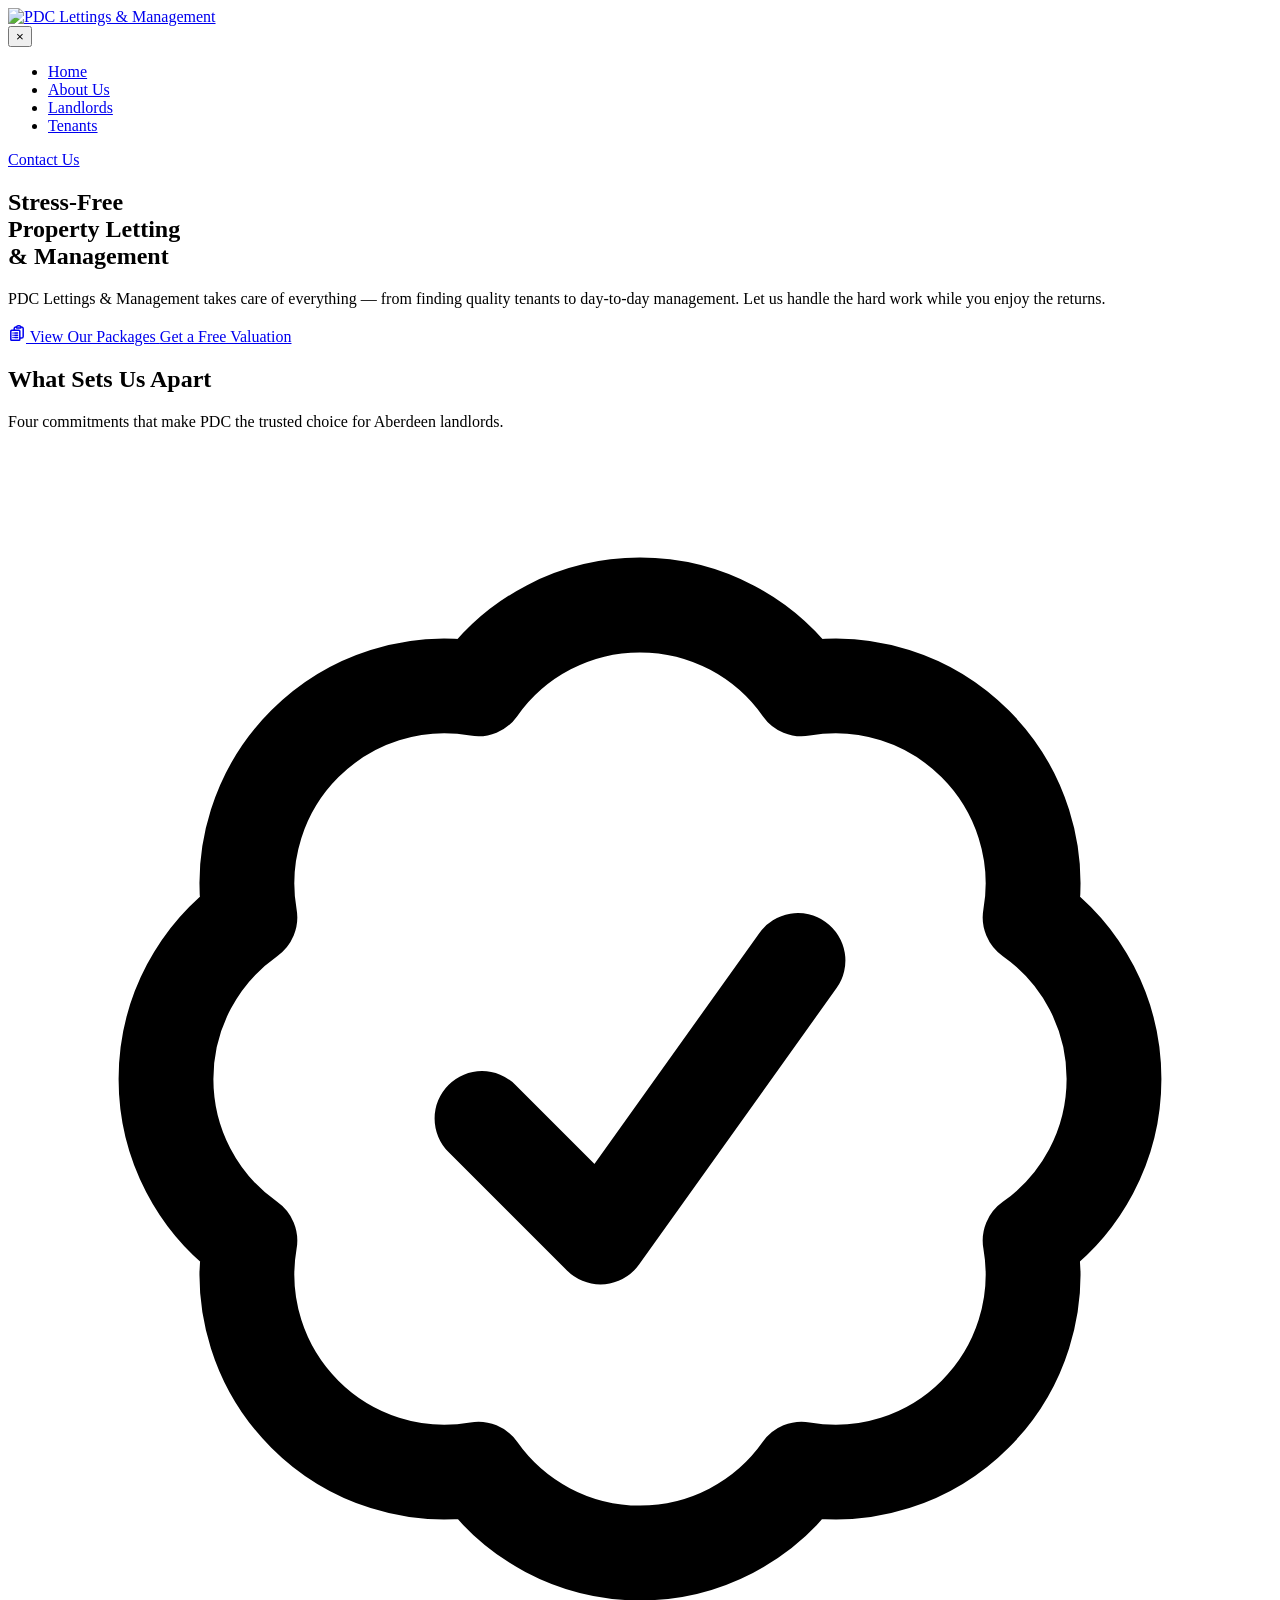
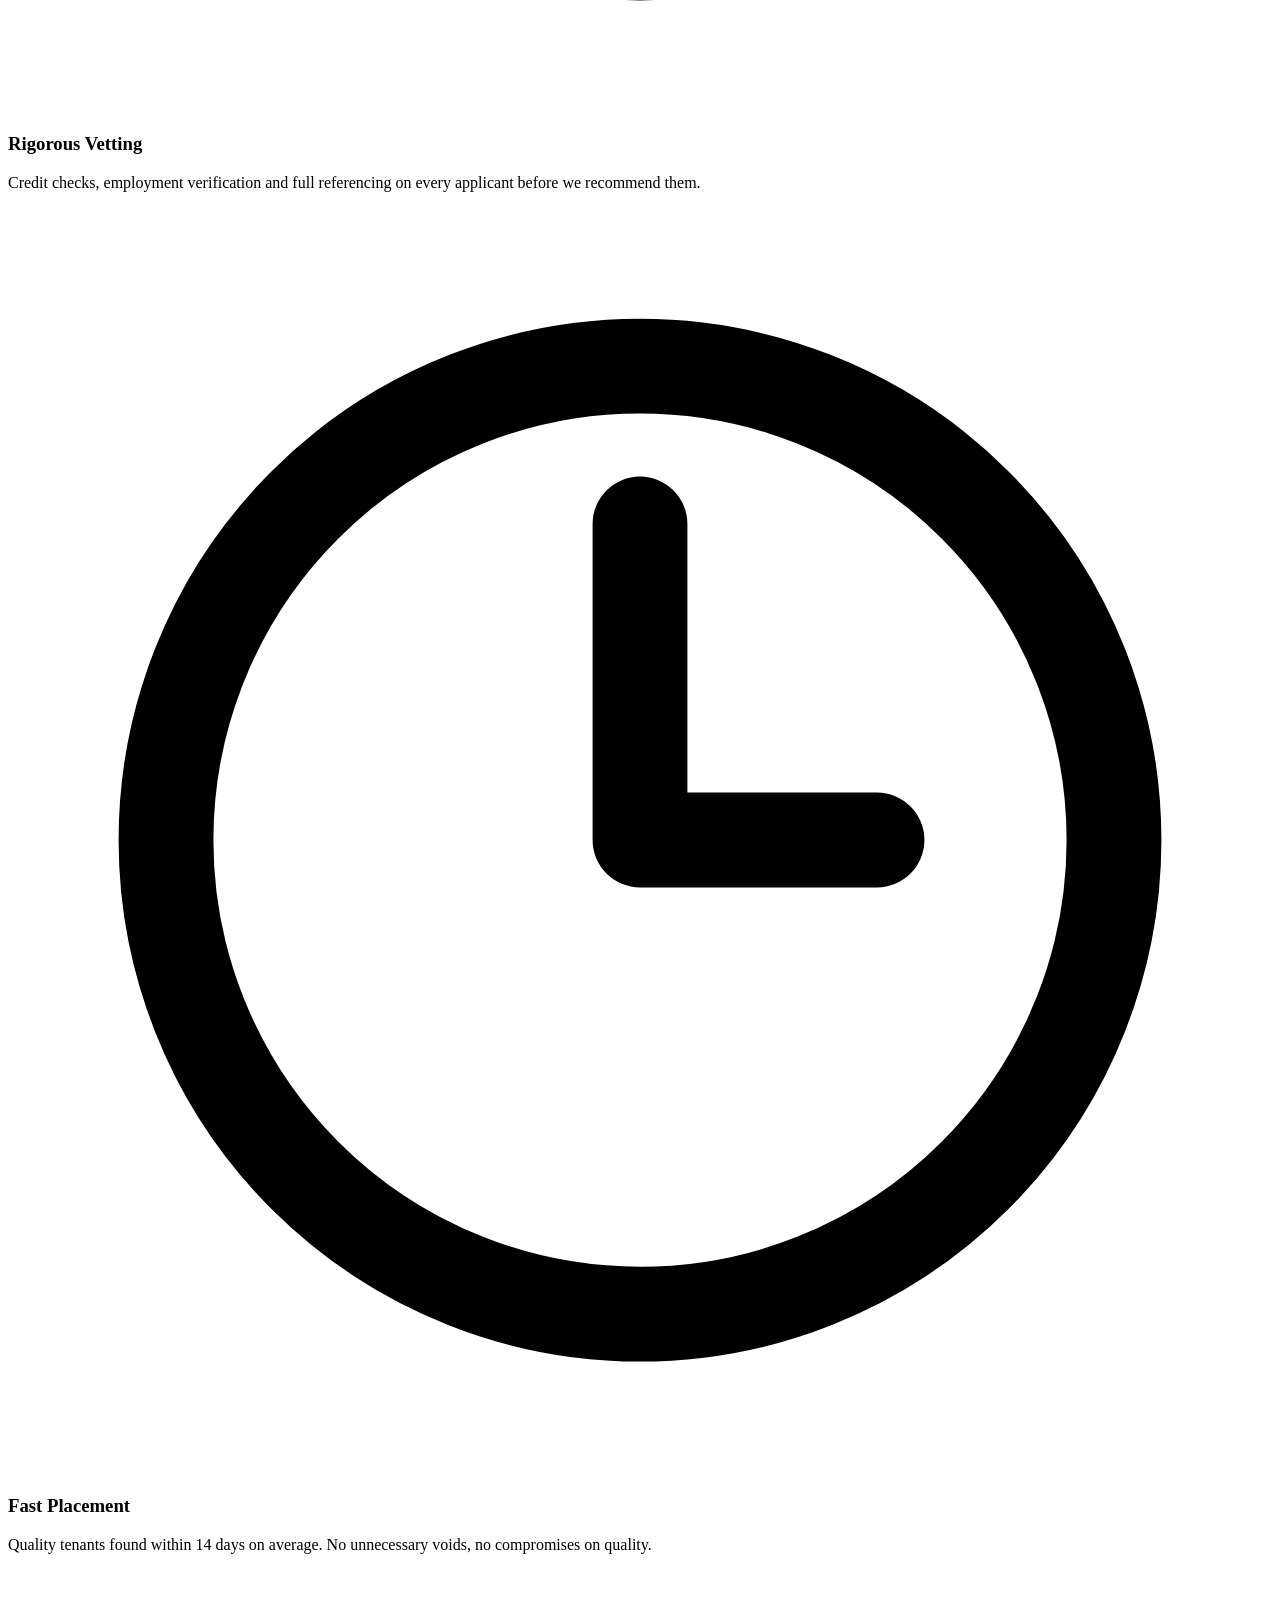
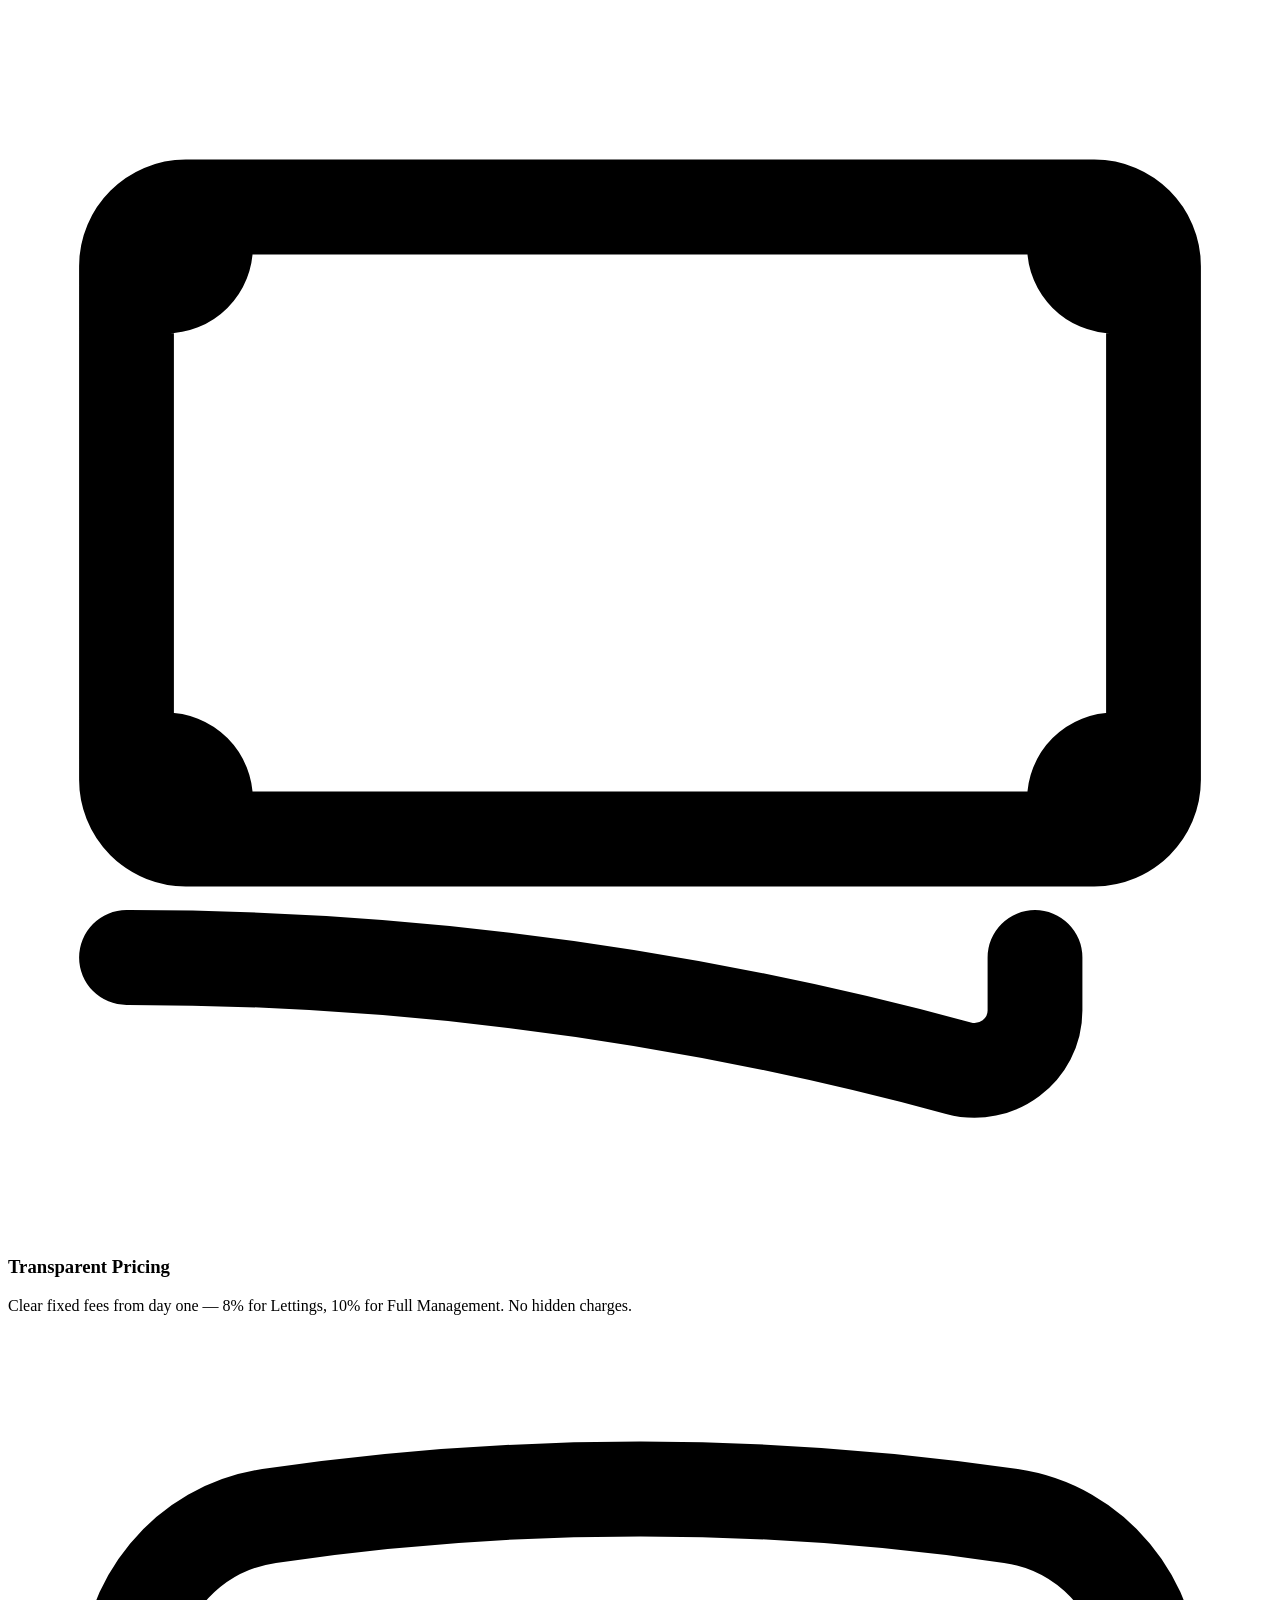
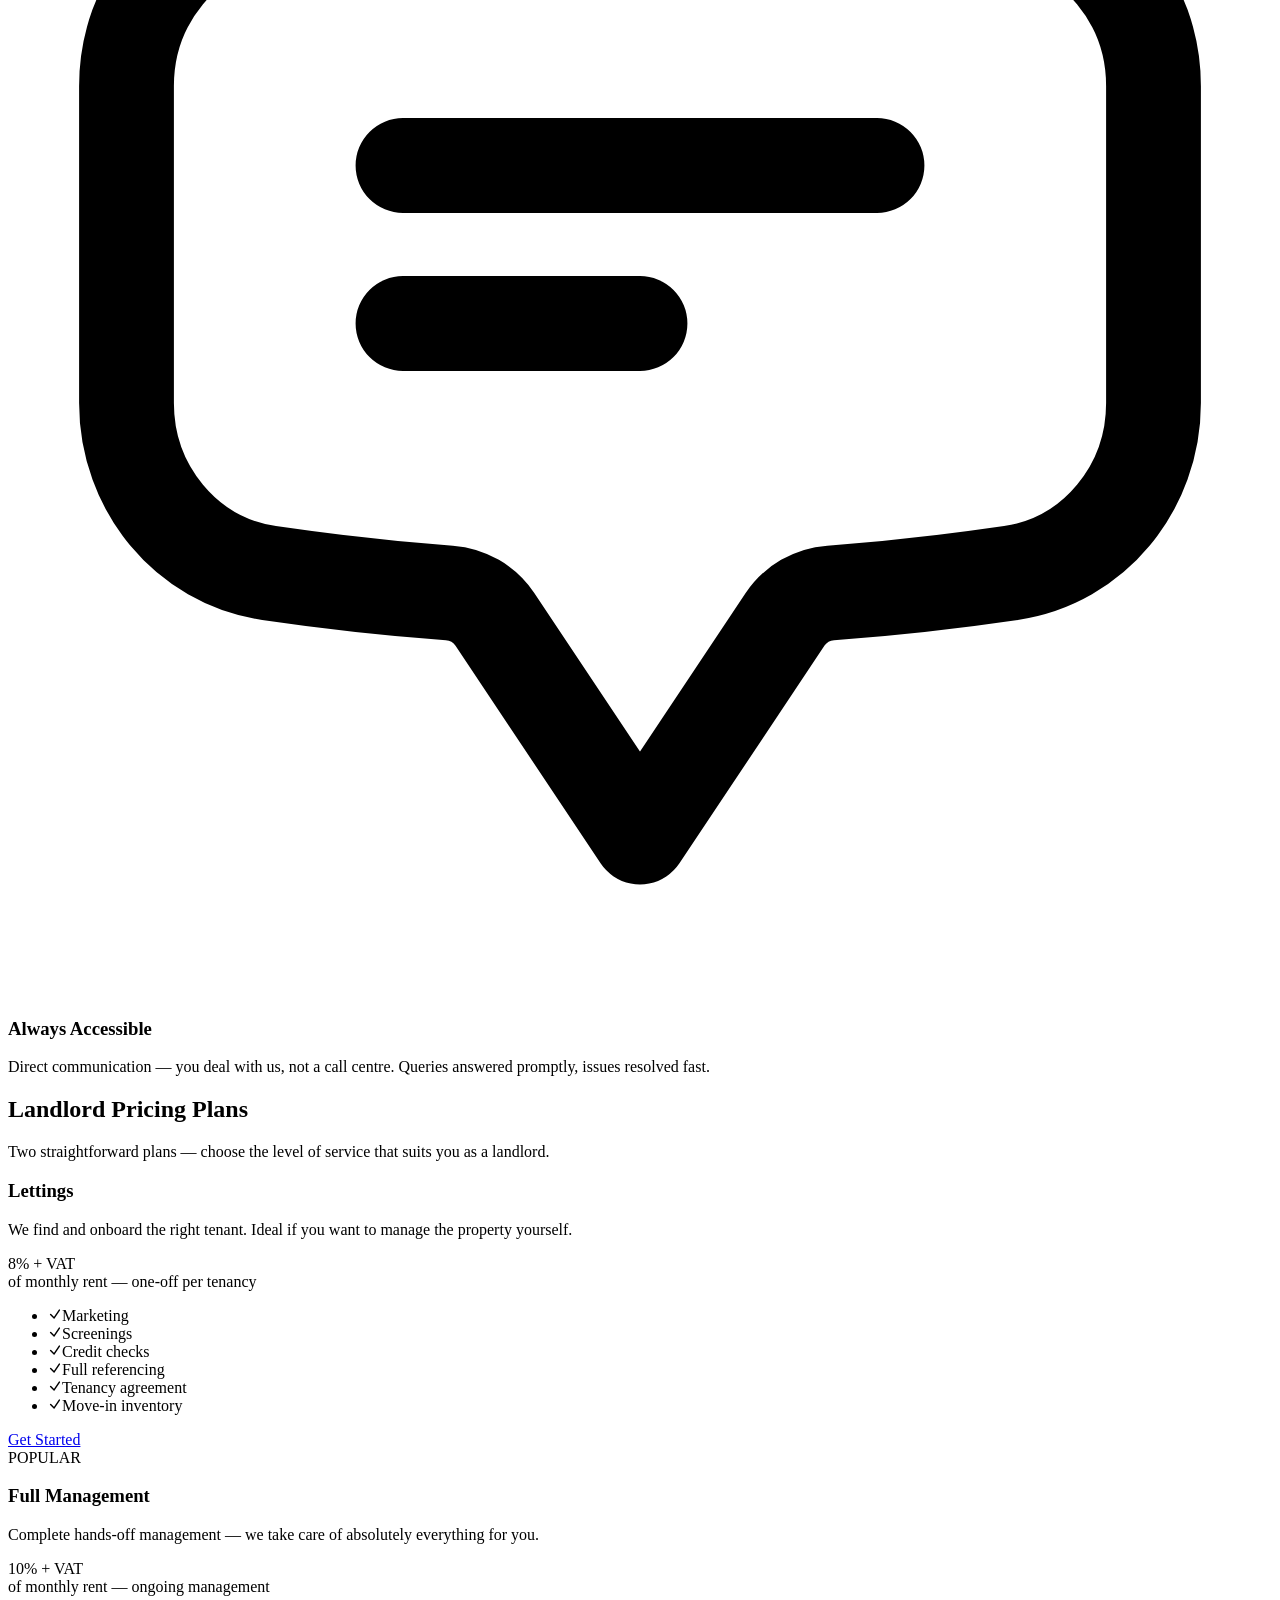
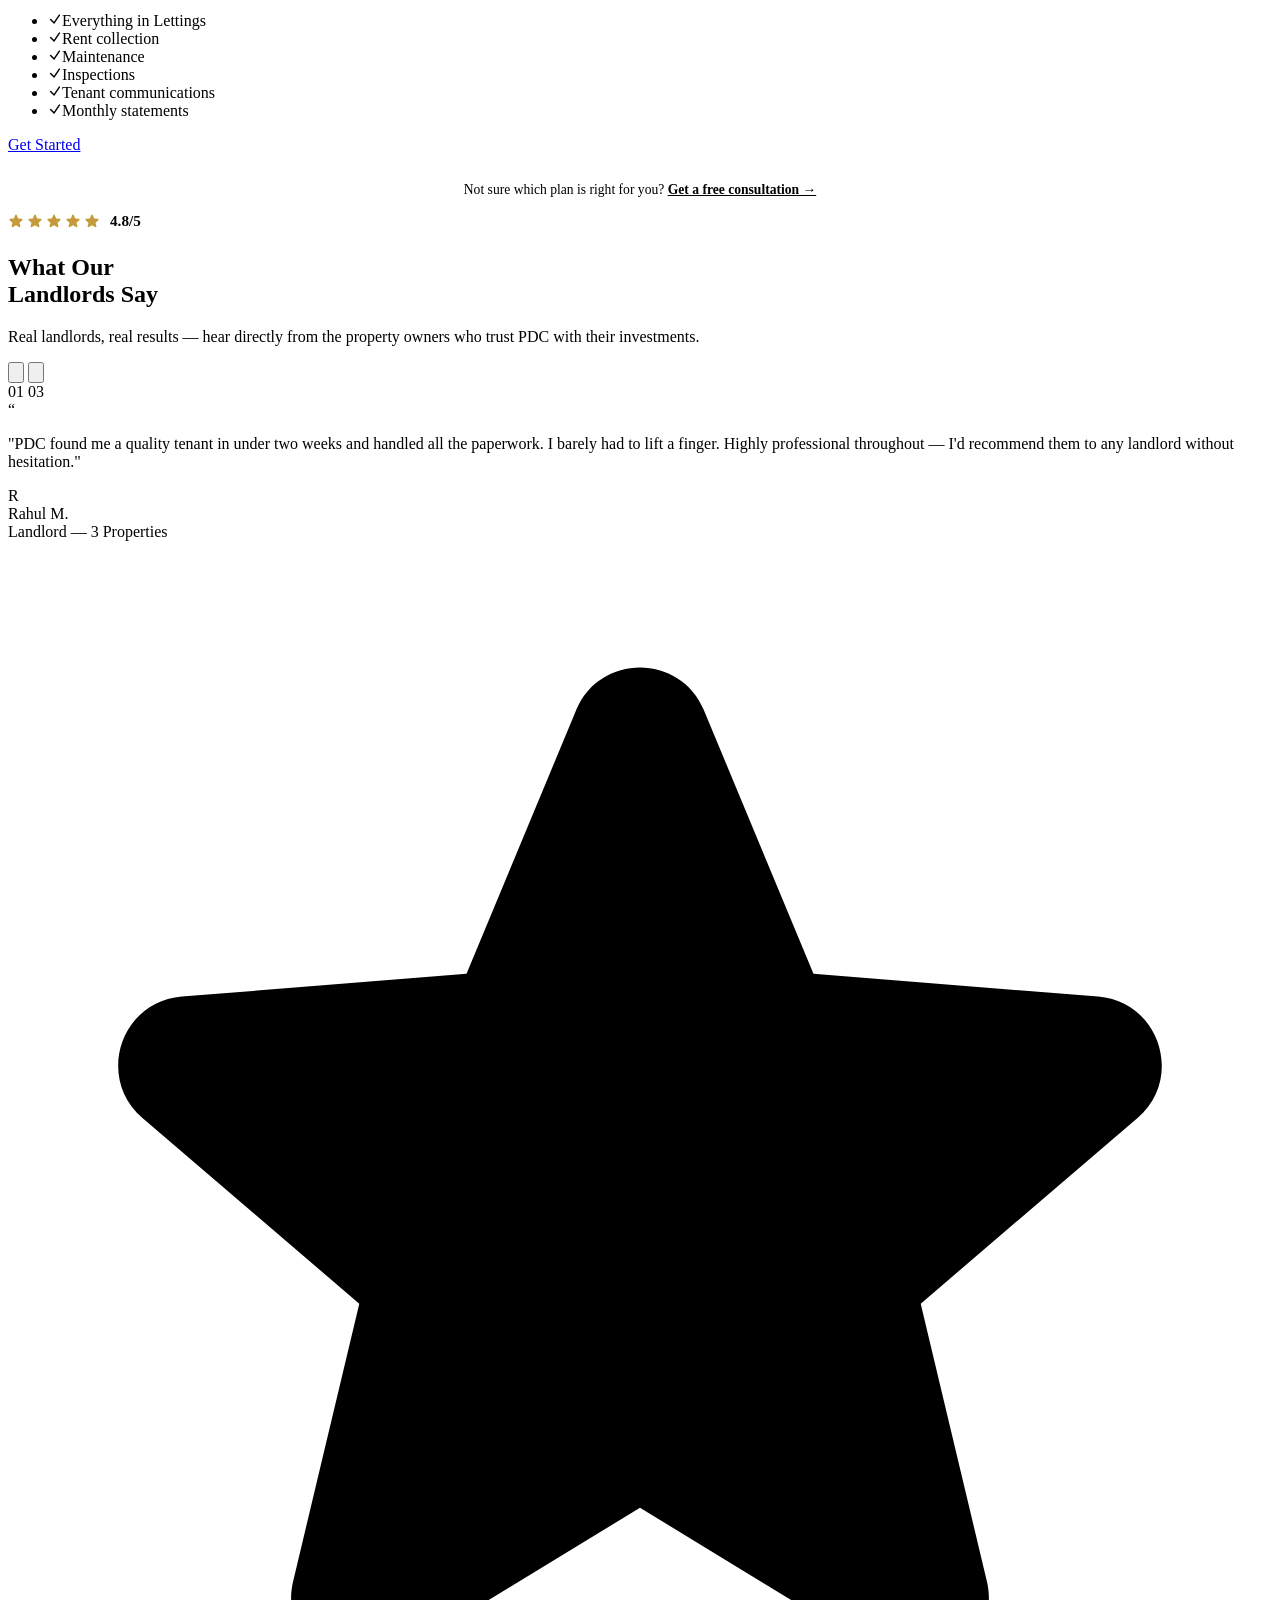
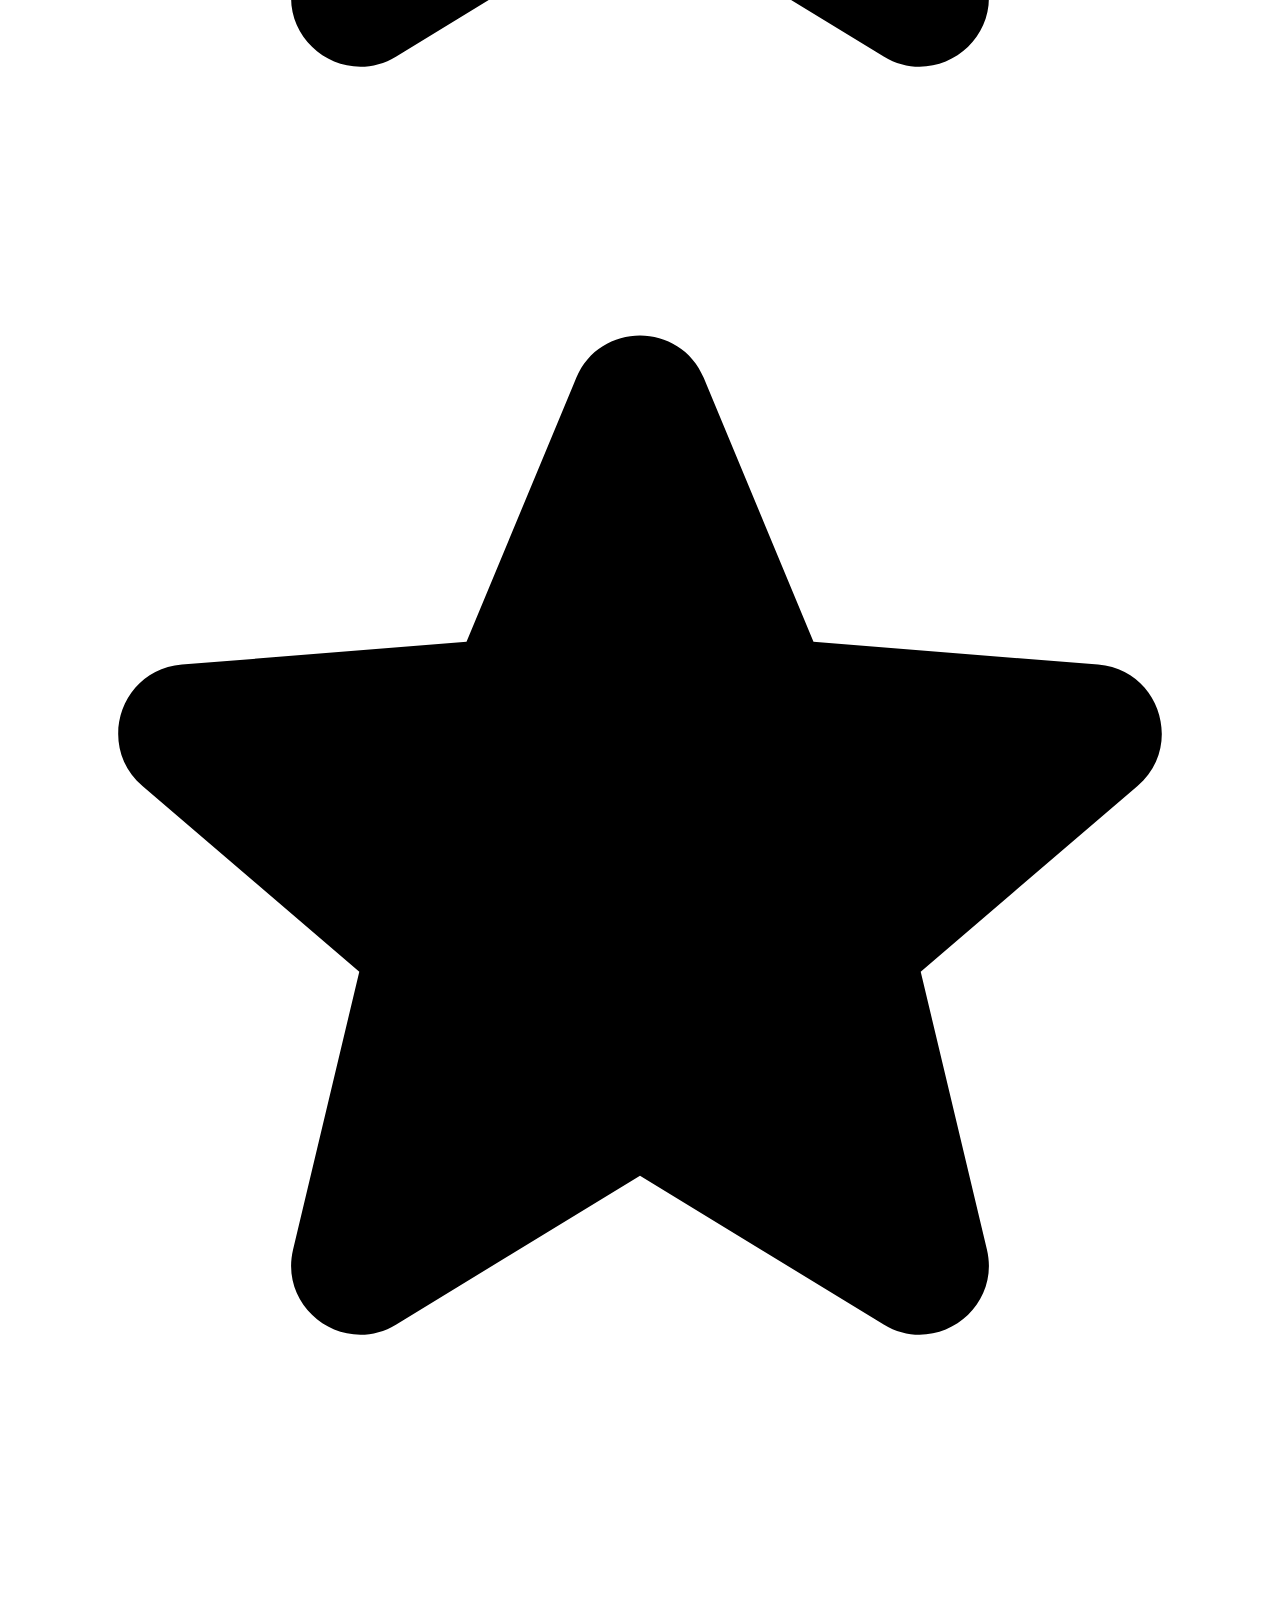
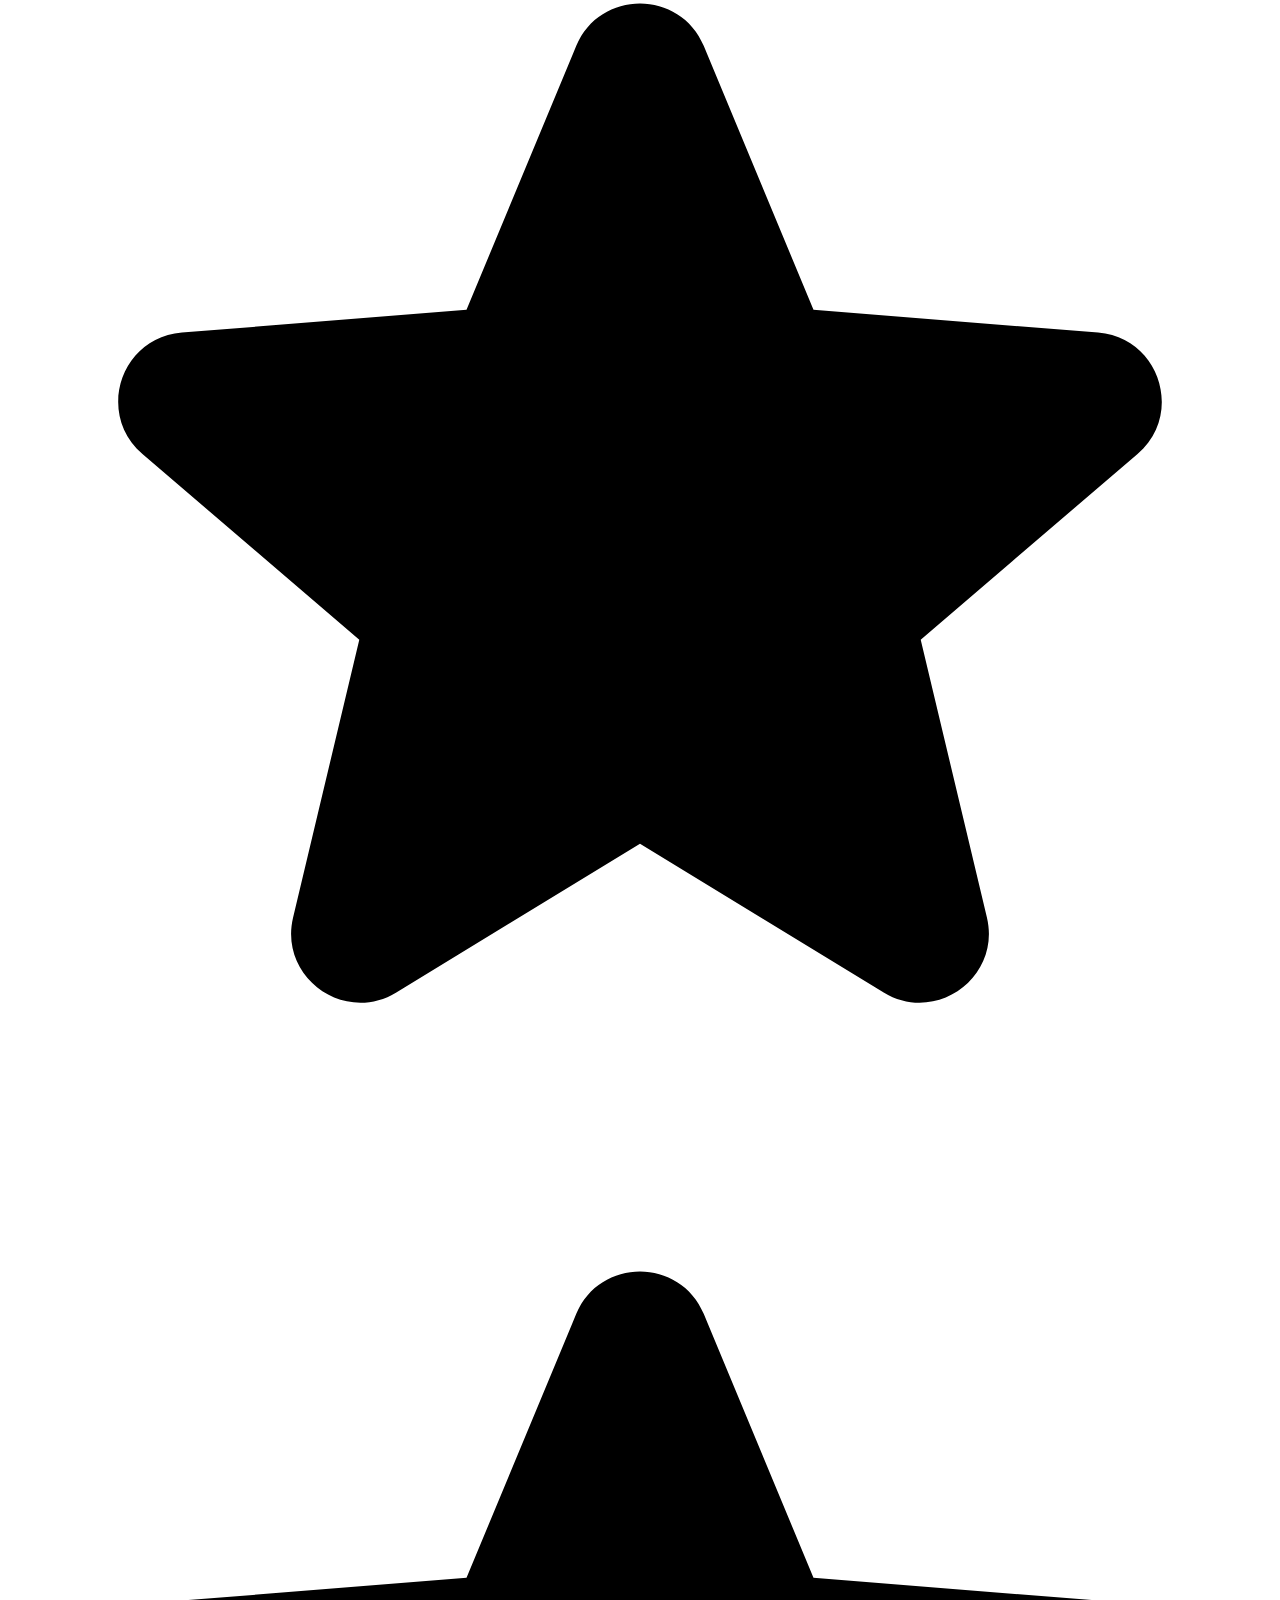
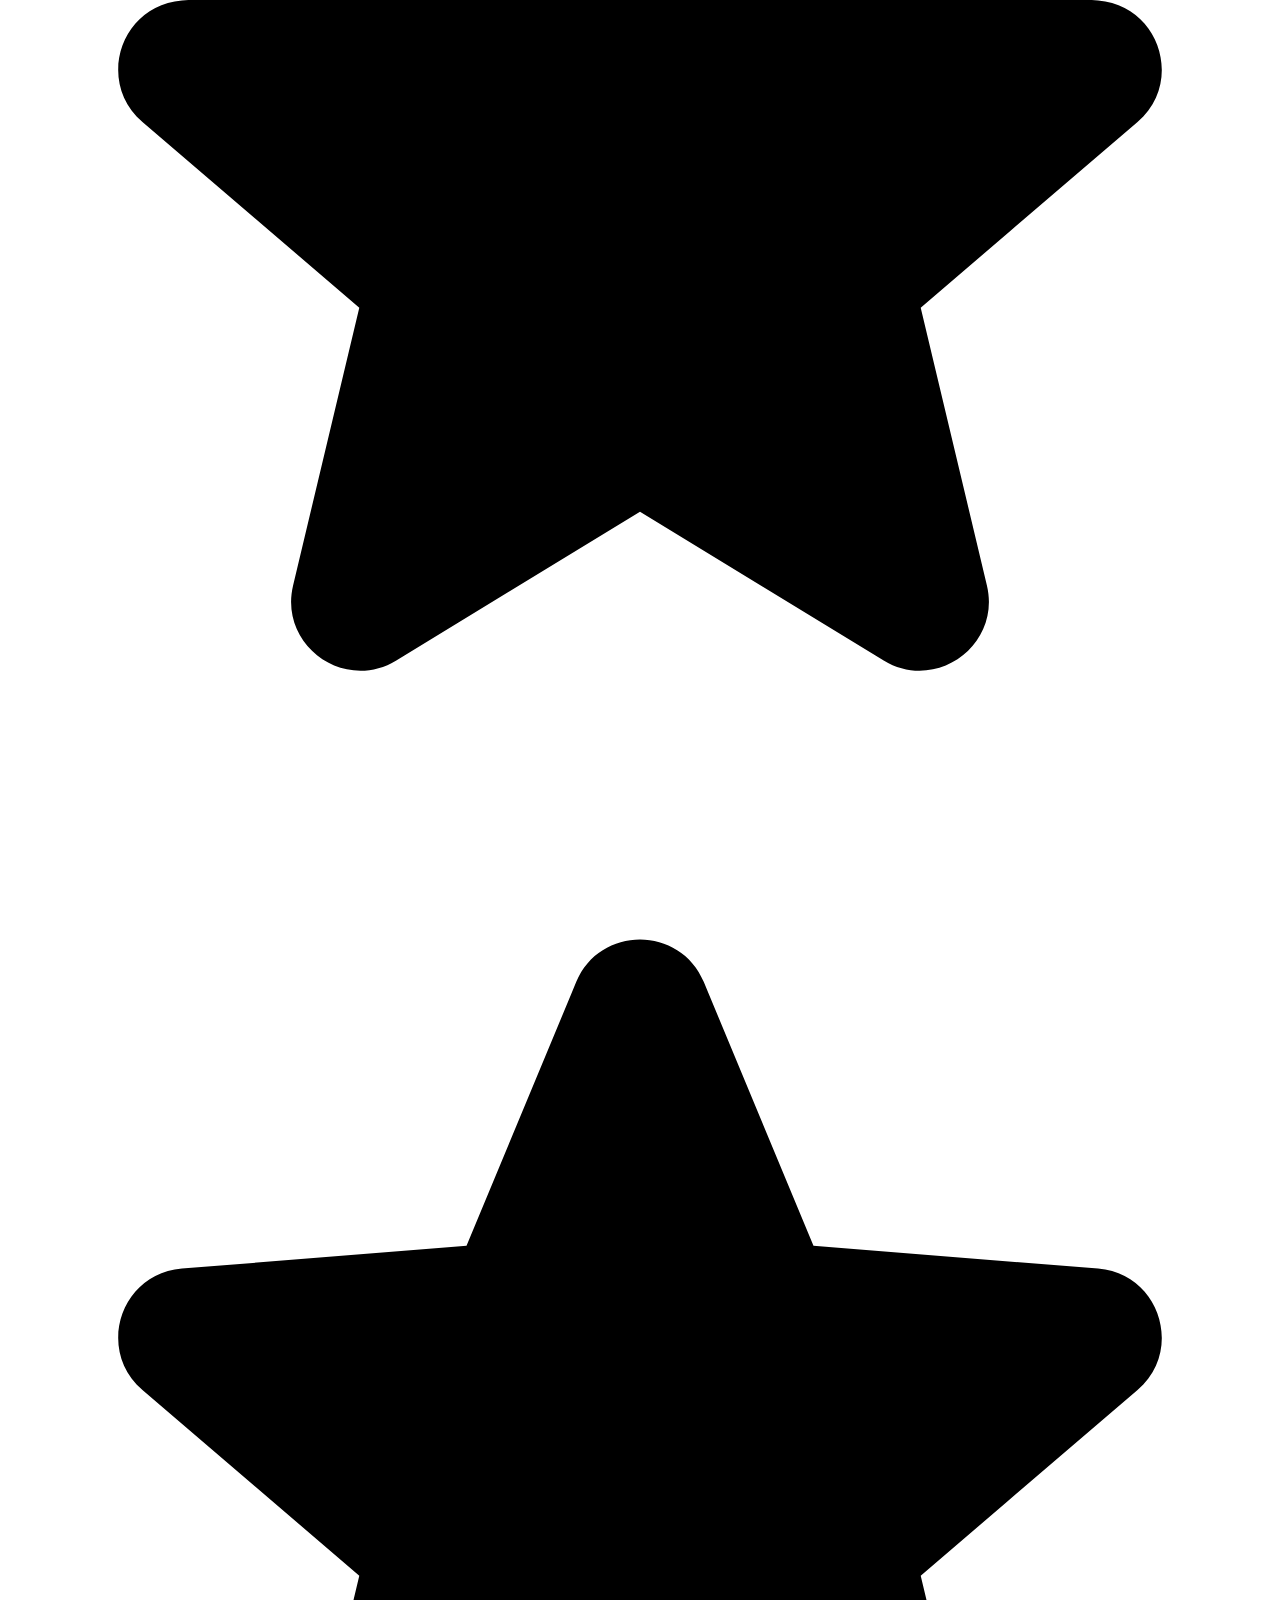
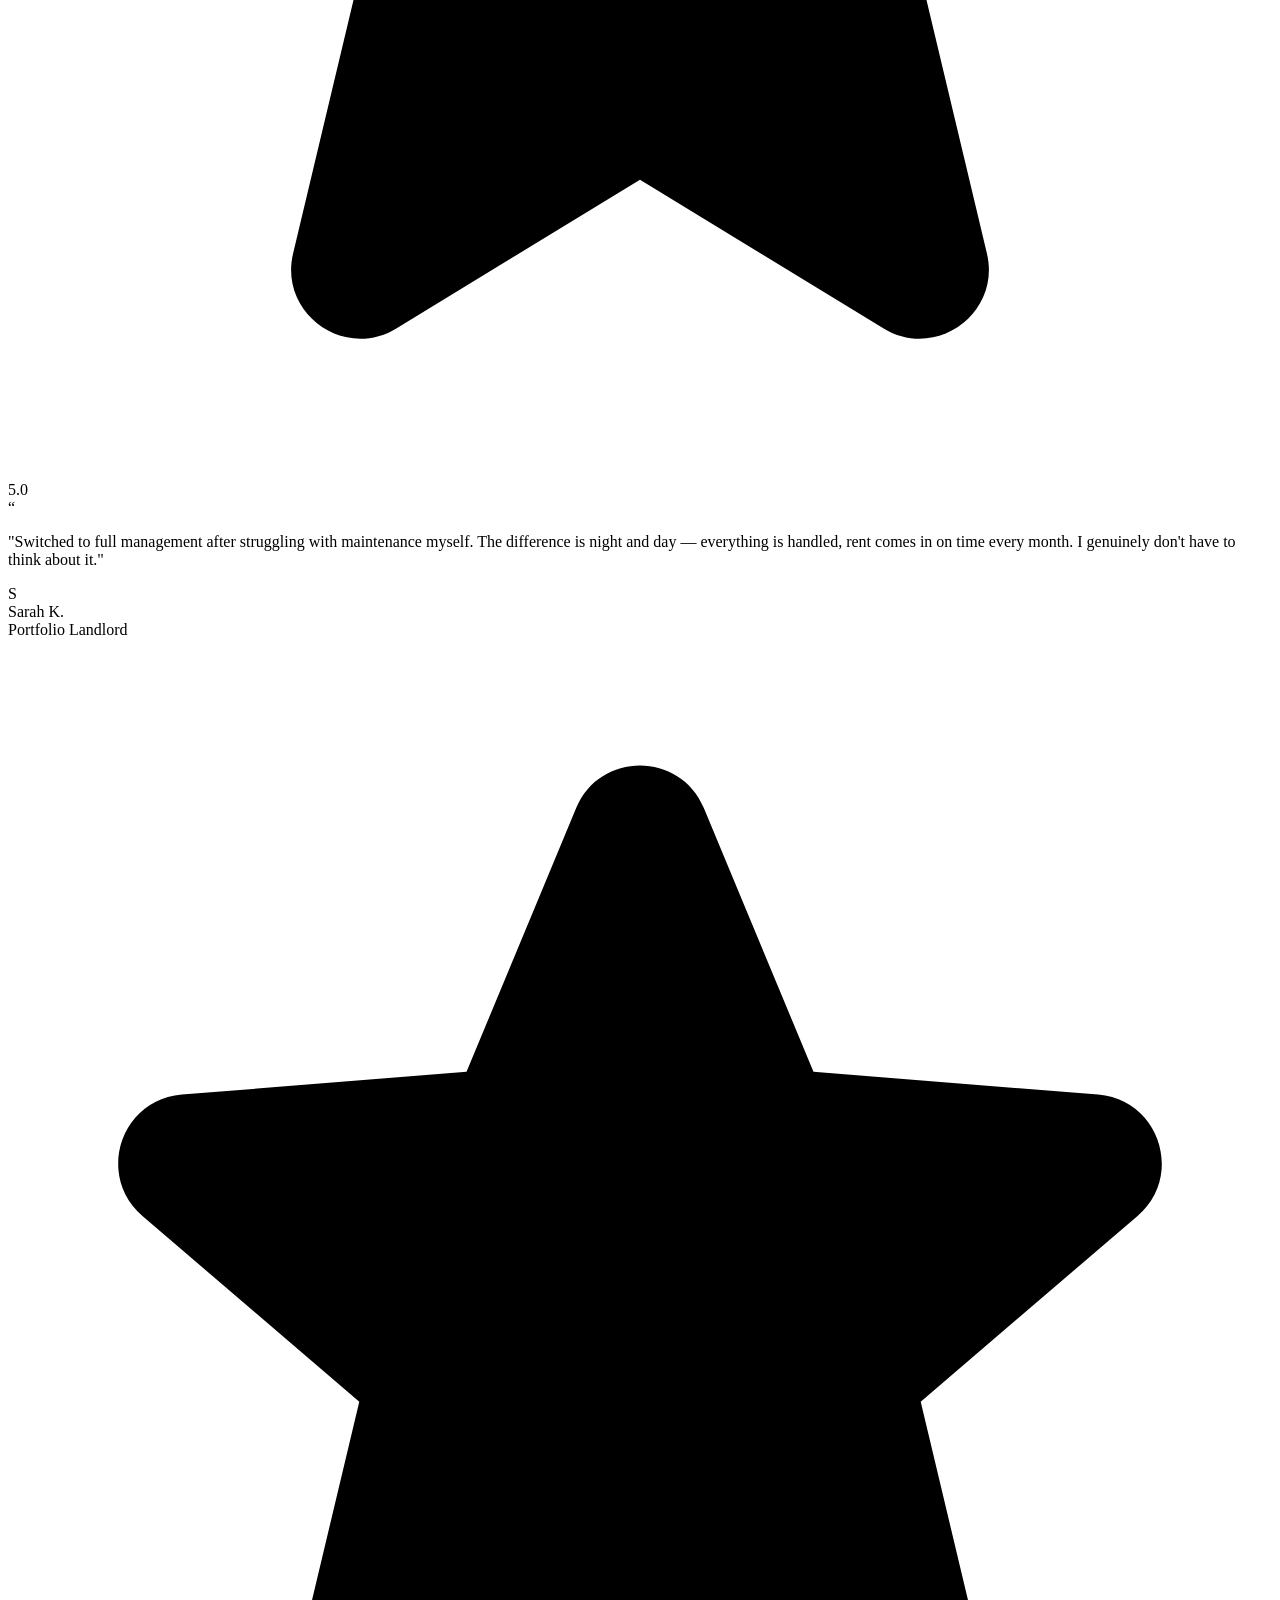
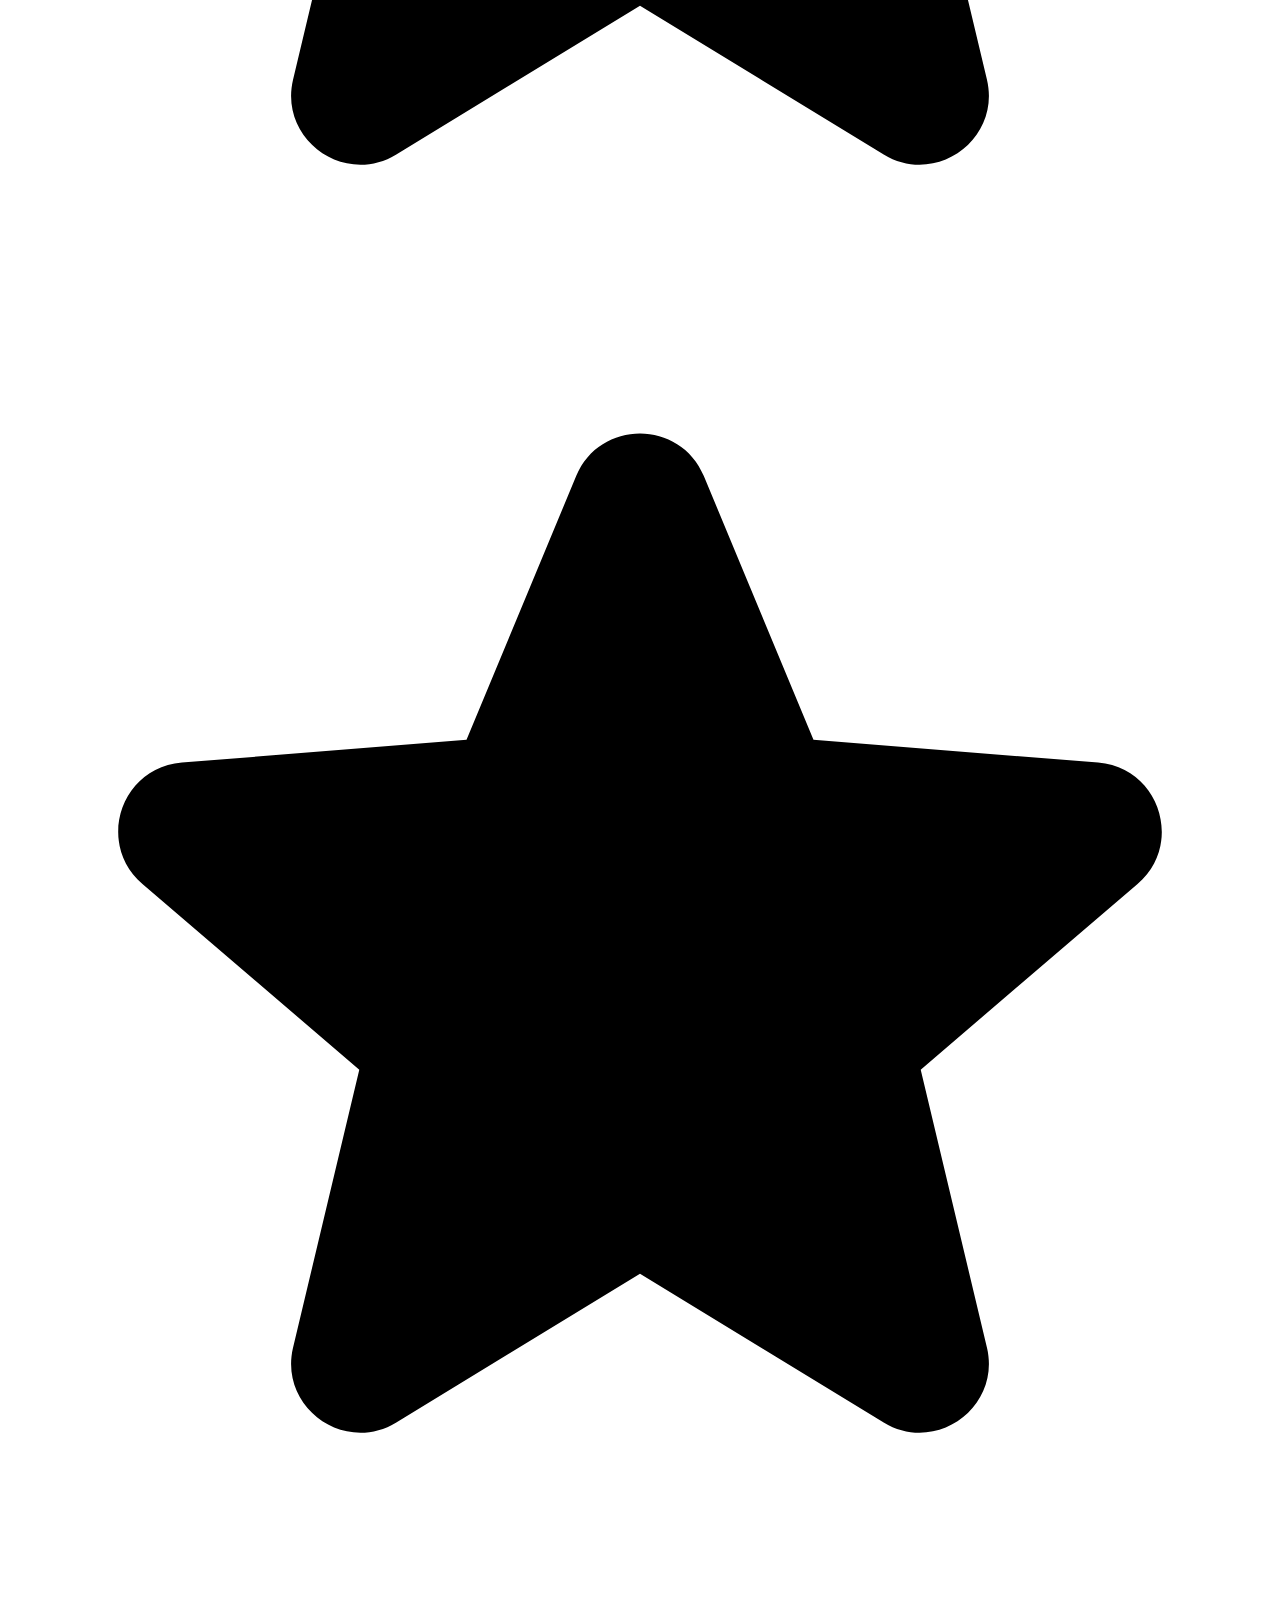
==== index.html @ 3144d149 "index page of the website" ====
<!DOCTYPE html>
<html lang="en">
<head>
  <meta charset="UTF-8" />
  <meta name="viewport" content="width=device-width, initial-scale=1.0" />
  <title>PDC Lettings &amp; Management — Aberdeen Property Letting &amp; Management</title>
  <meta name="description" content="PDC Lettings &amp; Management — Professional property letting and management services in Aberdeen. Lettings from 8% + VAT, Full Management from 10% + VAT." />
  <link rel="stylesheet" href="css/main.css" />
</head>
<body>

<nav class="navbar" id="navbar">
  <div class="container">
    <a href="index.html" class="nav-logo">
      <img src="images/logo.png" alt="PDC Lettings &amp; Management" class="nav-logo-img" />
    </a>
    <div class="nav-pill-wrap" id="navLinks">
      <button class="nav-close" id="navClose" aria-label="Close menu">&times;</button>
      <ul class="nav-links">
        <li><a href="index.html">Home</a></li>
        <li><a href="about.html">About Us</a></li>
        <li><a href="landlords.html">Landlords</a></li>
        <li><a href="tenants.html">Tenants</a></li>
      </ul>
    </div>
    <div class="nav-cta">
      <a href="#contact" class="btn btn-primary">Contact Us</a>
    </div>
    <div class="hamburger" id="hamburger">
      <span></span><span></span><span></span>
    </div>
  </div>
</nav>

<!-- HERO -->
<section class="hero" id="home">
  <div class="hero-bg"></div>
  <div class="hero-bg-overlay"></div>
  <div class="container">
    <div class="hero-content">
<h1>
        Stress-Free<br />
        Property Letting<br />
        <span class="amp">&amp;</span> Management
      </h1>
      <p class="hero-desc">
        PDC Lettings &amp; Management takes care of everything — from finding quality tenants to day-to-day management. Let us handle the hard work while you enjoy the returns.
      </p>
      <div class="hero-actions">
        <a href="#packages" class="btn btn-primary">
          <svg xmlns="http://www.w3.org/2000/svg" width="18" height="18" fill="none" viewBox="0 0 24 24" stroke-width="2" stroke="currentColor"><path stroke-linecap="round" stroke-linejoin="round" d="M9 12h3.75M9 15h3.75M9 18h3.75m3 .75H18a2.25 2.25 0 002.25-2.25V6.108c0-1.135-.845-2.098-1.976-2.192a48.424 48.424 0 00-1.123-.08m-5.801 0c-.065.21-.1.433-.1.664 0 .414.336.75.75.75h4.5a.75.75 0 00.75-.75 2.25 2.25 0 00-.1-.664m-5.8 0A2.251 2.251 0 0113.5 2.25H15c1.012 0 1.867.668 2.15 1.586m-5.8 0c-.376.023-.75.05-1.124.08C9.095 4.01 8.25 4.973 8.25 6.108V8.25m0 0H4.875c-.621 0-1.125.504-1.125 1.125v11.25c0 .621.504 1.125 1.125 1.125h9.75c.621 0 1.125-.504 1.125-1.125V9.375c0-.621-.504-1.125-1.125-1.125H8.25zM6.75 12h.008v.008H6.75V12zm0 3h.008v.008H6.75V15zm0 3h.008v.008H6.75V18z" /></svg>
          View Our Packages
        </a>
        <a href="#contact" class="btn btn-outline">Get a Free Valuation</a>
      </div>
    </div>
  </div>
</section>

<!-- WHY PDC STRIP -->
<section class="why-strip">
  <div class="container">
    <div class="why-strip-header">
      <h2 class="why-strip-title">What Sets Us Apart</h2>
      <p class="why-strip-sub">Four commitments that make PDC the trusted choice for Aberdeen landlords.</p>
    </div>
    <div class="why-strip-grid">
      <div class="why-strip-card">
        <div class="wsc-icon">
          <svg xmlns="http://www.w3.org/2000/svg" fill="none" viewBox="0 0 24 24" stroke-width="1.8" stroke="currentColor"><path stroke-linecap="round" stroke-linejoin="round" d="M9 12.75L11.25 15 15 9.75M21 12c0 1.268-.63 2.39-1.593 3.068a3.745 3.745 0 01-1.043 3.296 3.745 3.745 0 01-3.296 1.043A3.745 3.745 0 0112 21c-1.268 0-2.39-.63-3.068-1.593a3.746 3.746 0 01-3.296-1.043 3.745 3.745 0 01-1.043-3.296A3.745 3.745 0 013 12c0-1.268.63-2.39 1.593-3.068a3.745 3.745 0 011.043-3.296 3.746 3.746 0 013.296-1.043A3.746 3.746 0 0112 3c1.268 0 2.39.63 3.068 1.593a3.746 3.746 0 013.296 1.043 3.746 3.746 0 011.043 3.296A3.745 3.745 0 0121 12z" /></svg>
        </div>
        <h3>Rigorous Vetting</h3>
        <p>Credit checks, employment verification and full referencing on every applicant before we recommend them.</p>
      </div>
      <div class="why-strip-card">
        <div class="wsc-icon">
          <svg xmlns="http://www.w3.org/2000/svg" fill="none" viewBox="0 0 24 24" stroke-width="1.8" stroke="currentColor"><path stroke-linecap="round" stroke-linejoin="round" d="M12 6v6h4.5m4.5 0a9 9 0 11-18 0 9 9 0 0118 0z" /></svg>
        </div>
        <h3>Fast Placement</h3>
        <p>Quality tenants found within 14 days on average. No unnecessary voids, no compromises on quality.</p>
      </div>
      <div class="why-strip-card">
        <div class="wsc-icon">
          <svg xmlns="http://www.w3.org/2000/svg" fill="none" viewBox="0 0 24 24" stroke-width="1.8" stroke="currentColor"><path stroke-linecap="round" stroke-linejoin="round" d="M2.25 18.75a60.07 60.07 0 0115.797 2.101c.727.198 1.453-.342 1.453-1.096V18.75M3.75 4.5v.75A.75.75 0 013 6h-.75m0 0v-.375c0-.621.504-1.125 1.125-1.125H20.25M2.25 6v9m18-10.5v.75c0 .414.336.75.75.75h.75m-1.5-1.5h.375c.621 0 1.125.504 1.125 1.125v9.75c0 .621-.504 1.125-1.125 1.125h-.375m1.5-1.5H21a.75.75 0 00-.75.75v.75m0 0H3.75m0 0h-.375a1.125 1.125 0 01-1.125-1.125V15m1.5 1.5v-.75A.75.75 0 003 15h-.75" /></svg>
        </div>
        <h3>Transparent Pricing</h3>
        <p>Clear fixed fees from day one — 8% for Lettings, 10% for Full Management. No hidden charges.</p>
      </div>
      <div class="why-strip-card">
        <div class="wsc-icon">
          <svg xmlns="http://www.w3.org/2000/svg" fill="none" viewBox="0 0 24 24" stroke-width="1.8" stroke="currentColor"><path stroke-linecap="round" stroke-linejoin="round" d="M7.5 8.25h9m-9 3H12m-9.75 1.51c0 1.6 1.123 2.994 2.707 3.227 1.129.166 2.27.293 3.423.379.35.026.67.21.865.501L12 21l2.755-4.133a1.14 1.14 0 01.865-.501 48.172 48.172 0 003.423-.379c1.584-.233 2.707-1.626 2.707-3.228V6.741c0-1.602-1.123-2.995-2.707-3.228A48.394 48.394 0 0012 3c-2.392 0-4.744.175-7.043.513C3.373 3.746 2.25 5.14 2.25 6.741v6.018z" /></svg>
        </div>
        <h3>Always Accessible</h3>
        <p>Direct communication — you deal with us, not a call centre. Queries answered promptly, issues resolved fast.</p>
      </div>
    </div>
  </div>
</section>

<!-- PRICING PACKAGES -->
<section class="section-pad" id="packages" style="background: var(--surface);">
  <div class="container">
    <div class="text-center">
      <h2 class="section-title">Landlord Pricing Plans</h2>
      <p class="section-subtitle" style="max-width: 700px;">Two straightforward plans — choose the level of service that suits you as a landlord.</p>
    </div>

    <div class="home-pricing-grid">
      <div class="home-pricing-card light">
        <div class="hpc-header">
          <h3>Lettings</h3>
          <p>We find and onboard the right tenant. Ideal if you want to manage the property yourself.</p>
        </div>
        <div class="hpc-price">
          <span class="hpc-amount">8%</span>
          <span class="hpc-vat">+ VAT</span>
        </div>
        <div class="hpc-period">of monthly rent — one-off per tenancy</div>
        <ul class="hpc-features">
          <li><svg xmlns="http://www.w3.org/2000/svg" width="14" height="14" fill="none" viewBox="0 0 24 24" stroke-width="2.5" stroke="currentColor"><path stroke-linecap="round" stroke-linejoin="round" d="M4.5 12.75l6 6 9-13.5" /></svg>Marketing</li>
          <li><svg xmlns="http://www.w3.org/2000/svg" width="14" height="14" fill="none" viewBox="0 0 24 24" stroke-width="2.5" stroke="currentColor"><path stroke-linecap="round" stroke-linejoin="round" d="M4.5 12.75l6 6 9-13.5" /></svg>Screenings</li>
          <li><svg xmlns="http://www.w3.org/2000/svg" width="14" height="14" fill="none" viewBox="0 0 24 24" stroke-width="2.5" stroke="currentColor"><path stroke-linecap="round" stroke-linejoin="round" d="M4.5 12.75l6 6 9-13.5" /></svg>Credit checks</li>
          <li><svg xmlns="http://www.w3.org/2000/svg" width="14" height="14" fill="none" viewBox="0 0 24 24" stroke-width="2.5" stroke="currentColor"><path stroke-linecap="round" stroke-linejoin="round" d="M4.5 12.75l6 6 9-13.5" /></svg>Full referencing</li>
          <li><svg xmlns="http://www.w3.org/2000/svg" width="14" height="14" fill="none" viewBox="0 0 24 24" stroke-width="2.5" stroke="currentColor"><path stroke-linecap="round" stroke-linejoin="round" d="M4.5 12.75l6 6 9-13.5" /></svg>Tenancy agreement</li>
          <li><svg xmlns="http://www.w3.org/2000/svg" width="14" height="14" fill="none" viewBox="0 0 24 24" stroke-width="2.5" stroke="currentColor"><path stroke-linecap="round" stroke-linejoin="round" d="M4.5 12.75l6 6 9-13.5" /></svg>Move-in inventory</li>
        </ul>
        <a href="#contact" class="hpc-btn hpc-btn-outline">Get Started</a>
      </div>

      <div class="home-pricing-card dark">
        <div class="hpc-popular">POPULAR</div>
        <div class="hpc-header">
          <h3>Full Management</h3>
          <p>Complete hands-off management — we take care of absolutely everything for you.</p>
        </div>
        <div class="hpc-price">
          <span class="hpc-amount">10%</span>
          <span class="hpc-vat">+ VAT</span>
        </div>
        <div class="hpc-period">of monthly rent — ongoing management</div>
        <ul class="hpc-features">
          <li><svg xmlns="http://www.w3.org/2000/svg" width="14" height="14" fill="none" viewBox="0 0 24 24" stroke-width="2.5" stroke="currentColor"><path stroke-linecap="round" stroke-linejoin="round" d="M4.5 12.75l6 6 9-13.5" /></svg>Everything in Lettings</li>
          <li><svg xmlns="http://www.w3.org/2000/svg" width="14" height="14" fill="none" viewBox="0 0 24 24" stroke-width="2.5" stroke="currentColor"><path stroke-linecap="round" stroke-linejoin="round" d="M4.5 12.75l6 6 9-13.5" /></svg>Rent collection</li>
          <li><svg xmlns="http://www.w3.org/2000/svg" width="14" height="14" fill="none" viewBox="0 0 24 24" stroke-width="2.5" stroke="currentColor"><path stroke-linecap="round" stroke-linejoin="round" d="M4.5 12.75l6 6 9-13.5" /></svg>Maintenance</li>
          <li><svg xmlns="http://www.w3.org/2000/svg" width="14" height="14" fill="none" viewBox="0 0 24 24" stroke-width="2.5" stroke="currentColor"><path stroke-linecap="round" stroke-linejoin="round" d="M4.5 12.75l6 6 9-13.5" /></svg>Inspections</li>
          <li><svg xmlns="http://www.w3.org/2000/svg" width="14" height="14" fill="none" viewBox="0 0 24 24" stroke-width="2.5" stroke="currentColor"><path stroke-linecap="round" stroke-linejoin="round" d="M4.5 12.75l6 6 9-13.5" /></svg>Tenant communications</li>
          <li><svg xmlns="http://www.w3.org/2000/svg" width="14" height="14" fill="none" viewBox="0 0 24 24" stroke-width="2.5" stroke="currentColor"><path stroke-linecap="round" stroke-linejoin="round" d="M4.5 12.75l6 6 9-13.5" /></svg>Monthly statements</li>
        </ul>
        <a href="#contact" class="hpc-btn hpc-btn-solid">Get Started</a>
      </div>
    </div>

    <p style="text-align:center; margin-top: 28px; font-size: 0.85rem; color: var(--text-muted);">
      Not sure which plan is right for you? <a href="#contact" style="color: var(--navy); font-weight: 600;">Get a free consultation →</a>
    </p>
  </div>
</section>

<!-- TESTIMONIALS -->
<section class="testimonials">
  <div class="container">
    <div class="tcarousel">

      <!-- Left panel -->
      <div class="tcarousel-left">
        <div style="display:flex; align-items:center; gap:10px; margin-bottom:24px;">
          <div style="display:flex; gap:3px;">
            <svg width="16" height="16" viewBox="0 0 24 24" fill="#C59A3C"><path d="M10.788 3.21c.448-1.077 1.976-1.077 2.424 0l2.082 5.007 5.404.433c1.164.093 1.636 1.545.749 2.305l-4.117 3.527 1.257 5.273c.271 1.136-.964 2.033-1.96 1.425L12 18.354 7.373 21.18c-.996.608-2.231-.29-1.96-1.425l1.257-5.273-4.117-3.527c-.887-.76-.415-2.212.749-2.305l5.404-.433 2.082-5.006z"/></svg>
            <svg width="16" height="16" viewBox="0 0 24 24" fill="#C59A3C"><path d="M10.788 3.21c.448-1.077 1.976-1.077 2.424 0l2.082 5.007 5.404.433c1.164.093 1.636 1.545.749 2.305l-4.117 3.527 1.257 5.273c.271 1.136-.964 2.033-1.96 1.425L12 18.354 7.373 21.18c-.996.608-2.231-.29-1.96-1.425l1.257-5.273-4.117-3.527c-.887-.76-.415-2.212.749-2.305l5.404-.433 2.082-5.006z"/></svg>
            <svg width="16" height="16" viewBox="0 0 24 24" fill="#C59A3C"><path d="M10.788 3.21c.448-1.077 1.976-1.077 2.424 0l2.082 5.007 5.404.433c1.164.093 1.636 1.545.749 2.305l-4.117 3.527 1.257 5.273c.271 1.136-.964 2.033-1.96 1.425L12 18.354 7.373 21.18c-.996.608-2.231-.29-1.96-1.425l1.257-5.273-4.117-3.527c-.887-.76-.415-2.212.749-2.305l5.404-.433 2.082-5.006z"/></svg>
            <svg width="16" height="16" viewBox="0 0 24 24" fill="#C59A3C"><path d="M10.788 3.21c.448-1.077 1.976-1.077 2.424 0l2.082 5.007 5.404.433c1.164.093 1.636 1.545.749 2.305l-4.117 3.527 1.257 5.273c.271 1.136-.964 2.033-1.96 1.425L12 18.354 7.373 21.18c-.996.608-2.231-.29-1.96-1.425l1.257-5.273-4.117-3.527c-.887-.76-.415-2.212.749-2.305l5.404-.433 2.082-5.006z"/></svg>
            <svg width="16" height="16" viewBox="0 0 24 24" fill="#C59A3C"><path d="M10.788 3.21c.448-1.077 1.976-1.077 2.424 0l2.082 5.007 5.404.433c1.164.093 1.636 1.545.749 2.305l-4.117 3.527 1.257 5.273c.271 1.136-.964 2.033-1.96 1.425L12 18.354 7.373 21.18c-.996.608-2.231-.29-1.96-1.425l1.257-5.273-4.117-3.527c-.887-.76-.415-2.212.749-2.305l5.404-.433 2.082-5.006z"/></svg>
          </div>
          <span style="color:var(--gold-light); font-weight:700; font-size:0.95rem;">4.8/5</span>
          <span style="color:rgba(255,255,255,.5); font-size:0.82rem;">· Landlord Rating</span>
        </div>
        <h2 class="tcarousel-heading">What Our<br/>Landlords Say</h2>
        <p class="tcarousel-sub">Real landlords, real results — hear directly from the property owners who trust PDC with their investments.</p>
        <div class="tcarousel-nav">
          <button class="tcnav-btn" id="tcPrev" aria-label="Previous review">
            <svg xmlns="http://www.w3.org/2000/svg" fill="none" viewBox="0 0 24 24" stroke-width="2" stroke="currentColor"><path stroke-linecap="round" stroke-linejoin="round" d="M10.5 19.5L3 12m0 0l7.5-7.5M3 12h18"/></svg>
          </button>
          <button class="tcnav-btn tcnav-next-btn" id="tcNext" aria-label="Next review">
            <svg xmlns="http://www.w3.org/2000/svg" fill="none" viewBox="0 0 24 24" stroke-width="2" stroke="currentColor"><path stroke-linecap="round" stroke-linejoin="round" d="M13.5 4.5L21 12m0 0l-7.5 7.5M21 12H3"/></svg>
          </button>
        </div>
        <div class="tcarousel-counter">
          <span class="tc-cur" id="tcCurrent">01</span>
          <span class="tc-divider"></span>
          <span class="tc-tot" id="tcTotal">03</span>
        </div>
      </div>

      <!-- Right panel — slides -->
      <div class="tcarousel-right">
        <div class="tc-track" id="tcTrack">

          <!-- Slide 1 -->
          <div class="tc-slide active">
            <div class="tc-quote-mark">&ldquo;</div>
            <p class="tc-body">"PDC found me a quality tenant in under two weeks and handled all the paperwork. I barely had to lift a finger. Highly professional throughout — I'd recommend them to any landlord without hesitation."</p>
            <div class="tc-footer">
              <div class="tc-author">
                <div class="tc-avatar">R</div>
                <div>
                  <div class="tc-name">Rahul M.</div>
                  <div class="tc-role">Landlord — 3 Properties</div>
                </div>
              </div>
              <div class="tc-rating-block">
                <div class="tc-stars">
                  <svg viewBox="0 0 24 24" fill="currentColor"><path d="M10.788 3.21c.448-1.077 1.976-1.077 2.424 0l2.082 5.007 5.404.433c1.164.093 1.636 1.545.749 2.305l-4.117 3.527 1.257 5.273c.271 1.136-.964 2.033-1.96 1.425L12 18.354 7.373 21.18c-.996.608-2.231-.29-1.96-1.425l1.257-5.273-4.117-3.527c-.887-.76-.415-2.212.749-2.305l5.404-.433 2.082-5.006z"/></svg>
                  <svg viewBox="0 0 24 24" fill="currentColor"><path d="M10.788 3.21c.448-1.077 1.976-1.077 2.424 0l2.082 5.007 5.404.433c1.164.093 1.636 1.545.749 2.305l-4.117 3.527 1.257 5.273c.271 1.136-.964 2.033-1.96 1.425L12 18.354 7.373 21.18c-.996.608-2.231-.29-1.96-1.425l1.257-5.273-4.117-3.527c-.887-.76-.415-2.212.749-2.305l5.404-.433 2.082-5.006z"/></svg>
                  <svg viewBox="0 0 24 24" fill="currentColor"><path d="M10.788 3.21c.448-1.077 1.976-1.077 2.424 0l2.082 5.007 5.404.433c1.164.093 1.636 1.545.749 2.305l-4.117 3.527 1.257 5.273c.271 1.136-.964 2.033-1.96 1.425L12 18.354 7.373 21.18c-.996.608-2.231-.29-1.96-1.425l1.257-5.273-4.117-3.527c-.887-.76-.415-2.212.749-2.305l5.404-.433 2.082-5.006z"/></svg>
                  <svg viewBox="0 0 24 24" fill="currentColor"><path d="M10.788 3.21c.448-1.077 1.976-1.077 2.424 0l2.082 5.007 5.404.433c1.164.093 1.636 1.545.749 2.305l-4.117 3.527 1.257 5.273c.271 1.136-.964 2.033-1.96 1.425L12 18.354 7.373 21.18c-.996.608-2.231-.29-1.96-1.425l1.257-5.273-4.117-3.527c-.887-.76-.415-2.212.749-2.305l5.404-.433 2.082-5.006z"/></svg>
                  <svg viewBox="0 0 24 24" fill="currentColor"><path d="M10.788 3.21c.448-1.077 1.976-1.077 2.424 0l2.082 5.007 5.404.433c1.164.093 1.636 1.545.749 2.305l-4.117 3.527 1.257 5.273c.271 1.136-.964 2.033-1.96 1.425L12 18.354 7.373 21.18c-.996.608-2.231-.29-1.96-1.425l1.257-5.273-4.117-3.527c-.887-.76-.415-2.212.749-2.305l5.404-.433 2.082-5.006z"/></svg>
                </div>
                <div class="tc-score">5.0</div>
              </div>
            </div>
          </div>

          <!-- Slide 2 -->
          <div class="tc-slide">
            <div class="tc-quote-mark">&ldquo;</div>
            <p class="tc-body">"Switched to full management after struggling with maintenance myself. The difference is night and day — everything is handled, rent comes in on time every month. I genuinely don't have to think about it."</p>
            <div class="tc-footer">
              <div class="tc-author">
                <div class="tc-avatar">S</div>
                <div>
                  <div class="tc-name">Sarah K.</div>
                  <div class="tc-role">Portfolio Landlord</div>
                </div>
              </div>
              <div class="tc-rating-block">
                <div class="tc-stars">
                  <svg viewBox="0 0 24 24" fill="currentColor"><path d="M10.788 3.21c.448-1.077 1.976-1.077 2.424 0l2.082 5.007 5.404.433c1.164.093 1.636 1.545.749 2.305l-4.117 3.527 1.257 5.273c.271 1.136-.964 2.033-1.96 1.425L12 18.354 7.373 21.18c-.996.608-2.231-.29-1.96-1.425l1.257-5.273-4.117-3.527c-.887-.76-.415-2.212.749-2.305l5.404-.433 2.082-5.006z"/></svg>
                  <svg viewBox="0 0 24 24" fill="currentColor"><path d="M10.788 3.21c.448-1.077 1.976-1.077 2.424 0l2.082 5.007 5.404.433c1.164.093 1.636 1.545.749 2.305l-4.117 3.527 1.257 5.273c.271 1.136-.964 2.033-1.96 1.425L12 18.354 7.373 21.18c-.996.608-2.231-.29-1.96-1.425l1.257-5.273-4.117-3.527c-.887-.76-.415-2.212.749-2.305l5.404-.433 2.082-5.006z"/></svg>
                  <svg viewBox="0 0 24 24" fill="currentColor"><path d="M10.788 3.21c.448-1.077 1.976-1.077 2.424 0l2.082 5.007 5.404.433c1.164.093 1.636 1.545.749 2.305l-4.117 3.527 1.257 5.273c.271 1.136-.964 2.033-1.96 1.425L12 18.354 7.373 21.18c-.996.608-2.231-.29-1.96-1.425l1.257-5.273-4.117-3.527c-.887-.76-.415-2.212.749-2.305l5.404-.433 2.082-5.006z"/></svg>
                  <svg viewBox="0 0 24 24" fill="currentColor"><path d="M10.788 3.21c.448-1.077 1.976-1.077 2.424 0l2.082 5.007 5.404.433c1.164.093 1.636 1.545.749 2.305l-4.117 3.527 1.257 5.273c.271 1.136-.964 2.033-1.96 1.425L12 18.354 7.373 21.18c-.996.608-2.231-.29-1.96-1.425l1.257-5.273-4.117-3.527c-.887-.76-.415-2.212.749-2.305l5.404-.433 2.082-5.006z"/></svg>
                  <svg viewBox="0 0 24 24" fill="currentColor"><path d="M10.788 3.21c.448-1.077 1.976-1.077 2.424 0l2.082 5.007 5.404.433c1.164.093 1.636 1.545.749 2.305l-4.117 3.527 1.257 5.273c.271 1.136-.964 2.033-1.96 1.425L12 18.354 7.373 21.18c-.996.608-2.231-.29-1.96-1.425l1.257-5.273-4.117-3.527c-.887-.76-.415-2.212.749-2.305l5.404-.433 2.082-5.006z"/></svg>
                </div>
                <div class="tc-score">5.0</div>
              </div>
            </div>
          </div>

          <!-- Slide 3 -->
          <div class="tc-slide">
            <div class="tc-quote-mark">&ldquo;</div>
            <p class="tc-body">"As an overseas landlord, having someone trustworthy manage my property is essential. PDC gives me complete peace of mind — excellent communication every time, and they treat my investment like it's their own."</p>
            <div class="tc-footer">
              <div class="tc-author">
                <div class="tc-avatar">A</div>
                <div>
                  <div class="tc-name">Ahmed T.</div>
                  <div class="tc-role">Overseas Landlord</div>
                </div>
              </div>
              <div class="tc-rating-block">
                <div class="tc-stars">
                  <svg viewBox="0 0 24 24" fill="currentColor"><path d="M10.788 3.21c.448-1.077 1.976-1.077 2.424 0l2.082 5.007 5.404.433c1.164.093 1.636 1.545.749 2.305l-4.117 3.527 1.257 5.273c.271 1.136-.964 2.033-1.96 1.425L12 18.354 7.373 21.18c-.996.608-2.231-.29-1.96-1.425l1.257-5.273-4.117-3.527c-.887-.76-.415-2.212.749-2.305l5.404-.433 2.082-5.006z"/></svg>
                  <svg viewBox="0 0 24 24" fill="currentColor"><path d="M10.788 3.21c.448-1.077 1.976-1.077 2.424 0l2.082 5.007 5.404.433c1.164.093 1.636 1.545.749 2.305l-4.117 3.527 1.257 5.273c.271 1.136-.964 2.033-1.96 1.425L12 18.354 7.373 21.18c-.996.608-2.231-.29-1.96-1.425l1.257-5.273-4.117-3.527c-.887-.76-.415-2.212.749-2.305l5.404-.433 2.082-5.006z"/></svg>
                  <svg viewBox="0 0 24 24" fill="currentColor"><path d="M10.788 3.21c.448-1.077 1.976-1.077 2.424 0l2.082 5.007 5.404.433c1.164.093 1.636 1.545.749 2.305l-4.117 3.527 1.257 5.273c.271 1.136-.964 2.033-1.96 1.425L12 18.354 7.373 21.18c-.996.608-2.231-.29-1.96-1.425l1.257-5.273-4.117-3.527c-.887-.76-.415-2.212.749-2.305l5.404-.433 2.082-5.006z"/></svg>
                  <svg viewBox="0 0 24 24" fill="currentColor"><path d="M10.788 3.21c.448-1.077 1.976-1.077 2.424 0l2.082 5.007 5.404.433c1.164.093 1.636 1.545.749 2.305l-4.117 3.527 1.257 5.273c.271 1.136-.964 2.033-1.96 1.425L12 18.354 7.373 21.18c-.996.608-2.231-.29-1.96-1.425l1.257-5.273-4.117-3.527c-.887-.76-.415-2.212.749-2.305l5.404-.433 2.082-5.006z"/></svg>
                  <svg viewBox="0 0 24 24" fill="currentColor"><path d="M10.788 3.21c.448-1.077 1.976-1.077 2.424 0l2.082 5.007 5.404.433c1.164.093 1.636 1.545.749 2.305l-4.117 3.527 1.257 5.273c.271 1.136-.964 2.033-1.96 1.425L12 18.354 7.373 21.18c-.996.608-2.231-.29-1.96-1.425l1.257-5.273-4.117-3.527c-.887-.76-.415-2.212.749-2.305l5.404-.433 2.082-5.006z"/></svg>
                </div>
                <div class="tc-score">5.0</div>
              </div>
            </div>
          </div>

        </div>

        <!-- Progress dots -->
        <div class="tc-dots" id="tcDots">
          <button class="tc-dot active" data-idx="0" aria-label="Review 1"></button>
          <button class="tc-dot" data-idx="1" aria-label="Review 2"></button>
          <button class="tc-dot" data-idx="2" aria-label="Review 3"></button>
        </div>
      </div>

    </div>
  </div>
</section>

<!-- PARTNERS & ACCREDITATIONS -->
<section class="partners-strip">
  <div class="container">
    <p class="partners-label">Trusted Platforms &amp; Accreditations</p>
    <div class="partners-logos">
      <img src="images/association-1.png" alt="Landlord Accreditation Scotland" />
      <img src="images/association-2.png" alt="s1homes.com" />
      <img src="images/association-3.png" alt="Unihomes Aberdeen" />
      <img src="images/association-4.png" alt="mydeposits Scotland" />
      <img src="images/association-5.png" alt="Zoopla" />
    </div>
  </div>
</section>

<!-- CONTACT -->
<section class="contact" id="contact">
  <div class="container">
    <div class="contact-inner">
    <div class="contact-visual">
      <h2>Let's Talk About<br/>Your Property</h2>
      <p>Whether you're a landlord looking for management support or a tenant searching for a home — we're here and ready to help. No obligation, no pressure.</p>
      <div class="contact-trust-row">
        <div class="contact-trust-item">
          <span class="contact-trust-num">97%</span>
          <span class="contact-trust-lbl">Occupancy Rate</span>
        </div>
        <div class="contact-trust-item">
          <span class="contact-trust-num">4.8★</span>
          <span class="contact-trust-lbl">Landlord Rating</span>
        </div>
        <div class="contact-trust-item">
          <span class="contact-trust-num">2023</span>
          <span class="contact-trust-lbl">Established</span>
        </div>
      </div>
      <div class="contact-info-block">
        <div class="contact-detail">
          <div class="contact-detail-icon">
            <svg xmlns="http://www.w3.org/2000/svg" fill="none" viewBox="0 0 24 24" stroke-width="1.8" stroke="currentColor"><path stroke-linecap="round" stroke-linejoin="round" d="M2.25 6.75c0 8.284 6.716 15 15 15h2.25a2.25 2.25 0 002.25-2.25v-1.372c0-.516-.351-.966-.852-1.091l-4.423-1.106c-.44-.11-.902.055-1.173.417l-.97 1.293c-.282.376-.769.542-1.21.38a12.035 12.035 0 01-7.143-7.143c-.162-.441.004-.928.38-1.21l1.293-.97c.363-.271.527-.734.417-1.173L6.963 3.102a1.125 1.125 0 00-1.091-.852H4.5A2.25 2.25 0 002.25 4.5v2.25z" /></svg>
          </div>
          <div><h4>Phone</h4><a href="tel:+447591214458">+44 7591 214 458</a></div>
        </div>
        <div class="contact-detail">
          <div class="contact-detail-icon">
            <svg xmlns="http://www.w3.org/2000/svg" fill="none" viewBox="0 0 24 24" stroke-width="1.8" stroke="currentColor"><path stroke-linecap="round" stroke-linejoin="round" d="M21.75 6.75v10.5a2.25 2.25 0 01-2.25 2.25h-15a2.25 2.25 0 01-2.25-2.25V6.75m19.5 0A2.25 2.25 0 0019.5 4.5h-15a2.25 2.25 0 00-2.25 2.25m19.5 0v.243a2.25 2.25 0 01-1.07 1.916l-7.5 4.615a2.25 2.25 0 01-2.36 0L3.32 8.91a2.25 2.25 0 01-1.07-1.916V6.75" /></svg>
          </div>
          <div><h4>Email</h4><a href="mailto:info@propertydevelopmentscapital.com">info@propertydevelopmentscapital.com</a></div>
        </div>
        <div class="contact-detail">
          <div class="contact-detail-icon">
            <svg xmlns="http://www.w3.org/2000/svg" fill="none" viewBox="0 0 24 24" stroke-width="1.8" stroke="currentColor"><path stroke-linecap="round" stroke-linejoin="round" d="M12 6v6h4.5m4.5 0a9 9 0 11-18 0 9 9 0 0118 0z" /></svg>
          </div>
          <div><h4>Office Hours</h4><p>Mon–Fri: 9am–6pm &bull; Sat: 10am–2pm</p></div>
        </div>
      </div>
    </div>

    <div class="contact-form-panel">
      <form id="contactForm">
        <div class="contact-form-row">
          <div class="form-group-minimal">
            <label class="form-label-minimal">Full Name *</label>
            <input type="text" name="name" class="form-control-minimal" placeholder="John Smith" required />
          </div>
          <div class="form-group-minimal">
            <label class="form-label-minimal">Phone</label>
            <input type="tel" name="phone" class="form-control-minimal" placeholder="+44 7591 214 458" />
          </div>
        </div>
        <div class="form-group-minimal">
          <label class="form-label-minimal">Email Address *</label>
          <input type="email" name="email" class="form-control-minimal" placeholder="john@example.com" required />
        </div>
        <div class="form-group-minimal">
          <label class="form-label-minimal">Enquiry Type</label>
          <select name="subject" class="form-control-minimal">
            <option value="General Enquiry">General Enquiry</option>
            <option value="Landlord Services">Landlord Services</option>
            <option value="Lettings Package">Lettings Package</option>
            <option value="Full Management Package">Full Management Package</option>
          </select>
        </div>
        <div class="form-group-minimal">
          <label class="form-label-minimal">Message *</label>
          <textarea name="message" class="form-control-minimal" placeholder="Tell us about your property or question..." required></textarea>
        </div>
        <div style="margin-top: 8px;">
          <button type="submit" class="btn btn-primary" style="width:100%; justify-content:center;">
            <svg xmlns="http://www.w3.org/2000/svg" width="17" height="17" fill="none" viewBox="0 0 24 24" stroke-width="2" stroke="currentColor"><path stroke-linecap="round" stroke-linejoin="round" d="M6 12L3.269 3.126A59.768 59.768 0 0121.485 12 59.77 59.77 0 013.269 20.876L5.999 12zm0 0h7.5" /></svg>
            Send Message
          </button>
        </div>
      </form>
    </div>
    </div>
  </div>
</section>

<footer class="footer">
  <div class="container">
    <div class="footer-grid">
      <div class="footer-brand">
        <a href="index.html" class="nav-logo" style="display:inline-flex; margin-bottom: 16px;">
          <img src="images/logo.png" alt="PDC Lettings &amp; Management" class="nav-logo-img" />
        </a>
        <p>Letting and managing properties with purpose since 2023. Built on trust, driven by results.</p>
      </div>
      <div>
        <p class="footer-heading">Quick Links</p>
        <ul class="footer-links">
          <li><a href="index.html">Home</a></li>
          <li><a href="about.html">About Us</a></li>
          <li><a href="landlords.html">Landlords</a></li>
          <li><a href="tenants.html">Tenants</a></li>
          <li><a href="#contact">Contact Us</a></li>
        </ul>
      </div>
      <div>
        <p class="footer-heading">Landlord Services</p>
        <ul class="footer-links">
          <li><a href="landlords.html#lettings">Lettings — 8% + VAT</a></li>
          <li><a href="landlords.html#management">Full Management — 10% + VAT</a></li>
          <li><a href="landlords.html#screening">Tenant Screening</a></li>
        </ul>
      </div>
      <div>
        <p class="footer-heading">Contact</p>
        <div class="footer-contact-item">
          <svg xmlns="http://www.w3.org/2000/svg" fill="none" viewBox="0 0 24 24" stroke-width="1.8" stroke="currentColor"><path stroke-linecap="round" stroke-linejoin="round" d="M2.25 6.75c0 8.284 6.716 15 15 15h2.25a2.25 2.25 0 002.25-2.25v-1.372c0-.516-.351-.966-.852-1.091l-4.423-1.106c-.44-.11-.902.055-1.173.417l-.97 1.293c-.282.376-.769.542-1.21.38a12.035 12.035 0 01-7.143-7.143c-.162-.441.004-.928.38-1.21l1.293-.97c.363-.271.527-.734.417-1.173L6.963 3.102a1.125 1.125 0 00-1.091-.852H4.5A2.25 2.25 0 002.25 4.5v2.25z" /></svg>
          <span>+44 7591 214 458</span>
        </div>
        <div class="footer-contact-item">
          <svg xmlns="http://www.w3.org/2000/svg" fill="none" viewBox="0 0 24 24" stroke-width="1.8" stroke="currentColor"><path stroke-linecap="round" stroke-linejoin="round" d="M21.75 6.75v10.5a2.25 2.25 0 01-2.25 2.25h-15a2.25 2.25 0 01-2.25-2.25V6.75m19.5 0A2.25 2.25 0 0019.5 4.5h-15a2.25 2.25 0 00-2.25 2.25m19.5 0v.243a2.25 2.25 0 01-1.07 1.916l-7.5 4.615a2.25 2.25 0 01-2.36 0L3.32 8.91a2.25 2.25 0 01-1.07-1.916V6.75" /></svg>
          <span>info@propertydevelopmentscapital.com</span>
        </div>
        <div class="footer-contact-item">
          <svg xmlns="http://www.w3.org/2000/svg" fill="none" viewBox="0 0 24 24" stroke-width="1.8" stroke="currentColor"><path stroke-linecap="round" stroke-linejoin="round" d="M15 10.5a3 3 0 11-6 0 3 3 0 016 0z" /><path stroke-linecap="round" stroke-linejoin="round" d="M19.5 10.5c0 7.142-7.5 11.25-7.5 11.25S4.5 17.642 4.5 10.5a7.5 7.5 0 1115 0z" /></svg>
          <span>Aberdeen, United Kingdom</span>
        </div>
      </div>
    </div>
    <div class="footer-bottom">
      <p>&copy; <span id="year"></span> PDC Lettings &amp; Management. All rights reserved. &nbsp;&middot;&nbsp; Company No. SC815780</p>
      <div class="footer-bottom-links">
        <a href="#">Privacy Policy</a>
        <a href="#">Terms of Service</a>
      </div>
    </div>
  </div>
</footer>

<script src="js/main.js"></script>
</body>
</html>
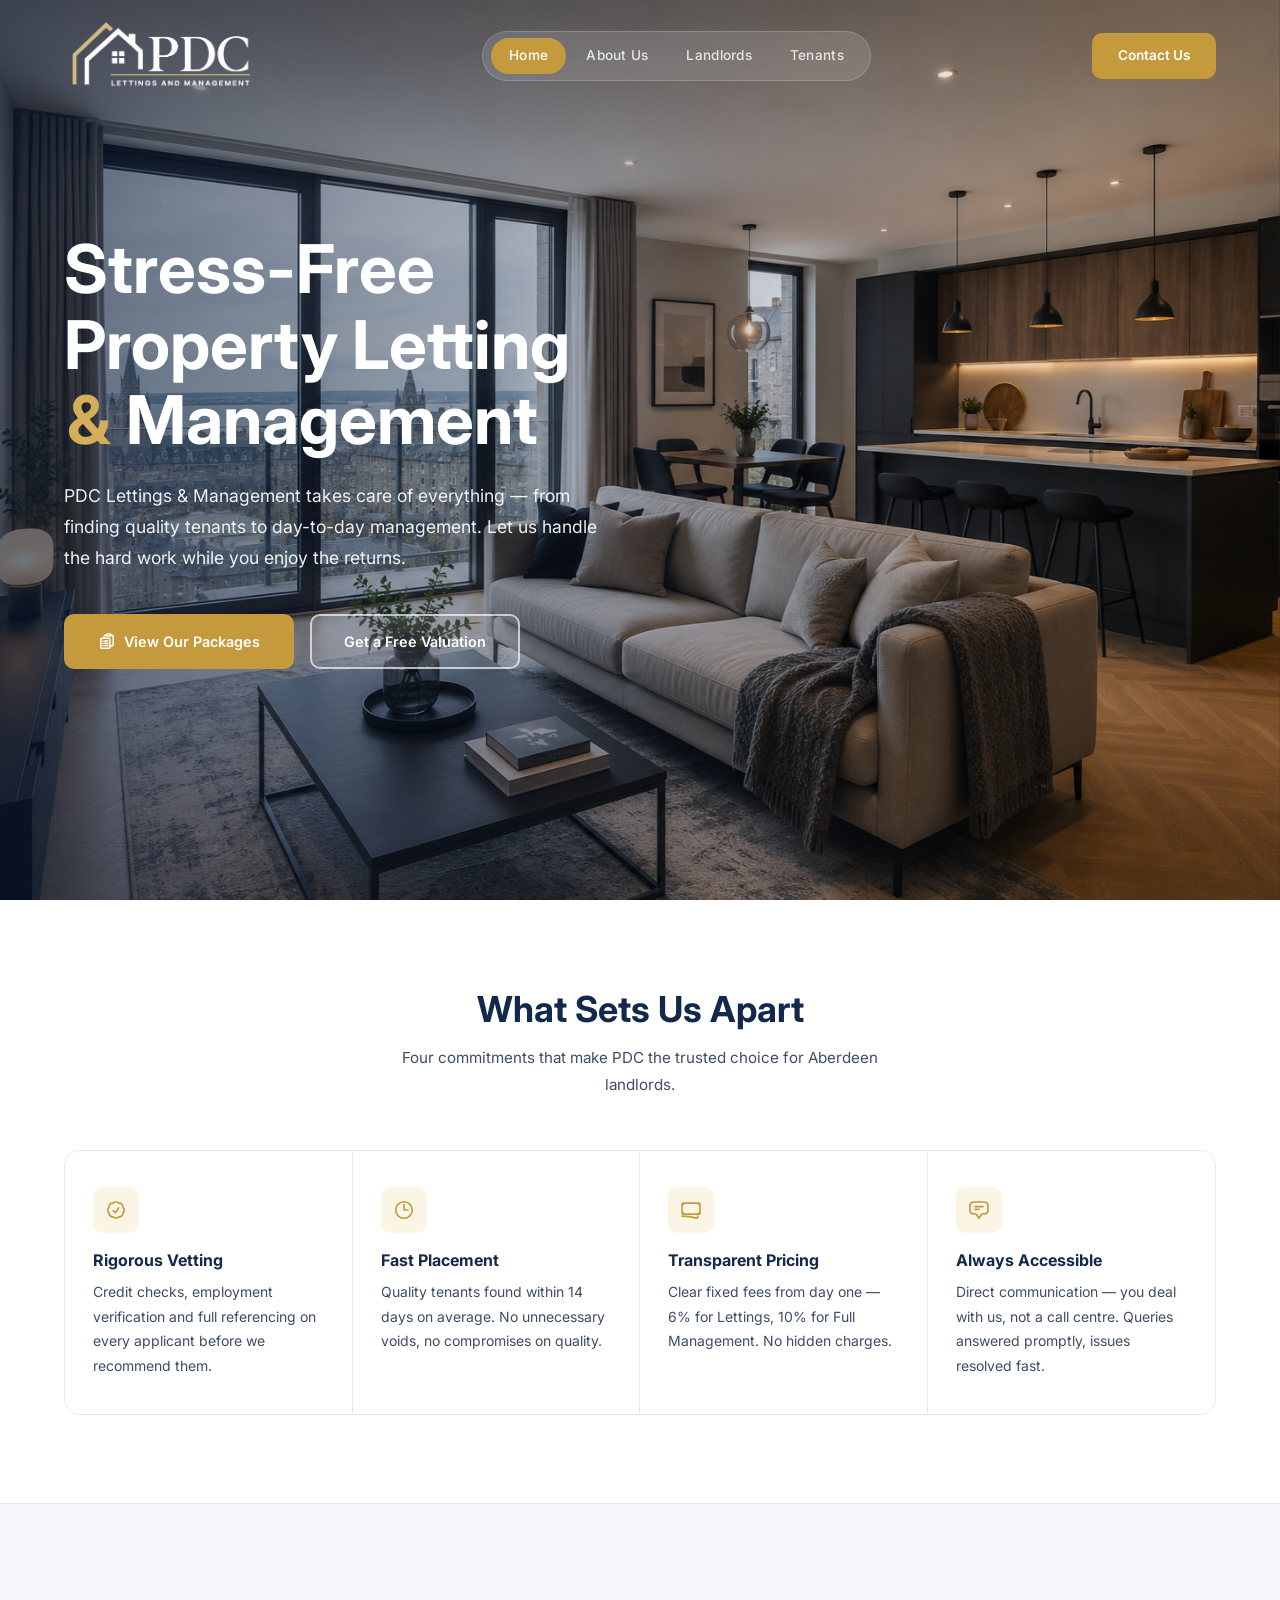
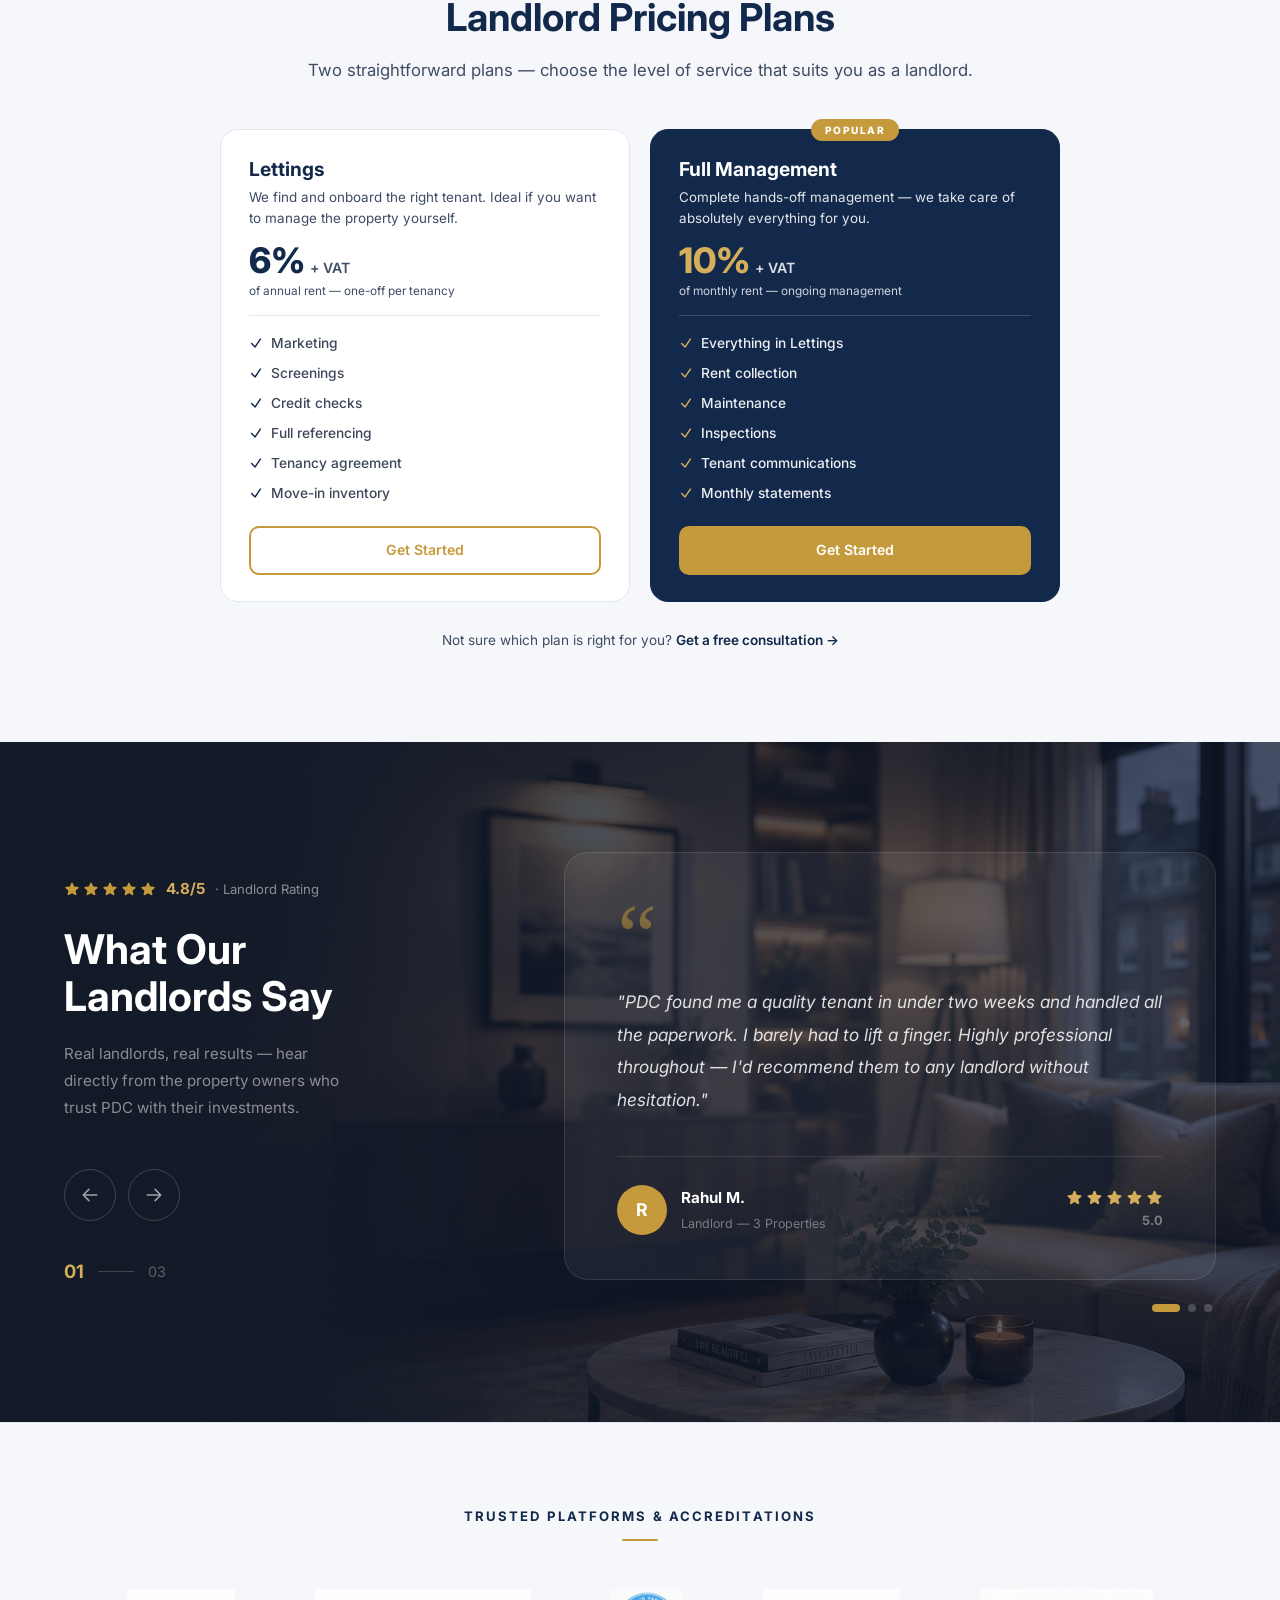
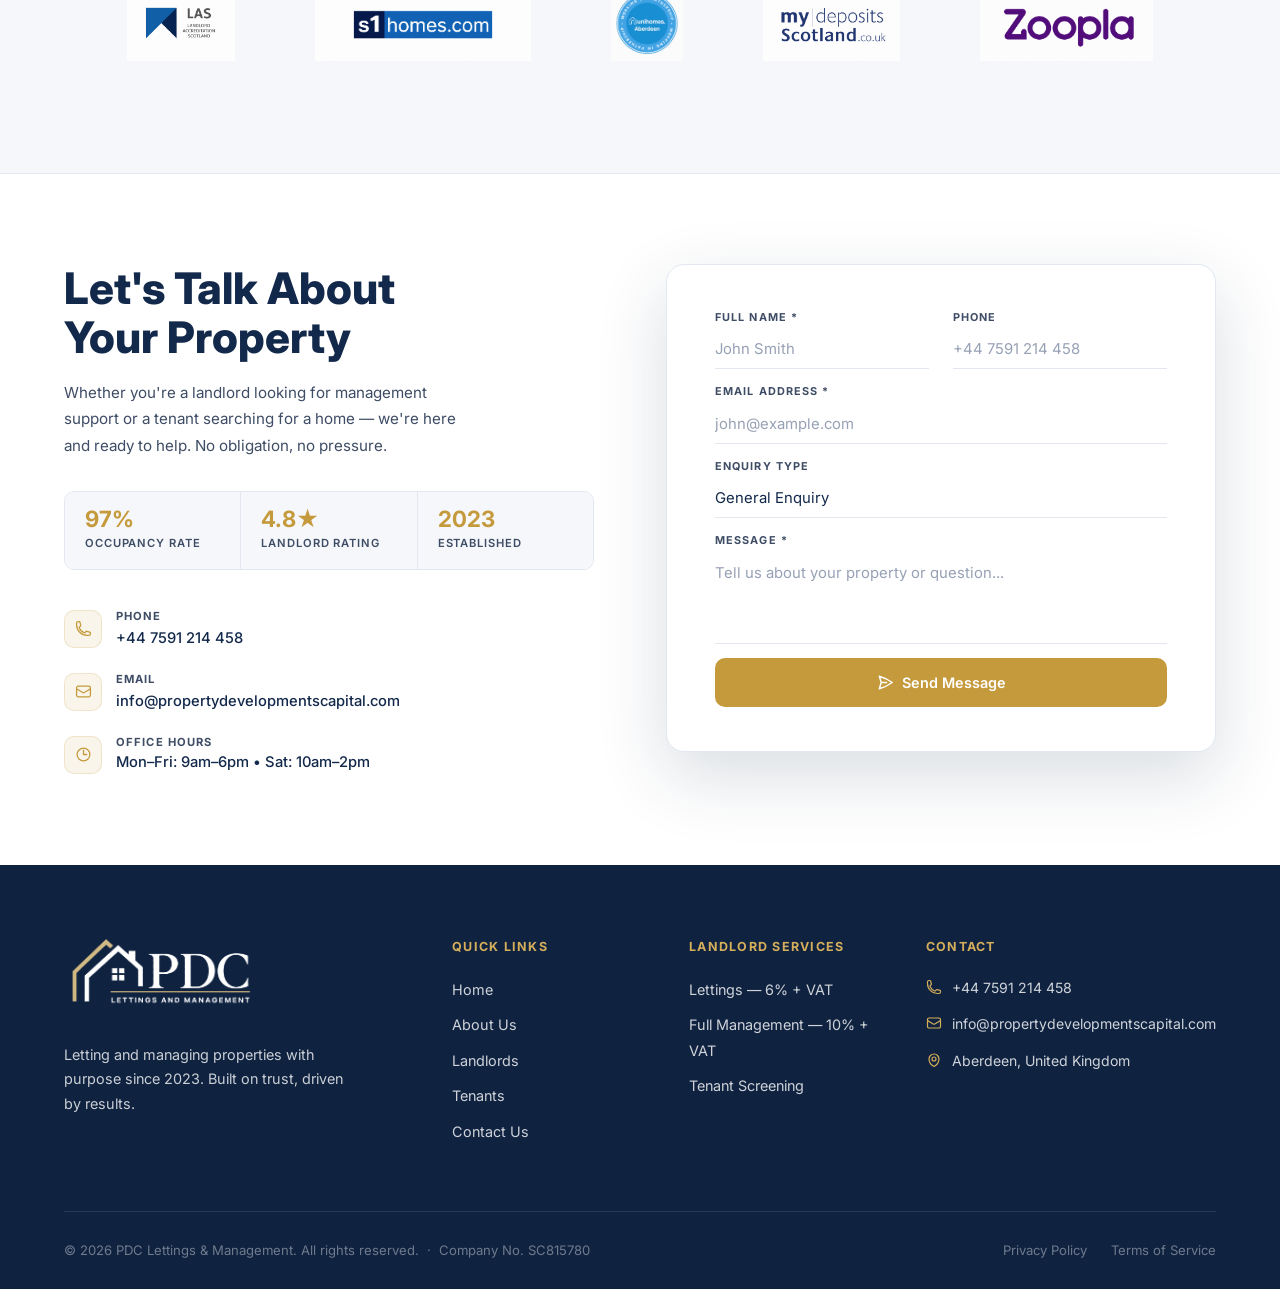
==== commit a7f4a132: "Changes" ====
--- a/index.html
+++ b/index.html
@@ -4,7 +4,7 @@
   <meta charset="UTF-8" />
   <meta name="viewport" content="width=device-width, initial-scale=1.0" />
   <title>PDC Lettings &amp; Management — Aberdeen Property Letting &amp; Management</title>
-  <meta name="description" content="PDC Lettings &amp; Management — Professional property letting and management services in Aberdeen. Lettings from 8% + VAT, Full Management from 10% + VAT." />
+  <meta name="description" content="PDC Lettings &amp; Management — Professional property letting and management services in Aberdeen. Lettings from 6% + VAT, Full Management from 10% + VAT." />
   <link rel="stylesheet" href="css/main.css" />
 </head>
 <body>
@@ -84,7 +84,7 @@
           <svg xmlns="http://www.w3.org/2000/svg" fill="none" viewBox="0 0 24 24" stroke-width="1.8" stroke="currentColor"><path stroke-linecap="round" stroke-linejoin="round" d="M2.25 18.75a60.07 60.07 0 0115.797 2.101c.727.198 1.453-.342 1.453-1.096V18.75M3.75 4.5v.75A.75.75 0 013 6h-.75m0 0v-.375c0-.621.504-1.125 1.125-1.125H20.25M2.25 6v9m18-10.5v.75c0 .414.336.75.75.75h.75m-1.5-1.5h.375c.621 0 1.125.504 1.125 1.125v9.75c0 .621-.504 1.125-1.125 1.125h-.375m1.5-1.5H21a.75.75 0 00-.75.75v.75m0 0H3.75m0 0h-.375a1.125 1.125 0 01-1.125-1.125V15m1.5 1.5v-.75A.75.75 0 003 15h-.75" /></svg>
         </div>
         <h3>Transparent Pricing</h3>
-        <p>Clear fixed fees from day one — 8% for Lettings, 10% for Full Management. No hidden charges.</p>
+        <p>Clear fixed fees from day one — 6% for Lettings, 10% for Full Management. No hidden charges.</p>
       </div>
       <div class="why-strip-card">
         <div class="wsc-icon">
@@ -112,10 +112,10 @@
           <p>We find and onboard the right tenant. Ideal if you want to manage the property yourself.</p>
         </div>
         <div class="hpc-price">
-          <span class="hpc-amount">8%</span>
+          <span class="hpc-amount">6%</span>
           <span class="hpc-vat">+ VAT</span>
         </div>
-        <div class="hpc-period">of monthly rent — one-off per tenancy</div>
+        <div class="hpc-period">of annual rent — one-off per tenancy</div>
         <ul class="hpc-features">
           <li><svg xmlns="http://www.w3.org/2000/svg" width="14" height="14" fill="none" viewBox="0 0 24 24" stroke-width="2.5" stroke="currentColor"><path stroke-linecap="round" stroke-linejoin="round" d="M4.5 12.75l6 6 9-13.5" /></svg>Marketing</li>
           <li><svg xmlns="http://www.w3.org/2000/svg" width="14" height="14" fill="none" viewBox="0 0 24 24" stroke-width="2.5" stroke="currentColor"><path stroke-linecap="round" stroke-linejoin="round" d="M4.5 12.75l6 6 9-13.5" /></svg>Screenings</li>
@@ -404,7 +404,7 @@
       <div>
         <p class="footer-heading">Landlord Services</p>
         <ul class="footer-links">
-          <li><a href="landlords.html#lettings">Lettings — 8% + VAT</a></li>
+          <li><a href="landlords.html#lettings">Lettings — 6% + VAT</a></li>
           <li><a href="landlords.html#management">Full Management — 10% + VAT</a></li>
           <li><a href="landlords.html#screening">Tenant Screening</a></li>
         </ul>
--- a/css/main.css
+++ b/css/main.css
@@ -0,0 +1,3015 @@
+/* =========================================
+   PDC LETTINGS & MANAGEMENT
+   Main Stylesheet — Modern Property Theme
+   ========================================= */
+
+@import url('https://fonts.googleapis.com/css2?family=Playfair+Display:wght@400;600;700&family=Inter:wght@300;400;500;600&display=swap');
+
+/* CSS Variables
+   ---------------------------------------------------------
+   PALETTE SYSTEM — navy + warm gold
+   Primary   : deep navy blue  (#13294B)  dark anchors + text
+   Accent    : warm gold       (#C59A3C)  buttons / highlights
+   Base      : white           (#FFFFFF)
+   Surface   : warm near-white (#FAF7F0)  section separation
+   --------------------------------------------------------- */
+:root {
+  --navy: #13294B;
+  --navy-mid: #1C3A66;
+  --navy-light: #28477A;
+  --navy-deep: #0F2240;
+  --gold: #C59A3C;
+  --gold-light: #D4AE5A;
+  --gold-pale: #FBF5E6;
+  --gold-soft: #FAF7F0;
+  --cream: #FAF7F0;
+  --blue-tint: #FAF7F0;
+  --white: #FFFFFF;
+  --surface: #F5F7FA;
+  --text-dark: #13294B;
+  --text-body: #3D4759;
+  --text-muted: #3E4C65;
+  --text-light: #97A1B5;
+  --border: #E2E7F0;
+  --border-light: #EFF2F8;
+  --success: #059669;
+  --error: #DC2626;
+  --shadow-sm: 0 1px 3px rgba(19,41,75,.08), 0 1px 2px rgba(19,41,75,.06);
+  --shadow-md: 0 4px 14px rgba(19,41,75,.08), 0 2px 4px rgba(19,41,75,.05);
+  --shadow-lg: 0 14px 40px rgba(19,41,75,.10);
+  --shadow-xl: 0 24px 70px rgba(19,41,75,.16);
+  --radius: 10px;
+  --radius-lg: 18px;
+  --transition: 0.3s cubic-bezier(.4,0,.2,1);
+}
+
+/* Reset & Base */
+*, *::before, *::after { box-sizing: border-box; margin: 0; padding: 0; }
+
+html { scroll-behavior: smooth; font-size: 16px; }
+
+body {
+  font-family: 'Inter', -apple-system, BlinkMacSystemFont, sans-serif;
+  color: var(--text-body);
+  background: var(--white);
+  line-height: 1.6;
+  -webkit-font-smoothing: antialiased;
+}
+
+h1, h2, h3, h4 {
+  font-family: 'Inter', -apple-system, BlinkMacSystemFont, sans-serif;
+  color: var(--navy);
+  line-height: 1.2;
+  font-weight: 700;
+}
+
+a { text-decoration: none; color: inherit; }
+ul { list-style: none; }
+img { display: block; max-width: 100%; height: auto; }
+
+/* Accent ampersand — Inter bold, accent colour */
+.amp {
+  font-weight: 700;
+  color: var(--gold-light);
+  padding: 0 0.04em;
+}
+
+/* ========================
+   TYPOGRAPHY
+   ======================== */
+.section-label {
+  display: inline-block;
+  font-size: 0.75rem;
+  font-weight: 600;
+  letter-spacing: 0.15em;
+  text-transform: uppercase;
+  color: var(--gold);
+  margin-bottom: 0.75rem;
+}
+
+.section-title {
+  font-size: clamp(1.8rem, 3vw, 2.8rem);
+  margin-bottom: 1rem;
+}
+
+.section-subtitle {
+  font-size: 1.05rem;
+  color: var(--text-muted);
+  max-width: 560px;
+  line-height: 1.7;
+}
+
+.text-center { text-align: center; }
+.text-center .section-subtitle { margin: 0 auto; }
+
+/* ========================
+   LAYOUT
+   ======================== */
+.container {
+  width: 100%;
+  max-width: 1200px;
+  margin: 0 auto;
+  padding: 0 24px;
+}
+
+.section-pad { padding: 90px 0; }
+.section-pad-sm { padding: 60px 0; }
+
+/* ========================
+   BUTTONS
+   ======================== */
+.btn {
+  display: inline-flex;
+  align-items: center;
+  gap: 8px;
+  padding: 14px 32px;
+  border-radius: var(--radius);
+  font-family: 'Inter', sans-serif;
+  font-size: 0.9rem;
+  font-weight: 600;
+  cursor: pointer;
+  border: 2px solid transparent;
+  transition: all var(--transition);
+  white-space: nowrap;
+}
+
+.btn-primary {
+  background: var(--gold);
+  color: var(--white);
+  border-color: var(--gold);
+}
+.btn-primary:hover {
+  background: var(--gold-light);
+  border-color: var(--gold-light);
+  transform: translateY(-3px);
+  box-shadow: 0 8px 24px rgba(197,154,60,.45);
+}
+
+.btn-outline {
+  background: rgba(255,255,255,.10);
+  color: var(--white);
+  border-color: rgba(255,255,255,.65);
+}
+.btn-outline:hover {
+  background: var(--white);
+  color: var(--navy);
+  border-color: var(--white);
+  transform: translateY(-3px);
+  box-shadow: 0 8px 24px rgba(0,0,0,.18);
+}
+
+.btn-outline-dark {
+  background: transparent;
+  color: var(--navy);
+  border-color: var(--navy);
+}
+.btn-outline-dark:hover {
+  background: var(--navy);
+  color: var(--white);
+  transform: translateY(-3px);
+  box-shadow: 0 8px 24px rgba(13,31,61,.22);
+}
+
+.btn-sm {
+  padding: 9px 20px;
+  font-size: 0.83rem;
+}
+
+/* ========================
+   NAVBAR
+   ======================== */
+.navbar {
+  position: fixed;
+  top: 0; left: 0; right: 0;
+  z-index: 1000;
+  transition: background 0.35s ease, padding 0.35s ease, box-shadow 0.35s ease;
+  padding: 20px 0;
+}
+
+.navbar.scrolled {
+  background: rgba(10,22,45,0.97);
+  padding: 14px 0;
+  box-shadow: 0 2px 24px rgba(0,0,0,.25);
+  backdrop-filter: blur(12px);
+  -webkit-backdrop-filter: blur(12px);
+}
+
+.navbar.scrolled .nav-links a {
+  color: rgba(255,255,255,.85);
+}
+
+.navbar.scrolled .nav-links a:hover {
+  background: rgba(255,255,255,.08);
+  color: var(--white);
+}
+
+.navbar.scrolled .nav-links a.active {
+  background: var(--gold);
+  color: var(--white);
+}
+
+.navbar.scrolled .nav-pill-wrap {
+  border-color: rgba(255,255,255,.15);
+  background: transparent;
+  backdrop-filter: none;
+  -webkit-backdrop-filter: none;
+}
+
+.navbar.nav-open {
+  backdrop-filter: none !important;
+  -webkit-backdrop-filter: none !important;
+}
+
+.navbar.scrolled .hamburger span {
+  background: var(--white);
+}
+
+.navbar.scrolled .nav-cta .btn-primary {
+  background: var(--gold);
+  border-color: var(--gold);
+}
+
+.navbar .container {
+  display: flex;
+  align-items: center;
+  justify-content: space-between;
+}
+
+.nav-logo {
+  display: flex;
+  align-items: center;
+  flex-shrink: 0;
+}
+
+.nav-logo-img {
+  height: 72px;
+  width: auto;
+  object-fit: contain;
+  display: block;
+}
+
+/* Pill container wrapping all nav links */
+.nav-pill-wrap {
+  background: rgba(255,255,255,.12);
+  border: 1px solid rgba(255,255,255,.18);
+  border-radius: 999px;
+  padding: 6px 8px;
+  backdrop-filter: blur(8px);
+  -webkit-backdrop-filter: blur(8px);
+}
+
+.nav-close { display: none; }
+
+.nav-links {
+  display: flex;
+  align-items: center;
+  gap: 2px;
+  list-style: none;
+}
+
+.nav-links a {
+  display: block;
+  color: rgba(255,255,255,.82);
+  font-size: 0.85rem;
+  font-weight: 500;
+  letter-spacing: 0.02em;
+  transition: all var(--transition);
+  white-space: nowrap;
+  padding: 7px 18px;
+  border-radius: 999px;
+}
+
+.nav-links a:hover {
+  color: var(--white);
+  background: rgba(255,255,255,.12);
+}
+
+.nav-links a.active {
+  color: var(--white);
+  background: var(--gold);
+}
+
+.nav-cta .btn {
+  padding: 10px 24px;
+  font-size: 0.85rem;
+}
+
+.hamburger {
+  display: none;
+  flex-direction: column;
+  gap: 5px;
+  cursor: pointer;
+  padding: 4px;
+}
+
+.hamburger span {
+  display: block;
+  width: 24px;
+  height: 2px;
+  background: var(--white);
+  border-radius: 2px;
+  transition: all var(--transition);
+}
+
+/* ========================
+   HERO
+   ======================== */
+.hero {
+  position: relative;
+  min-height: 100vh;
+  min-height: 100dvh;
+  display: flex;
+  align-items: center;
+  overflow: hidden;
+  background: var(--navy);
+}
+
+.hero-bg {
+  position: absolute;
+  inset: 0;
+  background-image: url('../images/hero.png');
+  background-size: cover;
+  background-position: center;
+  opacity: 1;
+  animation: kenBurns 18s ease-in-out infinite;
+  transform-origin: center center;
+}
+
+@keyframes kenBurns {
+  0%   { transform: scale(1)    translateX(0)      translateY(0); }
+  50%  { transform: scale(1.07) translateX(-1%)    translateY(-1%); }
+  100% { transform: scale(1)    translateX(0)      translateY(0); }
+}
+
+.hero-bg-overlay {
+  position: absolute;
+  inset: 0;
+  background: linear-gradient(to right, rgba(10,26,52,.60) 0%, rgba(10,26,52,.15) 65%, transparent 100%);
+}
+
+.hero::after { display: none; }
+
+.hero-content {
+  position: relative;
+  z-index: 2;
+  max-width: 720px;
+}
+
+.hero-badge {
+  display: inline-flex;
+  align-items: center;
+  gap: 9px;
+  background: rgba(194,162,78,.12);
+  border: 1px solid rgba(216,190,116,.4);
+  border-radius: 50px;
+  padding: 8px 18px;
+  font-size: 0.76rem;
+  font-weight: 600;
+  letter-spacing: 0.1em;
+  text-transform: uppercase;
+  color: var(--gold-light);
+  margin-bottom: 28px;
+  backdrop-filter: blur(4px);
+}
+
+.hero-badge::before {
+  content: '';
+  width: 6px;
+  height: 6px;
+  border-radius: 50%;
+  background: var(--gold);
+  animation: pulse-dot 1.5s infinite;
+}
+
+@keyframes pulse-dot {
+  0%, 100% { opacity: 1; transform: scale(1); }
+  50% { opacity: 0.5; transform: scale(0.8); }
+}
+
+.hero h1 {
+  font-size: clamp(2.5rem, 5.5vw, 4.2rem);
+  color: var(--white);
+  line-height: 1.12;
+  margin-bottom: 24px;
+}
+
+.hero h1 .accent { color: var(--gold-light); }
+
+.hero-desc {
+  font-size: 1.1rem;
+  color: rgba(255,255,255,.92);
+  max-width: 560px;
+  line-height: 1.75;
+  margin-bottom: 40px;
+}
+
+.hero-actions {
+  display: flex;
+  gap: 16px;
+  flex-wrap: wrap;
+}
+
+/* ========================
+   HERO ANIMATIONS
+   ======================== */
+@keyframes heroZoom {
+  from { transform: scale(1.07); }
+  to   { transform: scale(1); }
+}
+@keyframes fadeSlideUp {
+  from { opacity: 0; transform: translateY(38px); }
+  to   { opacity: 1; transform: translateY(0); }
+}
+@keyframes scrollLine {
+  0%   { top: -100%; }
+  100% { top: 100%; }
+}
+
+.hero-bg { animation: heroZoom 8s cubic-bezier(.25,.46,.45,.94) forwards; }
+
+.hero h1          { animation: fadeSlideUp .85s .1s  both ease; }
+.hero-desc        { animation: fadeSlideUp .85s .35s both ease; }
+.hero-actions     { animation: fadeSlideUp .85s .55s both ease; }
+
+/* Scroll indicator */
+.hero-scroll {
+  position: absolute;
+  bottom: 40px;
+  left: 50%;
+  transform: translateX(-50%);
+  display: flex;
+  flex-direction: column;
+  align-items: center;
+  gap: 10px;
+  z-index: 3;
+  animation: fadeSlideUp .85s .9s both ease;
+}
+.hero-scroll span {
+  font-size: 0.65rem;
+  font-weight: 600;
+  letter-spacing: .18em;
+  text-transform: uppercase;
+  color: rgba(255,255,255,.45);
+}
+.hero-scroll-line {
+  width: 1px;
+  height: 44px;
+  background: rgba(255,255,255,.18);
+  position: relative;
+  overflow: hidden;
+  border-radius: 1px;
+}
+.hero-scroll-line::after {
+  content: '';
+  position: absolute;
+  top: -100%;
+  left: 0;
+  width: 100%;
+  height: 100%;
+  background: linear-gradient(to bottom, transparent, var(--gold-light));
+  animation: scrollLine 2s ease infinite;
+}
+
+/* ========================
+   SCROLL REVEAL
+   ======================== */
+.reveal, .reveal-left, .reveal-right {
+  transition: opacity .7s ease, transform .7s ease;
+}
+.reveal      { opacity: 0; transform: translateY(36px); }
+.reveal-left { opacity: 0; transform: translateX(-44px); }
+.reveal-right{ opacity: 0; transform: translateX(44px); }
+
+.reveal.is-visible,
+.reveal-left.is-visible,
+.reveal-right.is-visible {
+  opacity: 1;
+  transform: none;
+}
+
+.delay-1 { transition-delay: .12s; }
+.delay-2 { transition-delay: .22s; }
+.delay-3 { transition-delay: .34s; }
+.delay-4 { transition-delay: .46s; }
+.delay-5 { transition-delay: .58s; }
+
+/* ========================
+   SERVICES
+   ======================== */
+.services { background: var(--surface); }
+
+.services-grid {
+  display: grid;
+  grid-template-columns: repeat(3, 1fr);
+  gap: 28px;
+  margin-top: 56px;
+}
+
+.service-card {
+  background: var(--white);
+  border-radius: var(--radius-lg);
+  padding: 40px 32px;
+  border: 1px solid var(--border);
+  transition: all var(--transition);
+  position: relative;
+  overflow: hidden;
+}
+
+.service-card::before {
+  content: '';
+  position: absolute;
+  bottom: 0; left: 0; right: 0;
+  height: 3px;
+  background: var(--gold);
+  transform: scaleX(0);
+  transition: transform var(--transition);
+  transform-origin: left;
+}
+
+.service-card:hover {
+  transform: translateY(-6px);
+  box-shadow: var(--shadow-xl);
+  border-color: var(--gold-pale);
+}
+
+.service-card:hover::before { transform: scaleX(1); }
+
+.service-icon {
+  width: 56px;
+  height: 56px;
+  background: var(--gold-pale);
+  border-radius: var(--radius);
+  display: flex;
+  align-items: center;
+  justify-content: center;
+  margin-bottom: 24px;
+}
+
+.service-icon svg {
+  width: 28px;
+  height: 28px;
+  color: var(--gold);
+  stroke: var(--gold);
+}
+
+.service-card h3 {
+  font-size: 1.25rem;
+  margin-bottom: 12px;
+}
+
+.service-card p {
+  color: var(--text-muted);
+  font-size: 0.93rem;
+  line-height: 1.7;
+  margin-bottom: 24px;
+}
+
+.service-features {
+  display: flex;
+  flex-direction: column;
+  gap: 8px;
+}
+
+.service-features li {
+  display: flex;
+  align-items: center;
+  gap: 8px;
+  font-size: 0.87rem;
+  color: var(--text-body);
+}
+
+.service-features li::before {
+  content: '';
+  width: 6px;
+  height: 6px;
+  border-radius: 50%;
+  background: var(--gold);
+  flex-shrink: 0;
+}
+
+/* ========================
+   HOW IT WORKS  (light blue-tint band)
+   ======================== */
+.how-it-works { background: var(--white); }
+.how-it-works .section-title { color: var(--navy); }
+.how-it-works .section-label { color: var(--gold); }
+.how-it-works .section-subtitle { color: var(--text-muted) !important; }
+
+.steps-grid {
+  display: grid;
+  grid-template-columns: repeat(3, 1fr);
+  gap: 40px;
+  margin-top: 60px;
+  position: relative;
+}
+
+.steps-grid::before {
+  content: '';
+  position: absolute;
+  top: 36px;
+  left: calc(16.66% + 16px);
+  right: calc(16.66% + 16px);
+  height: 2px;
+  background: repeating-linear-gradient(90deg, var(--gold) 0 8px, transparent 8px 16px);
+  opacity: .5;
+}
+
+.step-item {
+  text-align: center;
+  position: relative;
+}
+
+.step-number {
+  width: 76px;
+  height: 76px;
+  border-radius: 50%;
+  background: var(--white);
+  border: 2px solid var(--gold);
+  display: flex;
+  align-items: center;
+  justify-content: center;
+  font-family: 'Inter', sans-serif;
+  font-size: 1.5rem;
+  font-weight: 700;
+  color: var(--gold);
+  margin: 0 auto 28px;
+  position: relative;
+  z-index: 1;
+  box-shadow: 0 6px 18px rgba(19,41,75,.10);
+}
+
+.step-item h3 {
+  color: var(--navy);
+  font-size: 1.15rem;
+  margin-bottom: 12px;
+}
+
+.step-item p {
+  color: var(--text-muted);
+  font-size: 0.9rem;
+  line-height: 1.7;
+}
+
+/* ========================
+   FEATURED PROPERTIES
+   ======================== */
+.featured-props { background: var(--white); }
+
+.props-header {
+  display: flex;
+  align-items: flex-end;
+  justify-content: space-between;
+  margin-bottom: 48px;
+}
+
+.props-grid {
+  display: grid;
+  grid-template-columns: repeat(3, 1fr);
+  gap: 28px;
+}
+
+.prop-card {
+  border-radius: var(--radius-lg);
+  overflow: hidden;
+  border: 1px solid var(--border);
+  transition: all var(--transition);
+  background: var(--white);
+}
+
+.prop-card:hover {
+  transform: translateY(-5px);
+  box-shadow: var(--shadow-xl);
+}
+
+.prop-image {
+  position: relative;
+  aspect-ratio: 4/3;
+  overflow: hidden;
+  background: var(--navy-light);
+  display: flex;
+  align-items: center;
+  justify-content: center;
+}
+
+.prop-image img {
+  width: 100%;
+  height: 100%;
+  object-fit: cover;
+  transition: transform 0.4s ease;
+}
+
+.prop-card:hover .prop-image img { transform: scale(1.05); }
+
+.prop-image-placeholder {
+  display: flex;
+  flex-direction: column;
+  align-items: center;
+  gap: 10px;
+  color: rgba(255,255,255,.3);
+  font-size: 0.8rem;
+  text-align: center;
+  padding: 20px;
+}
+
+.prop-image-placeholder svg { opacity: 0.3; }
+
+.prop-badge {
+  position: absolute;
+  top: 14px; left: 14px;
+  padding: 5px 12px;
+  border-radius: 50px;
+  font-size: 0.72rem;
+  font-weight: 600;
+  text-transform: uppercase;
+  letter-spacing: 0.06em;
+}
+
+.badge-available { background: var(--success); color: var(--white); }
+.badge-let-agreed { background: #F59E0B; color: var(--white); }
+.badge-let { background: var(--text-muted); color: var(--white); }
+
+.prop-body { padding: 22px 22px 18px; }
+
+.prop-price {
+  font-family: 'Inter', sans-serif;
+  font-size: 1.35rem;
+  font-weight: 700;
+  color: var(--navy);
+  margin-bottom: 6px;
+}
+
+.prop-price span {
+  font-family: 'Inter', sans-serif;
+  font-size: 0.8rem;
+  font-weight: 500;
+  color: var(--text-muted);
+}
+
+.prop-title {
+  font-size: 0.95rem;
+  font-family: 'Inter', sans-serif;
+  font-weight: 600;
+  color: var(--text-dark);
+  margin-bottom: 5px;
+  white-space: nowrap;
+  overflow: hidden;
+  text-overflow: ellipsis;
+}
+
+.prop-location {
+  font-size: 0.82rem;
+  color: var(--text-muted);
+  display: flex;
+  align-items: center;
+  gap: 4px;
+  margin-bottom: 16px;
+}
+
+.prop-meta {
+  display: flex;
+  gap: 16px;
+  padding-top: 14px;
+  border-top: 1px solid var(--border-light);
+}
+
+.prop-meta-item {
+  display: flex;
+  align-items: center;
+  gap: 5px;
+  font-size: 0.82rem;
+  color: var(--text-muted);
+  font-weight: 500;
+}
+
+.prop-meta-item svg { color: var(--gold); }
+
+/* Empty state */
+.props-empty {
+  grid-column: 1 / -1;
+  text-align: center;
+  padding: 60px 20px;
+  color: var(--text-muted);
+}
+
+/* ========================
+   WHY CHOOSE US
+   ======================== */
+.why-us { background: var(--surface); }
+
+.why-us-inner {
+  display: grid;
+  grid-template-columns: 1fr 1fr;
+  gap: 80px;
+  align-items: center;
+}
+
+.why-us-image {
+  position: relative;
+  border-radius: var(--radius-lg);
+  overflow: hidden;
+  height: 600px;
+  background: linear-gradient(150deg, var(--navy) 0%, var(--navy-light) 100%);
+  display: flex;
+  align-items: center;
+  justify-content: center;
+  box-shadow: var(--shadow-xl);
+}
+
+.why-us-image img { width: 100%; height: 100%; object-fit: cover; }
+
+.why-us-image::after { display: none; }
+
+.img-placeholder {
+  display: flex;
+  flex-direction: column;
+  align-items: center;
+  gap: 12px;
+  color: rgba(255,255,255,.3);
+  font-size: 0.82rem;
+  text-align: center;
+  padding: 30px;
+}
+
+.why-us-image .badge-float {
+  position: absolute;
+  bottom: 28px;
+  right: -20px;
+  background: var(--white);
+  border-radius: var(--radius);
+  padding: 16px 20px;
+  box-shadow: var(--shadow-xl);
+  min-width: 160px;
+}
+
+.badge-float .num {
+  font-family: 'Inter', sans-serif;
+  font-size: 2rem;
+  font-weight: 700;
+  color: var(--navy);
+  line-height: 1;
+}
+
+.badge-float .txt {
+  font-size: 0.78rem;
+  color: var(--text-muted);
+  margin-top: 4px;
+}
+
+.why-us-list {
+  display: flex;
+  flex-direction: column;
+  gap: 22px;
+  margin-top: 36px;
+}
+
+.why-item {
+  display: flex;
+  gap: 18px;
+  align-items: flex-start;
+}
+
+.why-icon {
+  width: 44px;
+  height: 44px;
+  border-radius: var(--radius);
+  background: var(--gold-pale);
+  display: flex;
+  align-items: center;
+  justify-content: center;
+  flex-shrink: 0;
+}
+
+.why-icon svg { color: var(--gold); width: 20px; height: 20px; }
+
+.why-text h4 {
+  font-size: 1rem;
+  font-family: 'Inter', sans-serif;
+  font-weight: 600;
+  margin-bottom: 4px;
+}
+
+.why-text p {
+  font-size: 0.88rem;
+  color: var(--text-muted);
+  line-height: 1.65;
+}
+
+/* ========================
+   PRICING
+   ======================== */
+.pricing { background: var(--white); }
+
+.pricing-grid {
+  display: grid;
+  grid-template-columns: repeat(2, 1fr);
+  gap: 32px;
+  max-width: 900px;
+  margin: 56px auto 0;
+}
+
+.pricing-card {
+  border-radius: var(--radius-lg);
+  padding: 44px 40px;
+  position: relative;
+  transition: all var(--transition);
+}
+
+.pricing-card.standard {
+  background: var(--white);
+  border: 2px solid var(--border);
+}
+
+.pricing-card.premium {
+  background: var(--navy);
+  border: 2px solid var(--navy);
+}
+
+.pricing-card:hover {
+  transform: translateY(-6px);
+  box-shadow: var(--shadow-xl);
+}
+
+.pricing-badge {
+  position: absolute;
+  top: -14px;
+  left: 50%;
+  transform: translateX(-50%);
+  background: var(--gold);
+  color: var(--white);
+  font-size: 0.7rem;
+  font-weight: 700;
+  text-transform: uppercase;
+  letter-spacing: 0.1em;
+  padding: 4px 16px;
+  border-radius: 50px;
+  white-space: nowrap;
+}
+
+.pricing-plan-name {
+  font-family: 'Inter', sans-serif;
+  font-size: 1.4rem;
+  font-weight: 700;
+  margin-bottom: 10px;
+}
+
+.pricing-card.standard .pricing-plan-name { color: var(--navy); }
+.pricing-card.premium .pricing-plan-name { color: var(--white); }
+
+.pricing-desc {
+  font-size: 0.88rem;
+  line-height: 1.6;
+  margin-bottom: 28px;
+}
+
+.pricing-card.standard .pricing-desc { color: var(--text-muted); }
+.pricing-card.premium .pricing-desc { color: rgba(255,255,255,.6); }
+
+.pricing-price {
+  margin-bottom: 32px;
+  padding-bottom: 28px;
+}
+
+.pricing-card.standard .pricing-price { border-bottom: 1px solid var(--border); }
+.pricing-card.premium .pricing-price { border-bottom: 1px solid rgba(255,255,255,.15); }
+
+.price-amount {
+  font-family: 'Inter', sans-serif;
+  font-size: 2.8rem;
+  font-weight: 700;
+  line-height: 1;
+}
+
+.pricing-card.standard .price-amount { color: var(--navy); }
+.pricing-card.premium .price-amount { color: var(--gold); }
+
+.price-note {
+  font-size: 0.8rem;
+  margin-top: 6px;
+}
+
+.pricing-card.standard .price-note { color: var(--text-muted); }
+.pricing-card.premium .price-note { color: rgba(255,255,255,.5); }
+
+.pricing-features { margin-bottom: 36px; }
+
+.pricing-features li {
+  display: flex;
+  align-items: flex-start;
+  gap: 12px;
+  padding: 8px 0;
+  font-size: 0.9rem;
+}
+
+.pricing-card.standard .pricing-features li { color: var(--text-body); }
+.pricing-card.premium .pricing-features li { color: rgba(255,255,255,.85); }
+
+.check-icon {
+  width: 18px;
+  height: 18px;
+  border-radius: 50%;
+  display: flex;
+  align-items: center;
+  justify-content: center;
+  flex-shrink: 0;
+  margin-top: 2px;
+}
+
+.pricing-card.standard .check-icon { background: var(--gold-pale); color: var(--gold); }
+.pricing-card.premium .check-icon { background: rgba(201,168,76,.2); color: var(--gold); }
+
+.pricing-card.premium .btn-primary { width: 100%; justify-content: center; }
+.pricing-card.standard .btn-outline-dark { width: 100%; justify-content: center; }
+
+.pricing-note {
+  text-align: center;
+  margin-top: 32px;
+  font-size: 0.85rem;
+  color: var(--text-muted);
+}
+
+/* ========================
+   TESTIMONIALS
+   ======================== */
+/* ========================
+   TESTIMONIALS CAROUSEL
+   ======================== */
+.testimonials {
+  position: relative;
+  background-image: url('../images/reviews.png');
+  background-size: cover;
+  background-position: center top;
+  padding: 110px 0;
+}
+.testimonials::before {
+  content: '';
+  position: absolute;
+  inset: 0;
+  background: rgba(10, 22, 45, 0.65);
+  z-index: 0;
+}
+.testimonials .container {
+  position: relative;
+  z-index: 1;
+}
+
+.tcarousel {
+  display: grid;
+  grid-template-columns: 1fr 1.55fr;
+  gap: 80px;
+  align-items: center;
+}
+
+/* Left */
+.tcarousel-heading {
+  font-size: clamp(2rem, 3.2vw, 3rem);
+  color: var(--white);
+  line-height: 1.15;
+  margin-bottom: 20px;
+  font-weight: 700;
+}
+
+.tcarousel-sub {
+  color: rgba(255,255,255,.5);
+  font-size: 0.95rem;
+  line-height: 1.78;
+  margin-bottom: 48px;
+  max-width: 300px;
+}
+
+.tcarousel-nav {
+  display: flex;
+  gap: 12px;
+  margin-bottom: 36px;
+}
+
+.tcnav-btn {
+  width: 52px;
+  height: 52px;
+  border-radius: 50%;
+  border: 1.5px solid rgba(255,255,255,.18);
+  background: transparent;
+  color: rgba(255,255,255,.6);
+  cursor: pointer;
+  display: flex;
+  align-items: center;
+  justify-content: center;
+  transition: all .28s ease;
+  flex-shrink: 0;
+}
+.tcnav-btn svg { width: 18px; height: 18px; }
+.tcnav-btn:hover {
+  background: var(--gold);
+  border-color: var(--gold);
+  color: var(--white);
+  transform: scale(1.06);
+}
+
+.tcarousel-counter {
+  display: flex;
+  align-items: center;
+  gap: 14px;
+}
+.tc-cur {
+  color: var(--gold-light);
+  font-size: 1.15rem;
+  font-weight: 700;
+}
+.tc-divider {
+  display: block;
+  width: 36px;
+  height: 1px;
+  background: rgba(255,255,255,.18);
+}
+.tc-tot {
+  color: rgba(255,255,255,.3);
+  font-size: 0.9rem;
+}
+
+/* Right */
+.tcarousel-right { position: relative; }
+
+.tc-track { position: relative; }
+
+.tc-slide {
+  display: none;
+  background: rgba(255,255,255,.055);
+  border: 1px solid rgba(255,255,255,.10);
+  border-radius: 24px;
+  padding: 52px 52px 44px;
+  position: relative;
+}
+.tc-slide.active { display: block; }
+
+@keyframes tcIn {
+  from { opacity: 0; transform: translateX(28px); }
+  to   { opacity: 1; transform: none; }
+}
+@keyframes tcInLeft {
+  from { opacity: 0; transform: translateX(-28px); }
+  to   { opacity: 1; transform: none; }
+}
+.tc-slide.tc-anim-right { animation: tcIn .42s ease forwards; }
+.tc-slide.tc-anim-left  { animation: tcInLeft .42s ease forwards; }
+
+.tc-quote-mark {
+  font-size: 5.5rem;
+  line-height: .7;
+  color: var(--gold);
+  opacity: .5;
+  font-family: Georgia, serif;
+  display: block;
+  margin-bottom: 20px;
+  user-select: none;
+}
+
+.tc-body {
+  color: rgba(255,255,255,.85);
+  font-size: 1.08rem;
+  line-height: 1.88;
+  font-style: italic;
+  margin-bottom: 40px;
+}
+
+.tc-footer {
+  display: flex;
+  align-items: center;
+  justify-content: space-between;
+  padding-top: 28px;
+  border-top: 1px solid rgba(255,255,255,.10);
+  gap: 16px;
+}
+
+.tc-author {
+  display: flex;
+  align-items: center;
+  gap: 14px;
+}
+
+.tc-avatar {
+  width: 50px;
+  height: 50px;
+  border-radius: 50%;
+  background: var(--gold);
+  display: flex;
+  align-items: center;
+  justify-content: center;
+  font-weight: 700;
+  font-size: 1.1rem;
+  color: var(--white);
+  flex-shrink: 0;
+}
+
+.tc-name {
+  font-weight: 700;
+  color: var(--white);
+  font-size: 0.95rem;
+}
+
+.tc-role {
+  font-size: 0.78rem;
+  color: rgba(255,255,255,.4);
+  margin-top: 3px;
+}
+
+.tc-rating-block {
+  display: flex;
+  flex-direction: column;
+  align-items: flex-end;
+  gap: 5px;
+  flex-shrink: 0;
+}
+
+.tc-stars {
+  display: flex;
+  gap: 3px;
+}
+.tc-stars svg {
+  width: 17px;
+  height: 17px;
+  color: var(--gold-light);
+}
+
+.tc-score {
+  font-size: 0.8rem;
+  font-weight: 700;
+  color: rgba(255,255,255,.4);
+}
+
+/* Dots */
+.tc-dots {
+  display: flex;
+  align-items: center;
+  gap: 8px;
+  margin-top: 24px;
+  justify-content: flex-end;
+  padding-right: 4px;
+}
+
+.tc-dot {
+  width: 8px;
+  height: 8px;
+  border-radius: 50%;
+  background: rgba(255,255,255,.2);
+  border: none;
+  cursor: pointer;
+  padding: 0;
+  transition: all .32s ease;
+}
+.tc-dot.active {
+  background: var(--gold);
+  width: 28px;
+  border-radius: 4px;
+}
+
+/* ========================
+   CTA BANNER
+   ======================== */
+.cta-banner {
+  padding: 70px 0;
+  background: var(--white);
+}
+
+.cta-banner .container {
+  background:
+    radial-gradient(600px 300px at 90% 20%, rgba(194,162,78,.16) 0%, rgba(194,162,78,0) 60%),
+    linear-gradient(125deg, var(--navy) 0%, var(--navy-deep) 100%);
+  border-radius: var(--radius-lg);
+  padding: 52px 52px;
+  position: relative;
+  overflow: hidden;
+}
+
+.cta-banner-inner {
+  display: flex;
+  align-items: center;
+  justify-content: space-between;
+  gap: 40px;
+}
+
+.cta-banner h2 {
+  font-size: clamp(1.6rem, 3vw, 2.2rem);
+  color: var(--white);
+  margin-bottom: 12px;
+}
+
+.cta-banner p {
+  color: rgba(255,255,255,.7);
+  font-size: 1rem;
+}
+
+.cta-banner-actions { display: flex; gap: 14px; flex-shrink: 0; }
+
+/* primary CTA button = gold */
+.btn-navy {
+  background: var(--white);
+  color: var(--navy);
+  border-color: var(--white);
+}
+.btn-navy:hover {
+  background: var(--gold-light);
+  color: var(--navy);
+  border-color: var(--gold-light);
+  transform: translateY(-1px);
+}
+
+/* secondary CTA button = light outline */
+.btn-white-outline {
+  background: transparent;
+  color: var(--white);
+  border: 2px solid rgba(255,255,255,.4);
+}
+.btn-white-outline:hover {
+  background: var(--white);
+  color: var(--navy);
+  border-color: var(--white);
+  transform: translateY(-3px);
+  box-shadow: 0 8px 24px rgba(0,0,0,.18);
+}
+
+/* ========================
+   CONTACT — full-bleed image, floating form card
+   ======================== */
+.contact {
+  background: var(--white);
+  padding: 90px 0;
+}
+
+.contact .container {
+  display: flex;
+  align-items: center;
+}
+
+.contact-inner {
+  display: flex;
+  flex-direction: row;
+  align-items: flex-start;
+  gap: 72px;
+  width: 100%;
+}
+
+.contact-visual {
+  flex: 1;
+  display: flex;
+  flex-direction: column;
+  justify-content: flex-start;
+}
+
+.contact-visual .section-label { color: var(--gold); margin-bottom: 16px; }
+
+.contact-visual h2 {
+  color: var(--navy);
+  font-size: clamp(2.2rem, 3.4vw, 3.4rem);
+  line-height: 1.12;
+  margin-bottom: 18px;
+  font-weight: 800;
+}
+
+.contact-visual > p {
+  color: var(--text-muted);
+  font-size: 0.95rem;
+  line-height: 1.75;
+  max-width: 420px;
+  margin-bottom: 32px;
+}
+
+.contact-trust-row {
+  display: flex;
+  gap: 0;
+  margin-bottom: 40px;
+  border: 1px solid var(--border);
+  border-radius: var(--radius);
+  overflow: hidden;
+}
+
+.contact-trust-item {
+  flex: 1;
+  padding: 16px 20px;
+  display: flex;
+  flex-direction: column;
+  gap: 4px;
+  background: var(--surface);
+  border-right: 1px solid var(--border);
+}
+
+.contact-trust-item:last-child { border-right: none; }
+
+.contact-trust-num {
+  font-size: 1.4rem;
+  font-weight: 700;
+  color: var(--gold);
+  line-height: 1;
+}
+
+.contact-trust-lbl {
+  font-size: 0.7rem;
+  font-weight: 600;
+  text-transform: uppercase;
+  letter-spacing: 0.08em;
+  color: var(--text-muted);
+}
+
+.contact-info-block { display: flex; flex-direction: column; gap: 22px; }
+
+.contact-detail { display: flex; gap: 14px; align-items: flex-start; }
+
+.contact-detail-icon {
+  width: 38px; height: 38px;
+  background: rgba(197,154,60,.1);
+  border: 1px solid rgba(197,154,60,.2);
+  border-radius: var(--radius);
+  display: flex; align-items: center; justify-content: center;
+  flex-shrink: 0;
+}
+
+.contact-detail-icon svg { color: var(--gold); width: 17px; height: 17px; }
+
+.contact-detail h4 {
+  font-size: 0.7rem;
+  font-weight: 700;
+  text-transform: uppercase;
+  letter-spacing: 0.1em;
+  color: var(--text-muted);
+  margin-bottom: 2px;
+}
+
+.contact-detail p, .contact-detail a {
+  font-size: 0.92rem;
+  color: var(--navy);
+  font-weight: 500;
+  transition: color var(--transition);
+}
+
+.contact-detail a:hover { color: var(--gold-light); }
+
+/* Right: white card floating/popped over the image */
+.contact-form-panel {
+  width: 550px;
+  flex-shrink: 0;
+  margin: 0;
+  background: var(--white);
+  border-radius: var(--radius-lg);
+  padding: 44px 48px;
+  box-shadow: var(--shadow-xl);
+  border: 1px solid var(--border);
+  display: flex;
+  flex-direction: column;
+  gap: 0;
+}
+
+.contact-form-panel .section-label { margin-bottom: 6px; }
+
+.contact-form-panel h3 {
+  font-size: 1.75rem;
+  color: var(--navy);
+  margin-bottom: 6px;
+  line-height: 1.2;
+}
+
+.contact-form-panel > p {
+  color: var(--text-muted);
+  font-size: 0.9rem;
+  margin-bottom: 18px;
+  line-height: 1.6;
+}
+
+/* Minimal underline inputs */
+.form-group-minimal {
+  display: flex;
+  flex-direction: column;
+  gap: 4px;
+  margin-bottom: 14px;
+}
+
+.form-label-minimal {
+  font-size: 0.68rem;
+  font-weight: 700;
+  text-transform: uppercase;
+  letter-spacing: 0.1em;
+  color: var(--text-muted);
+}
+
+.form-control-minimal {
+  border: none;
+  border-bottom: 1.5px solid var(--border);
+  padding: 10px 0;
+  font-family: 'Inter', sans-serif;
+  font-size: 0.93rem;
+  color: var(--text-dark);
+  background: transparent;
+  width: 100%;
+  transition: border-color var(--transition);
+}
+
+.form-control-minimal:focus { outline: none; border-bottom-color: var(--gold); }
+.form-control-minimal::placeholder { color: var(--text-light); }
+select.form-control-minimal { cursor: pointer; appearance: none; }
+textarea.form-control-minimal { resize: none; min-height: 90px; }
+
+.contact-form-row {
+  display: grid;
+  grid-template-columns: 1fr 1fr;
+  gap: 0 24px;
+}
+
+/* Tablet */
+@media (max-width: 1024px) {
+  .contact-form-panel { width: 460px; height: auto; padding: 36px 36px; }
+}
+
+/* Mobile + small tablet */
+@media (max-width: 860px) {
+  .contact { padding: 60px 0; }
+  .contact-inner { flex-direction: column; align-items: stretch; gap: 36px; }
+  .contact-visual { padding: 0; }
+  .contact-visual > p { max-width: 100%; margin-bottom: 28px; }
+  .contact-form-panel { width: 100%; padding: 32px 24px; }
+  .contact-form-row { grid-template-columns: 1fr; }
+}
+
+/* kept for flash messages only */
+.contact-form-card { background: transparent; padding: 0; box-shadow: none; }
+
+/* ========================
+   FORMS
+   ======================== */
+.form-grid {
+  display: grid;
+  grid-template-columns: 1fr 1fr;
+  gap: 18px;
+}
+
+.form-group {
+  display: flex;
+  flex-direction: column;
+  gap: 6px;
+}
+
+.form-group.full { grid-column: 1 / -1; }
+
+.form-label {
+  font-size: 0.82rem;
+  font-weight: 600;
+  color: var(--text-dark);
+  text-transform: uppercase;
+  letter-spacing: 0.05em;
+}
+
+.form-control {
+  padding: 12px 16px;
+  border: 1.5px solid var(--border);
+  border-radius: var(--radius);
+  font-family: 'Inter', sans-serif;
+  font-size: 0.93rem;
+  color: var(--text-dark);
+  background: var(--white);
+  transition: border-color var(--transition), box-shadow var(--transition);
+  width: 100%;
+}
+
+.form-control:focus {
+  outline: none;
+  border-color: var(--gold);
+  box-shadow: 0 0 0 3px rgba(201,168,76,.1);
+}
+
+textarea.form-control {
+  resize: vertical;
+  min-height: 120px;
+}
+
+select.form-control { cursor: pointer; }
+
+.form-submit { margin-top: 10px; }
+.form-submit .btn { width: 100%; justify-content: center; }
+
+/* Flash messages */
+.flash {
+  padding: 14px 20px;
+  border-radius: var(--radius);
+  margin-bottom: 20px;
+  font-size: 0.9rem;
+  font-weight: 500;
+}
+
+.flash-success {
+  background: #D1FAE5;
+  color: #065F46;
+  border: 1px solid #A7F3D0;
+}
+
+.flash-error {
+  background: #FEE2E2;
+  color: #991B1B;
+  border: 1px solid #FECACA;
+}
+
+/* ========================
+   FOOTER
+   ======================== */
+/* Partners strip */
+.partners-strip {
+  background: var(--surface);
+  border-top: 1px solid var(--border);
+  border-bottom: 1px solid var(--border);
+  padding: 80px 0 68px;
+  text-align: center;
+}
+
+.partners-label {
+  font-size: 0.82rem;
+  font-weight: 700;
+  text-transform: uppercase;
+  letter-spacing: 0.16em;
+  color: var(--navy);
+  margin-bottom: 48px;
+  position: relative;
+  display: inline-block;
+  padding-bottom: 14px;
+}
+.partners-label::after {
+  content: '';
+  position: absolute;
+  bottom: 0;
+  left: 50%;
+  transform: translateX(-50%);
+  width: 36px;
+  height: 2px;
+  background: var(--gold);
+  border-radius: 2px;
+}
+
+.partners-logos {
+  display: flex;
+  align-items: center;
+  justify-content: center;
+  flex-wrap: wrap;
+  gap: 48px 80px;
+  margin-bottom: 44px;
+}
+
+.partners-logos img {
+  height: 72px;
+  width: auto;
+  object-fit: contain;
+  opacity: 0.8;
+  filter: grayscale(20%);
+  transition: opacity var(--transition), filter var(--transition);
+}
+
+.partners-logos img:hover {
+  opacity: 1;
+  filter: grayscale(0%);
+}
+
+.partners-company {
+  font-size: 0.82rem;
+  color: var(--text-muted);
+  letter-spacing: 0.02em;
+}
+
+@media (max-width: 768px) {
+  .partners-logos { gap: 36px 52px; }
+  .partners-logos img { height: 52px; }
+}
+
+.footer { background: var(--navy-deep); padding: 72px 0 28px; border-top: none; }
+
+.footer-grid {
+  display: grid;
+  grid-template-columns: 1.8fr 1fr 1fr 1.2fr;
+  gap: 48px;
+  margin-bottom: 56px;
+}
+
+.footer-brand p {
+  color: rgba(255,255,255,.78);
+  font-size: 0.9rem;
+  line-height: 1.7;
+  margin-top: 18px;
+  max-width: 280px;
+}
+
+.footer-heading {
+  font-family: 'Inter', sans-serif;
+  font-size: 0.78rem;
+  font-weight: 700;
+  text-transform: uppercase;
+  letter-spacing: 0.1em;
+  color: var(--gold-light);
+  margin-bottom: 20px;
+}
+
+.footer-links li { margin-bottom: 10px; }
+
+.footer-links a {
+  color: rgba(255,255,255,.80);
+  font-size: 0.9rem;
+  transition: color var(--transition);
+}
+
+.footer-links a:hover { color: var(--gold-light); }
+
+.footer-contact-item {
+  display: flex;
+  gap: 10px;
+  align-items: flex-start;
+  margin-bottom: 14px;
+}
+
+.footer-contact-item svg { color: var(--gold-light); flex-shrink: 0; margin-top: 2px; width: 16px; height: 16px; }
+
+.footer-contact-item span {
+  color: rgba(255,255,255,.80);
+  font-size: 0.88rem;
+  line-height: 1.6;
+}
+
+.footer-bottom {
+  padding-top: 28px;
+  border-top: 1px solid rgba(255,255,255,.1);
+  display: flex;
+  align-items: center;
+  justify-content: space-between;
+  gap: 20px;
+}
+
+.footer-bottom p {
+  color: rgba(255,255,255,.4);
+  font-size: 0.82rem;
+}
+
+.footer-bottom-links {
+  display: flex;
+  gap: 24px;
+}
+
+.footer-bottom-links a {
+  color: rgba(255,255,255,.4);
+  font-size: 0.82rem;
+  transition: color var(--transition);
+}
+
+.footer-bottom-links a:hover { color: var(--gold-light); }
+
+/* ========================
+   PAGE HERO — flat variant (no curve)
+   ======================== */
+.page-hero.no-curve::after { display: none; }
+.page-hero.no-curve { min-height: 90vh; padding-bottom: 100px; }
+
+/* ========================
+   BENEFITS GRID (landlords)
+   ======================== */
+.benefits-grid {
+  display: grid;
+  grid-template-columns: repeat(3, 1fr);
+  gap: 24px;
+}
+
+.benefit-card {
+  background: var(--white);
+  border: 1px solid var(--border);
+  border-radius: var(--radius-lg);
+  padding: 32px 28px;
+  transition: box-shadow var(--transition), transform var(--transition);
+}
+
+.benefit-card:hover { box-shadow: var(--shadow-lg); transform: translateY(-3px); }
+
+.benefit-icon {
+  width: 52px; height: 52px;
+  background: rgba(197,154,60,.1);
+  border-radius: 50%;
+  display: flex; align-items: center; justify-content: center;
+  margin-bottom: 20px;
+}
+
+.benefit-icon svg { width: 24px; height: 24px; color: var(--gold); }
+.benefit-card h3 { font-size: 1.02rem; color: var(--navy); margin-bottom: 10px; font-weight: 700; }
+.benefit-card p { color: var(--text-muted); font-size: 0.9rem; line-height: 1.75; margin: 0; }
+
+/* ========================
+   FAQ ACCORDION (landlords)
+   ======================== */
+.faq-list { max-width: 780px; margin: 0 auto; }
+
+.faq-item { border-bottom: 1px solid var(--border); }
+.faq-item:first-child { border-top: 1px solid var(--border); }
+
+.faq-question {
+  display: flex;
+  justify-content: space-between;
+  align-items: center;
+  width: 100%;
+  padding: 22px 28px;
+  background: none;
+  border: none;
+  cursor: pointer;
+  text-align: left;
+  gap: 20px;
+}
+
+.faq-question-text {
+  font-size: 1rem;
+  font-weight: 600;
+  color: var(--navy);
+  line-height: 1.4;
+}
+
+.faq-icon {
+  width: 30px; height: 30px;
+  border-radius: 50%;
+  border: 1px solid var(--border);
+  display: flex; align-items: center; justify-content: center;
+  flex-shrink: 0;
+  transition: background var(--transition), border-color var(--transition);
+}
+
+.faq-icon svg { width: 14px; height: 14px; color: var(--navy); transition: transform 0.25s ease; }
+.faq-item.open .faq-icon { background: var(--navy); border-color: var(--navy); }
+.faq-item.open .faq-icon svg { color: var(--white); transform: rotate(45deg); }
+
+.faq-answer {
+  overflow: hidden;
+  max-height: 0;
+  transition: max-height 0.35s ease, padding 0.35s ease;
+  color: var(--text-muted);
+  font-size: 0.93rem;
+  line-height: 1.8;
+  padding: 0 28px;
+}
+
+.faq-item.open .faq-answer { max-height: 400px; padding: 0 28px 24px; }
+
+@media (max-width: 860px) { .benefits-grid { grid-template-columns: 1fr 1fr; } }
+@media (max-width: 560px) { .benefits-grid { grid-template-columns: 1fr; } }
+
+/* ========================
+   PROPERTIES PAGE
+   ======================== */
+.page-hero {
+  min-height: 85vh;
+  display: flex;
+  flex-direction: column;
+  justify-content: center;
+  background:
+    radial-gradient(800px 460px at 85% 8%, rgba(92,138,226,.20) 0%, rgba(92,138,226,0) 60%),
+    radial-gradient(700px 500px at 8% 100%, rgba(40,71,122,.55) 0%, rgba(40,71,122,0) 60%),
+    linear-gradient(135deg, var(--navy-deep) 0%, var(--navy) 55%, var(--navy-mid) 100%);
+  padding: 150px 0 170px;
+  position: relative;
+  overflow: hidden;
+}
+
+/* faint oversized watermark ampersand for premium depth */
+.page-hero::before {
+  content: '&';
+  position: absolute;
+  right: 3%;
+  bottom: -6%;
+  font-family: 'Playfair Display', serif;
+  font-style: italic;
+  font-size: 32rem;
+  line-height: 1;
+  color: rgba(255,255,255,.03);
+  pointer-events: none;
+  z-index: 0;
+}
+
+/* deep curved transition into the page */
+.page-hero::after {
+  content: '';
+  position: absolute;
+  bottom: -2px; left: -8%; right: -8%;
+  height: 170px;
+  background: var(--white);
+  border-radius: 50% 50% 0 0 / 100% 100% 0 0;
+  z-index: 1;
+}
+
+.page-hero .container { position: relative; z-index: 2; }
+.page-hero h1 { color: var(--white); position: relative; z-index: 2; font-size: clamp(2.4rem, 4.5vw, 3.8rem); line-height: 1.1; }
+.page-hero p { color: rgba(255,255,255,.90); margin-top: 14px; font-size: 1.08rem; position: relative; z-index: 2; }
+.page-hero .section-label { color: var(--gold-light); }
+
+/* About hero two-column */
+.about-hero-inner {
+  display: grid;
+  grid-template-columns: 1fr 420px;
+  gap: 72px;
+  align-items: center;
+}
+
+.about-hero-text h1 {
+  font-size: clamp(2rem, 4vw, 3.2rem);
+  color: var(--white);
+  line-height: 1.15;
+  margin-bottom: 20px;
+}
+
+.about-hero-text p {
+  color: rgba(255,255,255,.90);
+  font-size: 1rem;
+  line-height: 1.8;
+  max-width: 520px;
+  margin-bottom: 16px;
+}
+
+.about-hero-stats {
+  display: flex;
+  gap: 20px;
+  flex-wrap: wrap;
+  margin: 32px 0 36px;
+}
+
+.about-hero-stat {
+  background: rgba(255,255,255,.08);
+  border: 1px solid rgba(255,255,255,.14);
+  border-radius: var(--radius);
+  padding: 14px 20px;
+  min-width: 110px;
+}
+
+.about-hero-stat .stat-num {
+  font-size: 1.6rem;
+  font-weight: 700;
+  color: var(--gold-light);
+  line-height: 1;
+  margin-bottom: 4px;
+}
+
+.about-hero-stat .stat-lbl {
+  font-size: 0.72rem;
+  font-weight: 600;
+  text-transform: uppercase;
+  letter-spacing: 0.08em;
+  color: rgba(255,255,255,.75);
+}
+
+.about-hero-image {
+  position: relative;
+  border-radius: var(--radius-lg);
+  overflow: hidden;
+  height: 480px;
+  background: rgba(255,255,255,.06);
+  border: 1px solid rgba(255,255,255,.12);
+}
+
+.about-hero-image img {
+  width: 100%; height: 100%;
+  object-fit: cover;
+}
+
+.about-hero-actions { display: flex; gap: 14px; flex-wrap: wrap; }
+
+/* About page hero — full bleed, left-aligned, background image */
+.about-hero {
+  position: relative;
+  min-height: 90vh;
+  display: flex;
+  flex-direction: column;
+  justify-content: center;
+  background-image: url('../images/about.png');
+  background-size: cover;
+  background-position: center;
+  padding: 160px 0 120px;
+  overflow: hidden;
+}
+.about-hero::before {
+  content: '';
+  position: absolute;
+  inset: 0;
+  background: linear-gradient(to right, rgba(10,26,52,.58) 0%, rgba(10,26,52,.28) 60%, transparent 100%);
+  z-index: 0;
+}
+.about-hero .container {
+  position: relative;
+  z-index: 1;
+  text-align: left;
+}
+.about-hero h1 {
+  font-size: clamp(2.2rem, 4vw, 3.4rem);
+  color: var(--white);
+  line-height: 1.15;
+  margin-bottom: 20px;
+  max-width: 640px;
+}
+.about-hero .hero-lead {
+  color: rgba(255,255,255,.75);
+  font-size: 1.05rem;
+  line-height: 1.8;
+  max-width: 540px;
+}
+.about-hero .about-hero-actions {
+  justify-content: flex-start;
+  margin-top: 36px;
+}
+
+/* Portfolio / Properties section */
+.portfolio { background: var(--white); }
+
+.portfolio-intro {
+  text-align: center;
+  max-width: 820px;
+  margin: 0 auto 52px;
+}
+
+.portfolio-intro p {
+  color: var(--text-muted);
+  font-size: 0.95rem;
+  line-height: 1.75;
+  margin-top: 12px;
+}
+
+.portfolio-kpi {
+  display: grid;
+  grid-template-columns: repeat(4, 1fr);
+  gap: 20px;
+  margin-bottom: 52px;
+}
+
+.pkpi {
+  background: var(--white);
+  border-radius: var(--radius-lg);
+  padding: 24px 20px;
+  text-align: center;
+  border: 1px solid var(--border);
+}
+
+.pkpi-num {
+  font-size: 2rem;
+  font-weight: 700;
+  color: var(--navy);
+  line-height: 1;
+  margin-bottom: 6px;
+}
+
+.pkpi-lbl {
+  font-size: 0.78rem;
+  font-weight: 600;
+  text-transform: uppercase;
+  letter-spacing: 0.07em;
+  color: var(--text-muted);
+}
+
+.prop-grid {
+  display: grid;
+  grid-template-columns: repeat(3, 1fr);
+  gap: 28px;
+}
+
+.prop-card {
+  background: var(--white);
+  border-radius: 20px;
+  overflow: hidden;
+  border: 1px solid var(--border);
+  transition: transform var(--transition), box-shadow var(--transition);
+}
+
+.prop-card:hover {
+  transform: translateY(-4px);
+  box-shadow: var(--shadow-xl);
+}
+
+.prop-img {
+  position: relative;
+  height: 300px;
+  overflow: hidden;
+  background: var(--navy);
+}
+
+.prop-img img { width: 100%; height: 100%; object-fit: cover; }
+
+.prop-badge {
+  position: absolute;
+  top: 12px; left: 12px;
+  padding: 4px 10px;
+  border-radius: 20px;
+  font-size: 0.72rem;
+  font-weight: 700;
+  letter-spacing: 0.05em;
+  text-transform: uppercase;
+}
+
+.prop-badge.available { background: var(--gold); color: var(--white); }
+.prop-badge.let { background: #22C55E; color: var(--white); }
+.prop-badge.rented { background: #22C55E; color: var(--white); }
+
+.prop-info { padding: 18px 20px 20px; }
+
+.prop-info-top {
+  display: flex;
+  justify-content: space-between;
+  align-items: flex-start;
+  margin-bottom: 6px;
+}
+
+.prop-name {
+  font-size: 1rem;
+  font-weight: 700;
+  color: var(--navy);
+}
+
+.prop-price {
+  font-size: 1rem;
+  font-weight: 700;
+  color: var(--gold);
+  white-space: nowrap;
+}
+
+.prop-meta {
+  font-size: 0.84rem;
+  color: var(--text-muted);
+}
+
+/* Responsive */
+@media (max-width: 1024px) {
+  .about-hero-inner { grid-template-columns: 1fr 340px; gap: 48px; }
+  .portfolio-kpi { grid-template-columns: repeat(2, 1fr); }
+  .prop-grid { grid-template-columns: repeat(2, 1fr); }
+}
+
+@media (max-width: 700px) {
+  .about-hero-inner { grid-template-columns: 1fr; }
+  .about-hero-image { height: 280px; order: -1; }
+  .about-hero-stats { gap: 12px; }
+  .about-hero-stat { min-width: calc(50% - 6px); flex: 1; }
+  .portfolio-kpi { grid-template-columns: repeat(2, 1fr); gap: 14px; }
+  .prop-grid { grid-template-columns: 1fr; }
+  .prop-img { height: 420px; }
+}
+
+.filters-bar {
+  background: var(--white);
+  border-bottom: 1px solid var(--border);
+  padding: 20px 0;
+  position: sticky;
+  top: 70px;
+  z-index: 100;
+  box-shadow: var(--shadow-sm);
+}
+
+.filters-form {
+  display: flex;
+  gap: 12px;
+  align-items: center;
+  flex-wrap: wrap;
+}
+
+.filters-form .form-control {
+  padding: 9px 14px;
+  font-size: 0.85rem;
+}
+
+.filters-form .btn { padding: 10px 22px; font-size: 0.85rem; }
+
+.properties-section { padding: 48px 0 80px; }
+
+.properties-results {
+  font-size: 0.88rem;
+  color: var(--text-muted);
+  margin-bottom: 28px;
+}
+
+.properties-results strong { color: var(--text-dark); }
+
+/* Property detail */
+.prop-detail-grid {
+  display: grid;
+  grid-template-columns: 1.6fr 1fr;
+  gap: 48px;
+  align-items: start;
+}
+
+.prop-gallery {
+  border-radius: var(--radius-lg);
+  overflow: hidden;
+  aspect-ratio: 4/3;
+  background: var(--navy-light);
+  display: flex;
+  align-items: center;
+  justify-content: center;
+}
+
+.prop-gallery img { width: 100%; height: 100%; object-fit: cover; }
+
+.prop-detail-info { position: sticky; top: 100px; }
+
+.prop-detail-card {
+  background: var(--white);
+  border: 1px solid var(--border);
+  border-radius: var(--radius-lg);
+  padding: 32px;
+  box-shadow: var(--shadow-lg);
+}
+
+.prop-detail-price {
+  font-family: 'Inter', sans-serif;
+  font-size: 2rem;
+  font-weight: 700;
+  color: var(--navy);
+}
+
+.prop-specs {
+  display: grid;
+  grid-template-columns: repeat(3, 1fr);
+  gap: 14px;
+  margin: 24px 0;
+  padding: 20px 0;
+  border-top: 1px solid var(--border);
+  border-bottom: 1px solid var(--border);
+}
+
+.spec-item {
+  text-align: center;
+}
+
+.spec-value {
+  font-weight: 700;
+  font-size: 1.1rem;
+  color: var(--navy);
+  display: block;
+}
+
+.spec-label {
+  font-size: 0.75rem;
+  color: var(--text-muted);
+  text-transform: uppercase;
+  letter-spacing: 0.05em;
+  margin-top: 2px;
+}
+
+.prop-features-list {
+  display: grid;
+  grid-template-columns: 1fr 1fr;
+  gap: 8px;
+  margin: 20px 0;
+}
+
+.prop-features-list li {
+  display: flex;
+  align-items: center;
+  gap: 6px;
+  font-size: 0.85rem;
+  color: var(--text-body);
+}
+
+.prop-features-list li::before {
+  content: '';
+  width: 5px;
+  height: 5px;
+  border-radius: 50%;
+  background: var(--gold);
+  flex-shrink: 0;
+}
+
+/* ========================
+   HOME PRICING CARDS — compact 2-col
+   ======================== */
+.home-pricing-grid {
+  display: grid;
+  grid-template-columns: 1fr 1fr;
+  gap: 20px;
+  max-width: 840px;
+  margin: 44px auto 0;
+}
+
+.home-pricing-card {
+  border-radius: var(--radius-lg);
+  padding: 28px 28px 26px;
+  position: relative;
+  transition: transform var(--transition), box-shadow var(--transition);
+}
+
+.home-pricing-card:hover {
+  transform: translateY(-4px);
+  box-shadow: var(--shadow-xl);
+}
+
+.home-pricing-card.light {
+  background: var(--white);
+  border: 1.5px solid var(--border);
+}
+
+.home-pricing-card.dark {
+  background: var(--navy);
+  border: 1.5px solid var(--navy);
+}
+
+.hpc-popular {
+  position: absolute;
+  top: -11px;
+  left: 50%;
+  transform: translateX(-50%);
+  background: var(--gold);
+  color: var(--white);
+  font-size: 0.63rem;
+  font-weight: 800;
+  letter-spacing: 0.14em;
+  text-transform: uppercase;
+  padding: 3px 14px;
+  border-radius: 50px;
+  white-space: nowrap;
+}
+
+.hpc-header { margin-bottom: 14px; }
+
+.hpc-header h3 { font-size: 1.2rem; margin-bottom: 6px; }
+.home-pricing-card.light .hpc-header h3 { color: var(--navy); }
+.home-pricing-card.dark .hpc-header h3 { color: var(--white); }
+
+.hpc-header p { font-size: 0.84rem; line-height: 1.55; }
+.home-pricing-card.light .hpc-header p { color: var(--text-muted); }
+.home-pricing-card.dark .hpc-header p { color: rgba(255,255,255,.88); }
+
+.hpc-price { display: flex; align-items: baseline; gap: 5px; margin-bottom: 3px; }
+
+.hpc-amount { font-size: 2.2rem; font-weight: 800; line-height: 1; }
+.home-pricing-card.light .hpc-amount { color: var(--navy); }
+.home-pricing-card.dark .hpc-amount { color: var(--gold-light); }
+
+.hpc-vat { font-size: 0.88rem; font-weight: 600; }
+.home-pricing-card.light .hpc-vat { color: var(--text-muted); }
+.home-pricing-card.dark .hpc-vat { color: rgba(255,255,255,.85); }
+
+.hpc-period {
+  font-size: 0.74rem;
+  margin-bottom: 16px;
+  padding-bottom: 14px;
+}
+.home-pricing-card.light .hpc-period { color: var(--text-muted); border-bottom: 1px solid var(--border); }
+.home-pricing-card.dark .hpc-period { color: rgba(255,255,255,.80); border-bottom: 1px solid rgba(255,255,255,.15); }
+
+.hpc-features {
+  list-style: none;
+  display: flex;
+  flex-direction: column;
+  gap: 8px;
+  margin-bottom: 22px;
+}
+
+.hpc-features li {
+  display: flex;
+  align-items: center;
+  gap: 8px;
+  font-size: 0.86rem;
+  font-weight: 500;
+}
+.home-pricing-card.light .hpc-features li { color: var(--text-body); }
+.home-pricing-card.dark .hpc-features li { color: rgba(255,255,255,.92); }
+.home-pricing-card.light .hpc-features svg { color: var(--navy); flex-shrink: 0; }
+.home-pricing-card.dark .hpc-features svg { color: var(--gold-light); flex-shrink: 0; }
+
+.hpc-btn {
+  display: block;
+  width: 100%;
+  text-align: center;
+  padding: 11px 20px;
+  border-radius: var(--radius);
+  font-size: 0.88rem;
+  font-weight: 600;
+  transition: all var(--transition);
+  cursor: pointer;
+  border: 2px solid transparent;
+}
+
+.hpc-btn-outline { background: transparent; border-color: var(--gold); color: var(--gold); }
+.hpc-btn-outline:hover { background: var(--gold); color: var(--white); }
+
+.hpc-btn-solid { background: var(--gold); color: var(--white); border-color: var(--gold); }
+.hpc-btn-solid:hover { background: var(--white); color: var(--navy); border-color: var(--white); }
+
+@media (max-width: 600px) {
+  .home-pricing-grid { grid-template-columns: 1fr; }
+}
+
+/* ========================
+   WHY PDC COMPACT STRIP
+   ======================== */
+.why-strip {
+  background: var(--white);
+  padding: 88px 0;
+  border-bottom: 1px solid var(--border);
+}
+.why-strip-header {
+  text-align: center;
+  margin-bottom: 52px;
+}
+.why-strip-title {
+  font-size: clamp(1.8rem, 2.8vw, 2.4rem);
+  font-weight: 700;
+  color: var(--navy);
+  margin-bottom: 14px;
+}
+.why-strip-sub {
+  font-size: 0.95rem;
+  color: var(--text-muted);
+  max-width: 480px;
+  margin: 0 auto;
+  line-height: 1.75;
+}
+.why-strip-grid {
+  display: grid;
+  grid-template-columns: repeat(4, 1fr);
+  border: 1px solid var(--border);
+  border-radius: 16px;
+  overflow: hidden;
+}
+.why-strip-card {
+  padding: 36px 28px;
+  position: relative;
+  background: var(--white);
+  transition: background var(--transition);
+}
+.why-strip-card:hover {
+  background: var(--surface);
+}
+.why-strip-card:not(:last-child) {
+  border-right: 1px solid var(--border);
+}
+.wsc-icon {
+  width: 46px;
+  height: 46px;
+  border-radius: 10px;
+  background: var(--gold-pale);
+  display: flex;
+  align-items: center;
+  justify-content: center;
+  margin-bottom: 18px;
+  color: var(--gold);
+}
+.wsc-icon svg { width: 22px; height: 22px; }
+.why-strip-card h3 {
+  font-size: 1rem;
+  font-weight: 700;
+  color: var(--navy);
+  margin-bottom: 10px;
+}
+.why-strip-card p {
+  font-size: 0.875rem;
+  color: var(--text-muted);
+  line-height: 1.75;
+}
+@media (max-width: 860px) {
+  .why-strip-grid { grid-template-columns: repeat(2, 1fr); }
+  .why-strip-card:nth-child(2) { border-right: none; }
+  .why-strip-card:nth-child(1),
+  .why-strip-card:nth-child(2) { border-bottom: 1px solid var(--border); }
+}
+@media (max-width: 480px) {
+  .why-strip-grid { grid-template-columns: 1fr; }
+  .why-strip-card:not(:last-child) { border-right: none; border-bottom: 1px solid var(--border); }
+  .why-strip-card:nth-child(1),
+  .why-strip-card:nth-child(2) { border-bottom: 1px solid var(--border); }
+}
+
+/* ========================
+   PROCESS (home) — Domun-style: navy header band + floating cards
+   ======================== */
+.process {
+  background: var(--white);
+  padding-bottom: 90px;
+}
+
+.process-header {
+  position: relative;
+  background-image: url('../images/how-it-works.png');
+  background-size: cover;
+  background-position: center;
+  text-align: center;
+  padding: 90px 24px 130px;
+}
+
+.process-header::before {
+  content: '';
+  position: absolute;
+  inset: 0;
+  background: rgba(10, 26, 52, 0.45);
+  z-index: 0;
+}
+
+.process-header > * { position: relative; z-index: 1; }
+
+.process-header .section-label { color: var(--gold-light); }
+.process-header h2 {
+  color: var(--white);
+  font-size: clamp(1.8rem, 3vw, 2.6rem);
+  margin: 0 auto 16px;
+  max-width: 600px;
+}
+.process-header p {
+  color: rgba(255,255,255,.90);
+  font-size: 1.02rem;
+  max-width: 520px;
+  margin: 0 auto;
+  line-height: 1.7;
+}
+
+.process-cards {
+  display: grid;
+  grid-template-columns: repeat(3, 1fr);
+  gap: 24px;
+  max-width: 1100px;
+  margin: -80px auto 0;
+  padding: 0 24px;
+  position: relative;
+  z-index: 2;
+}
+
+.process-card {
+  background: var(--white);
+  border-radius: var(--radius-lg);
+  padding: 0 32px 36px;
+  box-shadow: var(--shadow-xl);
+  text-align: center;
+  transition: transform var(--transition), box-shadow var(--transition);
+}
+
+.process-card:hover {
+  transform: translateY(-6px);
+  box-shadow: 0 30px 80px rgba(19,41,75,.18);
+}
+
+.pc-num {
+  width: 58px; height: 58px;
+  border-radius: 50%;
+  background: linear-gradient(135deg, var(--navy) 0%, var(--navy-light) 100%);
+  border: 4px solid var(--white);
+  color: var(--white);
+  font-weight: 700;
+  font-size: 1.05rem;
+  letter-spacing: 0.04em;
+  display: flex; align-items: center; justify-content: center;
+  margin: -29px auto 28px;
+  box-shadow: 0 8px 24px rgba(19,41,75,.28);
+  position: relative;
+  z-index: 1;
+}
+
+.pc-icon {
+  width: 64px; height: 64px;
+  border-radius: var(--radius);
+  background: var(--gold-pale);
+  display: flex; align-items: center; justify-content: center;
+  margin: 0 auto 20px;
+}
+
+.pc-icon svg { width: 28px; height: 28px; color: var(--gold); }
+
+.process-card h3 {
+  font-size: 1.15rem;
+  font-weight: 700;
+  color: var(--navy);
+  margin-bottom: 10px;
+}
+
+.process-card p {
+  font-size: 0.92rem;
+  color: var(--text-muted);
+  line-height: 1.72;
+}
+
+@media (max-width: 860px) {
+  .process-cards { grid-template-columns: 1fr; gap: 48px; max-width: 480px; }
+  .process-header { padding-bottom: 100px; }
+}
+
+/* ========================
+   VALUES (about) — split layout
+   ======================== */
+.values {
+  padding: 100px 0;
+  position: relative;
+  background-image: url('../images/about-our-principles.png');
+  background-size: cover;
+  background-position: center;
+}
+.values::before {
+  content: '';
+  position: absolute;
+  inset: 0;
+  background: rgba(10,26,52,.55);
+  z-index: 0;
+}
+.values .container { position: relative; z-index: 1; }
+
+.values-split {
+  display: grid;
+  grid-template-columns: 1fr 1fr;
+  gap: 80px;
+  align-items: start;
+}
+
+.values-left .section-title { color: var(--white); margin: 0 0 24px; }
+
+.values-intro {
+  color: rgba(255,255,255,.92);
+  font-size: 0.95rem;
+  line-height: 1.8;
+}
+
+.values-right { display: flex; flex-direction: column; }
+
+.value-row {
+  display: flex;
+  gap: 28px;
+  align-items: flex-start;
+  padding: 32px 0;
+  border-bottom: 1px solid rgba(255,255,255,.12);
+}
+.value-row:first-child { border-top: 1px solid rgba(255,255,255,.12); }
+
+.value-num {
+  font-size: 0.85rem;
+  font-weight: 700;
+  color: var(--gold-light);
+  letter-spacing: 0.1em;
+  min-width: 26px;
+  padding-top: 3px;
+  flex-shrink: 0;
+}
+
+.value-body h3 { font-size: 1.15rem; color: var(--white); margin-bottom: 8px; font-weight: 700; }
+.value-body p { color: rgba(255,255,255,.92); font-size: 0.92rem; line-height: 1.75; margin: 0; }
+
+@media (max-width: 860px) {
+  .values-split { grid-template-columns: 1fr; gap: 48px; }
+}
+
+/* ========================
+   TENANT FLOW — steps + WhatsApp merged
+   ======================== */
+.tenant-flow { background: var(--white); }
+
+.tf-grid {
+  display: grid;
+  grid-template-columns: 1.05fr 0.95fr;
+  gap: 56px;
+  align-items: center;
+}
+
+.tf-steps {
+  list-style: none;
+  position: relative;
+  margin-top: 8px;
+}
+
+.tf-steps::before {
+  content: '';
+  position: absolute;
+  left: 25px; top: 18px; bottom: 18px;
+  width: 2px;
+  background: repeating-linear-gradient(var(--gold) 0 6px, transparent 6px 14px);
+  opacity: .45;
+}
+
+.tf-step {
+  display: flex;
+  gap: 22px;
+  align-items: flex-start;
+  position: relative;
+  padding: 14px 0;
+}
+
+.tf-num {
+  flex-shrink: 0;
+  width: 52px; height: 52px;
+  border-radius: 50%;
+  background: linear-gradient(140deg, var(--navy) 0%, var(--navy-light) 100%);
+  color: var(--white);
+  display: flex; align-items: center; justify-content: center;
+  font-family: 'Inter', sans-serif;
+  font-weight: 700;
+  font-size: 1.3rem;
+  position: relative;
+  z-index: 1;
+  box-shadow: 0 8px 20px rgba(19,41,75,.20);
+}
+
+.tf-step-body h3 { font-size: 1.15rem; margin-bottom: 6px; }
+.tf-step-body p { font-size: 0.92rem; color: var(--text-muted); line-height: 1.7; }
+
+/* WhatsApp card */
+.tf-card {
+  position: relative;
+  overflow: hidden;
+  background: var(--white);
+  border-radius: var(--radius-lg);
+  padding: 48px 42px;
+  text-align: center;
+  box-shadow: 0 8px 40px rgba(13,31,61,.10);
+  border: 1px solid var(--border);
+}
+
+.tf-card::before {
+  content: '';
+  position: absolute;
+  top: -60px; right: -60px;
+  width: 220px; height: 220px;
+  background: radial-gradient(circle, rgba(37,211,102,.08) 0%, rgba(37,211,102,0) 70%);
+  pointer-events: none;
+}
+
+.tf-card-icon {
+  width: 84px; height: 84px;
+  border-radius: 50%;
+  background: #25D366;
+  display: flex; align-items: center; justify-content: center;
+  margin: 0 auto 24px;
+  box-shadow: 0 12px 30px rgba(37,211,102,.4);
+  position: relative;
+}
+
+.tf-card-icon::after {
+  content: '';
+  position: absolute;
+  inset: -8px;
+  border-radius: 50%;
+  border: 2px solid rgba(37,211,102,.35);
+  animation: wa-pulse 2s infinite;
+}
+
+.tf-card h3 { color: var(--navy); font-size: 1.5rem; margin-bottom: 12px; }
+.tf-card p { color: var(--text-muted); font-size: 0.95rem; line-height: 1.7; max-width: 360px; margin: 0 auto 28px; }
+
+.wa-cta {
+  display: inline-flex;
+  align-items: center;
+  gap: 12px;
+  background: #25D366;
+  color: var(--white);
+  font-weight: 700;
+  font-size: 1.02rem;
+  padding: 15px 32px;
+  border-radius: 50px;
+  transition: all var(--transition);
+  box-shadow: 0 10px 26px rgba(37,211,102,.32);
+}
+
+.wa-cta:hover { background: #1fba59; transform: translateY(-2px); box-shadow: 0 14px 34px rgba(37,211,102,.42); }
+
+.tf-note { display: block; margin-top: 18px; font-size: 0.8rem; color: var(--text-muted); opacity: 0.65; }
+
+@media (max-width: 860px) {
+  .tf-grid { grid-template-columns: 1fr; gap: 44px; }
+}
+
+/* ========================
+   REFURBISHMENT PROCESS — alternating timeline
+   ======================== */
+.refurb-process { background: var(--white); }
+
+.rp-timeline {
+  position: relative;
+  max-width: 860px;
+  margin: 64px auto 0;
+}
+
+.rp-timeline::before {
+  content: '';
+  position: absolute;
+  left: 50%; top: 6px; bottom: 6px;
+  width: 2px;
+  background: linear-gradient(var(--navy), var(--gold));
+  transform: translateX(-50%);
+}
+
+.rp-item {
+  position: relative;
+  width: 50%;
+  padding: 0 48px 44px;
+  box-sizing: border-box;
+}
+
+.rp-item:nth-child(odd) { left: 0; text-align: right; }
+.rp-item:nth-child(even) { left: 50%; text-align: left; }
+.rp-item:last-child { padding-bottom: 0; }
+
+.rp-content {
+  background: var(--white);
+  border: 1px solid var(--border);
+  border-radius: var(--radius-lg);
+  padding: 26px 28px;
+  box-shadow: var(--shadow-md);
+  transition: transform var(--transition), box-shadow var(--transition);
+}
+
+.rp-content:hover { transform: translateY(-4px); box-shadow: var(--shadow-xl); }
+
+.rp-content h3 { font-size: 1.2rem; margin-bottom: 8px; }
+.rp-content p { font-size: 0.92rem; color: var(--text-muted); line-height: 1.7; }
+
+.rp-node {
+  position: absolute;
+  top: 4px;
+  width: 54px; height: 54px;
+  border-radius: 50%;
+  background: linear-gradient(140deg, var(--navy) 0%, var(--navy-light) 100%);
+  display: flex; align-items: center; justify-content: center;
+  box-shadow: 0 8px 20px rgba(19,41,75,.25);
+  z-index: 2;
+  border: 4px solid var(--white);
+}
+
+.rp-node span {
+  font-family: 'Inter', sans-serif;
+  font-weight: 700;
+  font-size: 1.15rem;
+  color: var(--gold-light);
+}
+
+/* node sits on the central line */
+.rp-item:nth-child(odd) .rp-node { right: -27px; }
+.rp-item:nth-child(even) .rp-node { left: -27px; }
+
+@media (max-width: 768px) {
+  .rp-timeline::before { left: 27px; }
+  .rp-item, .rp-item:nth-child(even) { width: 100%; left: 0; text-align: left; padding: 0 0 40px 72px; }
+  .rp-item:nth-child(odd) { text-align: left; }
+  .rp-item:nth-child(odd) .rp-node,
+  .rp-item:nth-child(even) .rp-node { left: 0; right: auto; }
+}
+
+/* ========================
+   WHATSAPP BUTTON
+   ======================== */
+.whatsapp-hero {
+  display: flex;
+  flex-direction: column;
+  align-items: center;
+  justify-content: center;
+  text-align: center;
+  padding: 60px 20px;
+}
+
+.whatsapp-btn {
+  display: inline-flex;
+  align-items: center;
+  gap: 14px;
+  background: #25D366;
+  color: var(--white);
+  padding: 18px 36px;
+  border-radius: 50px;
+  font-size: 1.1rem;
+  font-weight: 700;
+  font-family: 'Inter', sans-serif;
+  transition: all var(--transition);
+  box-shadow: 0 8px 30px rgba(37,211,102,.3);
+  margin-top: 32px;
+}
+
+.whatsapp-btn:hover {
+  background: #1fba59;
+  transform: translateY(-2px);
+  box-shadow: 0 12px 40px rgba(37,211,102,.4);
+}
+
+.whatsapp-btn svg { flex-shrink: 0; }
+
+.whatsapp-pulse {
+  display: inline-flex;
+  align-items: center;
+  justify-content: center;
+  width: 100px;
+  height: 100px;
+  background: rgba(37,211,102,.15);
+  border-radius: 50%;
+  margin: 0 auto 28px;
+  position: relative;
+}
+
+.whatsapp-pulse::before {
+  content: '';
+  position: absolute;
+  inset: -10px;
+  border-radius: 50%;
+  background: rgba(37,211,102,.08);
+  animation: wa-pulse 2s infinite;
+}
+
+@keyframes wa-pulse {
+  0%, 100% { transform: scale(1); opacity: 1; }
+  50% { transform: scale(1.1); opacity: 0.5; }
+}
+
+/* Error page */
+.error-page {
+  min-height: 60vh;
+  display: flex;
+  align-items: center;
+  justify-content: center;
+  text-align: center;
+  padding: 80px 20px;
+}
+
+.error-code {
+  font-family: 'Inter', sans-serif;
+  font-size: 7rem;
+  font-weight: 700;
+  color: var(--gold);
+  line-height: 1;
+  margin-bottom: 16px;
+}
+
+/* ========================
+   RESPONSIVE
+   ======================== */
+@media (max-width: 1024px) {
+  .services-grid { grid-template-columns: repeat(2, 1fr); }
+  .props-grid { grid-template-columns: repeat(2, 1fr); }
+  .footer-grid { grid-template-columns: 1fr 1fr; }
+  .why-us-inner { gap: 48px; }
+}
+
+/* Nav collapses to hamburger early so it never crowds */
+@media (max-width: 980px) {
+  .nav-pill-wrap, .nav-cta { display: none; }
+  .hamburger { display: flex; }
+
+  .nav-close {
+    display: none;
+    position: absolute;
+    top: 24px;
+    right: 24px;
+    background: none;
+    border: none;
+    color: var(--white);
+    font-size: 2.2rem;
+    line-height: 1;
+    cursor: pointer;
+    padding: 8px;
+    opacity: 0.75;
+    transition: opacity 0.2s;
+  }
+  .nav-close:hover { opacity: 1; }
+  .nav-pill-wrap.open .nav-close { display: block; }
+
+  .nav-pill-wrap.open,
+  .navbar.scrolled .nav-pill-wrap.open {
+    display: flex;
+    position: fixed;
+    top: 0; left: 0; right: 0; bottom: 0;
+    background: var(--navy-deep) !important;
+    z-index: 1001;
+    align-items: center;
+    justify-content: center;
+    border-radius: 0;
+    border: none;
+    padding: 0;
+    backdrop-filter: none !important;
+    -webkit-backdrop-filter: none !important;
+  }
+
+  .nav-pill-wrap.open .nav-links {
+    flex-direction: column;
+    gap: 12px;
+  }
+
+  .nav-pill-wrap.open .nav-links a { font-size: 1.4rem; padding: 12px 32px; }
+}
+
+@media (max-width: 768px) {
+  .section-pad { padding: 60px 0; }
+
+  .stats-bar .container { grid-template-columns: repeat(2, 1fr); }
+  .stat-item:nth-child(2) { border-right: none; }
+
+  .services-grid { grid-template-columns: 1fr; }
+  .steps-grid { grid-template-columns: 1fr; }
+  .steps-grid::before { display: none; }
+  .props-grid { grid-template-columns: 1fr; }
+  .why-us-inner { grid-template-columns: 1fr; }
+  .why-us-image { aspect-ratio: 16/9; order: -1; }
+  .why-us-image .badge-float { right: 14px; }
+  .pricing-grid { grid-template-columns: 1fr; }
+  .tcarousel { grid-template-columns: 1fr; gap: 40px; }
+  .tc-slide { padding: 36px 28px 32px; }
+  .tcarousel-sub { max-width: 100%; }
+  .tcarousel-heading { font-size: 2rem; }
+  .cta-banner-inner { flex-direction: column; }
+  .cta-banner-actions { flex-direction: column; width: 100%; }
+  .cta-banner-actions .btn { width: 100%; text-align: center; justify-content: center; }
+  .contact-inner { grid-template-columns: 1fr; }
+  .footer-grid { grid-template-columns: 1fr; }
+  .footer-bottom { flex-direction: column; text-align: center; }
+  .prop-detail-grid { grid-template-columns: 1fr; }
+  .prop-detail-info { position: static; }
+  .props-header { flex-direction: column; align-items: flex-start; gap: 16px; }
+  .form-grid { grid-template-columns: 1fr; }
+}
+
+@media (max-width: 480px) {
+  .hero h1 { font-size: 2.2rem; }
+  .hero-actions { flex-direction: column; }
+  .hero-actions .btn { width: 100%; justify-content: center; }
+  .stats-bar .container { grid-template-columns: 1fr 1fr; }
+}
+
+@media (max-width: 600px) {
+  .table-swipe-hint { display: block !important; }
+  .comparison-table { min-width: 420px !important; }
+  .comparison-table th,
+  .comparison-table td { padding: 14px 14px !important; font-size: 0.82rem !important; }
+  .req-grid { grid-template-columns: 1fr !important; }
+  .req-grid > div { border-right: none !important; padding: 28px 22px !important; }
+}
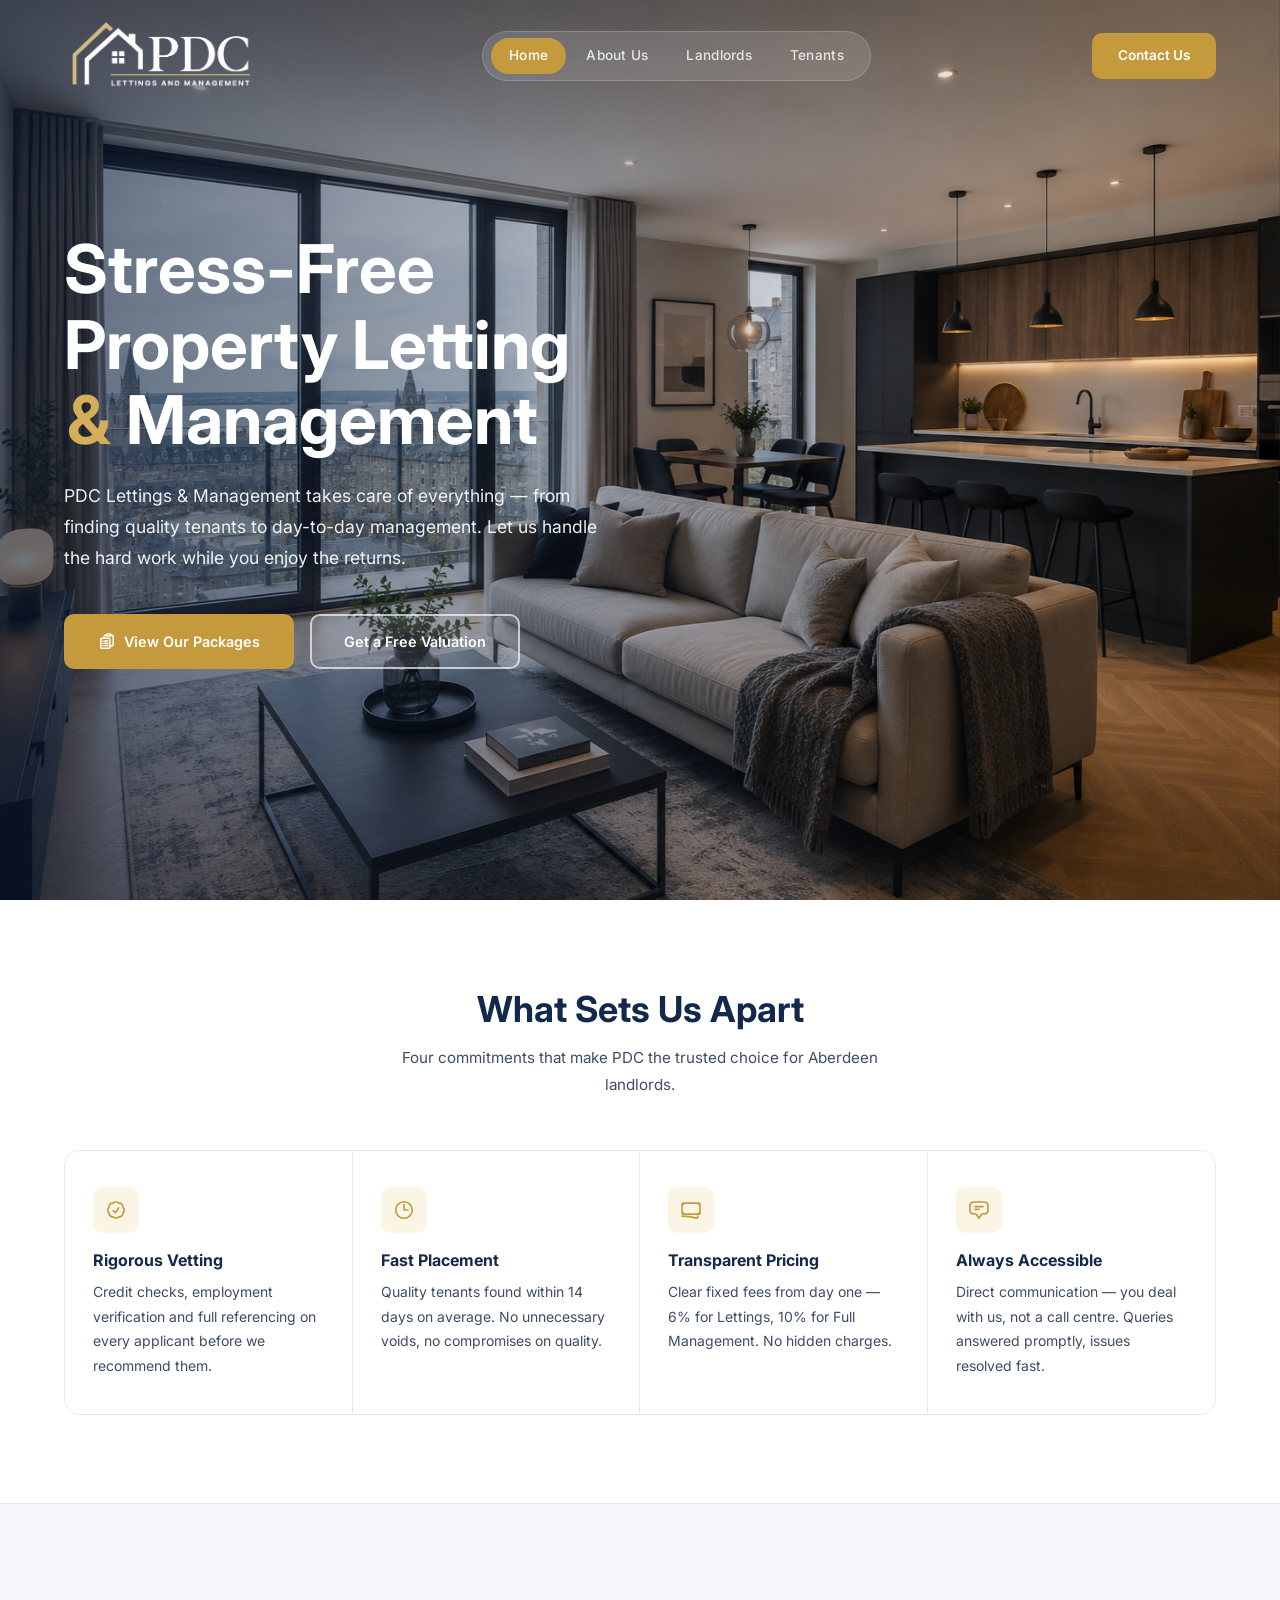
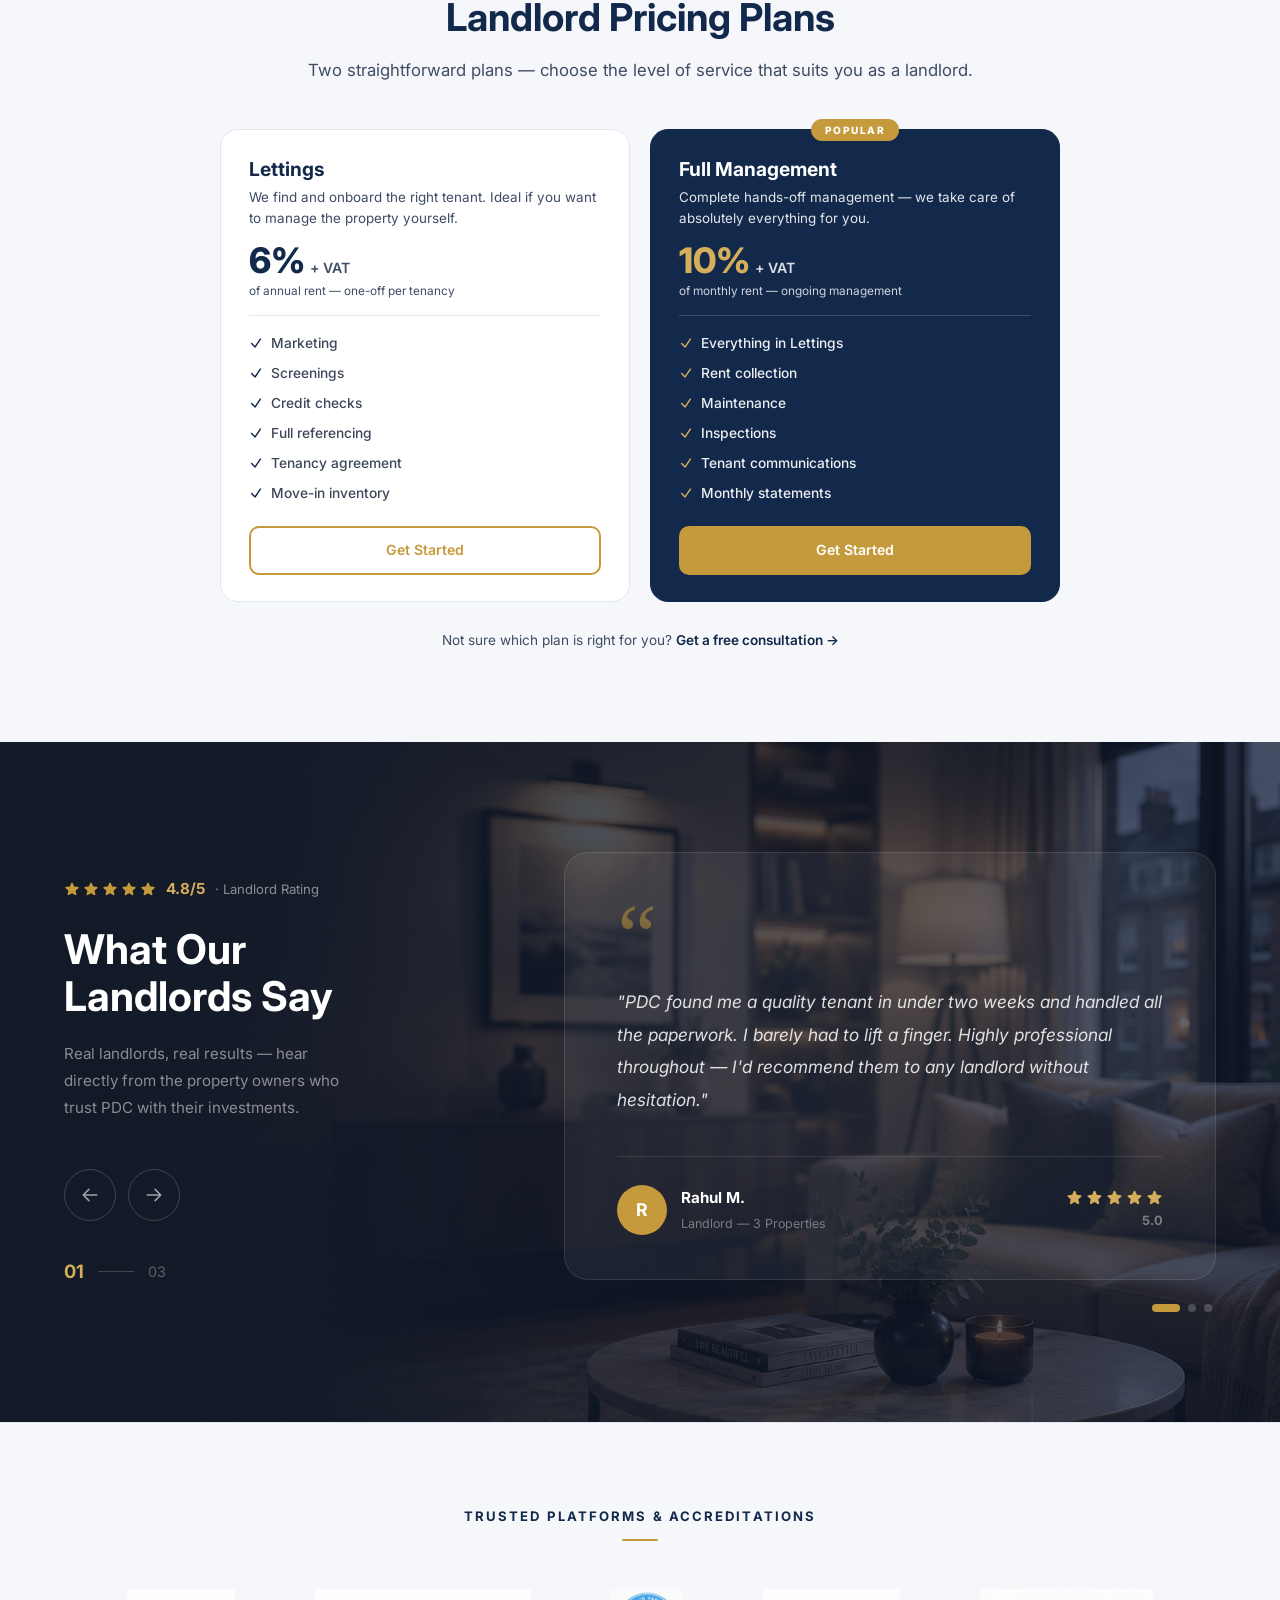
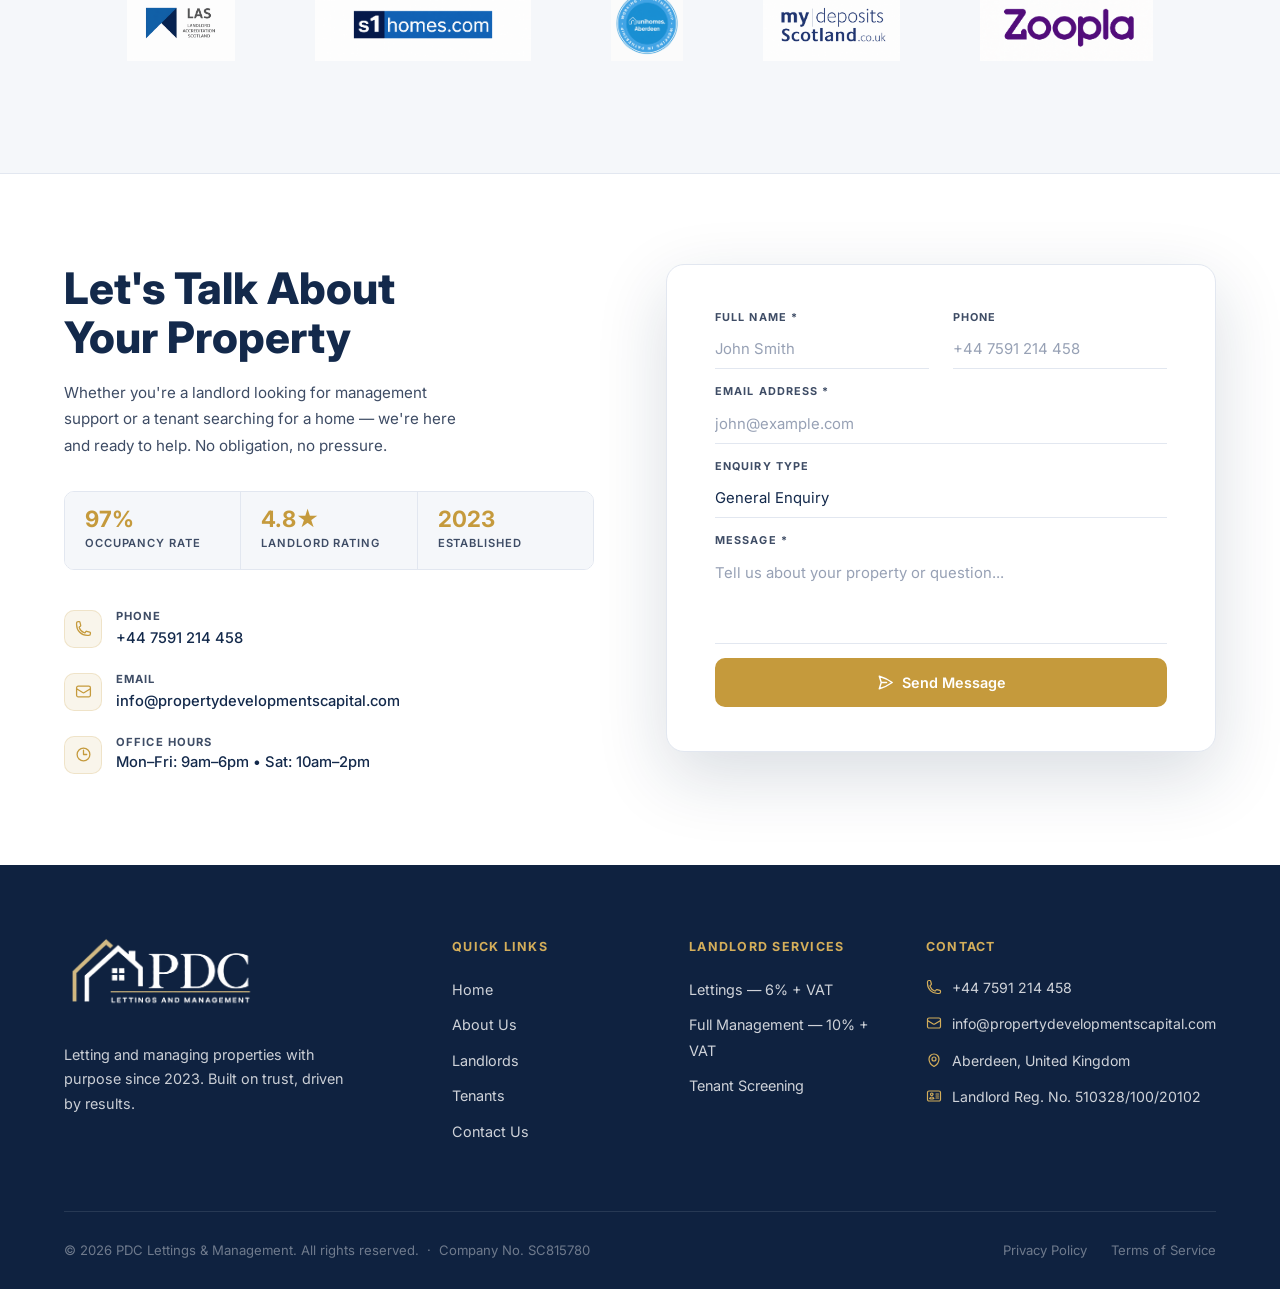
==== commit d107b55f: "Changes" ====
--- a/index.html
+++ b/index.html
@@ -423,6 +423,10 @@
           <svg xmlns="http://www.w3.org/2000/svg" fill="none" viewBox="0 0 24 24" stroke-width="1.8" stroke="currentColor"><path stroke-linecap="round" stroke-linejoin="round" d="M15 10.5a3 3 0 11-6 0 3 3 0 016 0z" /><path stroke-linecap="round" stroke-linejoin="round" d="M19.5 10.5c0 7.142-7.5 11.25-7.5 11.25S4.5 17.642 4.5 10.5a7.5 7.5 0 1115 0z" /></svg>
           <span>Aberdeen, United Kingdom</span>
         </div>
+        <div class="footer-contact-item">
+          <svg xmlns="http://www.w3.org/2000/svg" fill="none" viewBox="0 0 24 24" stroke-width="1.8" stroke="currentColor"><path stroke-linecap="round" stroke-linejoin="round" d="M15 9h3.75M15 12h3.75M15 15h3.75M4.5 19.5h15a2.25 2.25 0 002.25-2.25V6.75A2.25 2.25 0 0019.5 4.5h-15a2.25 2.25 0 00-2.25 2.25v10.5A2.25 2.25 0 004.5 19.5zm6-10.125a1.875 1.875 0 11-3.75 0 1.875 1.875 0 013.75 0zm1.294 6.336a6.721 6.721 0 01-3.17.789 6.721 6.721 0 01-3.168-.789 3.376 3.376 0 016.338 0z" /></svg>
+          <span>Landlord Reg. No. 510328/100/20102</span>
+        </div>
       </div>
     </div>
     <div class="footer-bottom">
